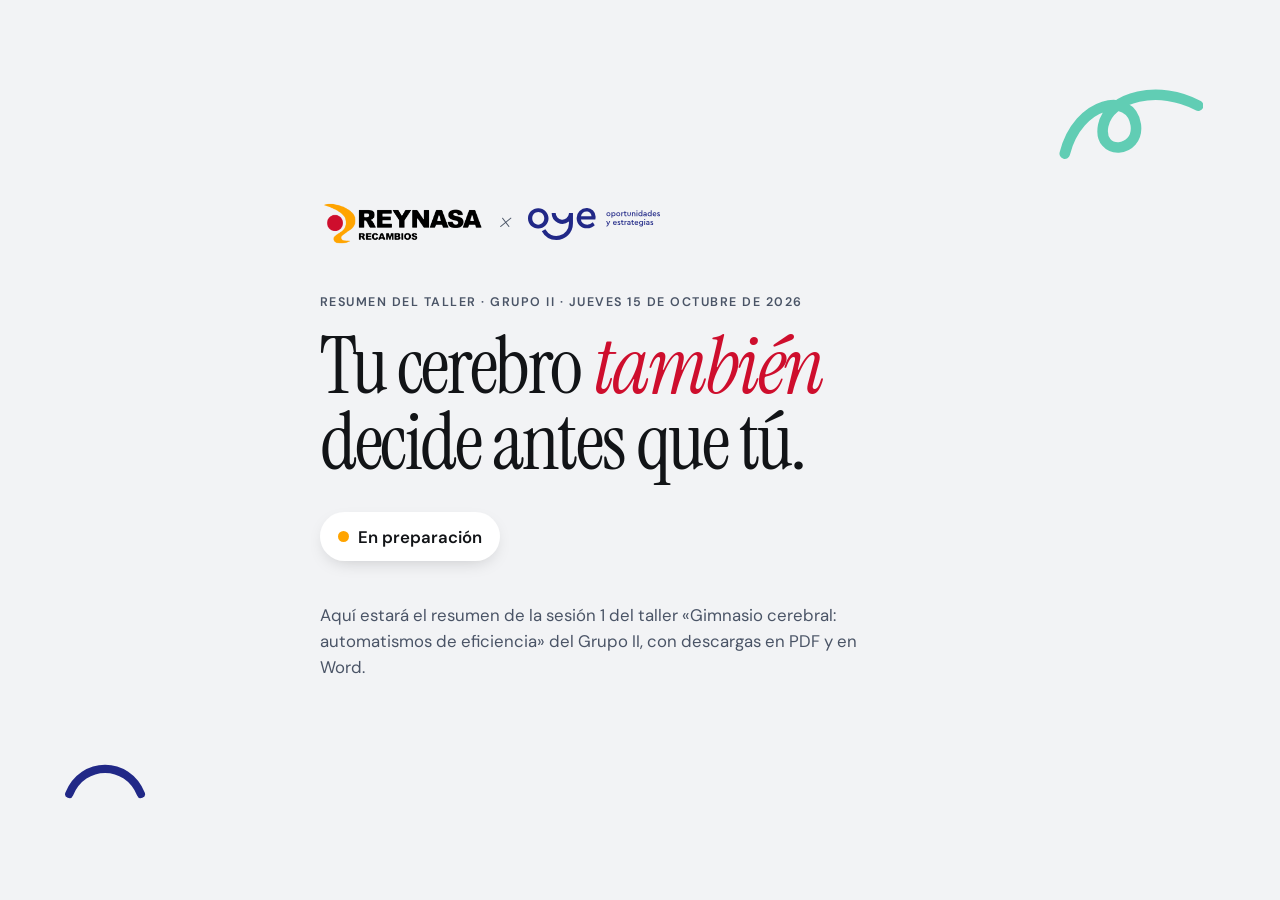
==== index.html @ 8aa65f1f "Página provisional del resumen del Grupo II Co-Authored-By: Claude Opus 5.5 <noreply@anthropic.com>" ====
<!doctype html>
<html lang="es">
<head>
<meta charset="utf-8">
<meta name="viewport" content="width=device-width, initial-scale=1, viewport-fit=cover">
<title>Resumen del taller · Grupo II · Reynasa × Oye</title>
<meta name="robots" content="noindex, nofollow">
<meta name="description" content="Resumen del taller de automatismos de eficiencia del Grupo II. En preparación.">
<link rel="preconnect" href="https://fonts.googleapis.com">
<link rel="preconnect" href="https://fonts.gstatic.com" crossorigin>
<link rel="stylesheet" href="https://fonts.googleapis.com/css2?family=DM+Sans:wght@400;600&family=Instrument+Serif:ital@0;1&display=swap">
<style>
  :root { --papel: #F2F3F5; --tinta: #121417; --suave: #4A5466; --rojo: #CE0E2D; --naranja: #FFA400; --marino: #212887; --menta: #61CDB4; }
  * { box-sizing: border-box; }
  body { margin: 0; min-height: 100svh; background: var(--papel); color: var(--tinta); font: 400 1.05rem/1.55 "DM Sans", system-ui, sans-serif; display: grid; place-items: center; padding: 2rem 1.25rem; }
  main { max-width: 40rem; width: 100%; }
  .marcas { display: flex; align-items: center; gap: 1rem; margin-bottom: 3rem; }
  .marcas img { height: 2.6rem; width: auto; }
  .marcas .oye { height: 2rem; }
  .marcas span { font: italic 400 1.6rem/1 "Instrument Serif", serif; color: var(--suave); }
  p.k { font-weight: 600; font-size: .78rem; letter-spacing: .12em; text-transform: uppercase; color: var(--suave); margin: 0 0 1rem; }
  h1 { font: 400 clamp(2.8rem, 9vw, 5rem)/.95 "Instrument Serif", serif; letter-spacing: -.03em; margin: 0; }
  h1 em { color: var(--rojo); }
  .estado { display: inline-flex; align-items: center; gap: .6rem; margin-top: 2rem; padding: .7rem 1.1rem; border-radius: 999px; background: #fff; box-shadow: 0 6px 18px -8px rgba(18,20,23,.25); font-weight: 600; }
  .estado i { width: .7rem; height: .7rem; border-radius: 50%; background: var(--naranja); animation: latido 1.6s ease-in-out infinite; }
  @keyframes latido { 50% { opacity: .35; } }
  @media (prefers-reduced-motion: reduce) { .estado i { animation: none; } }
  p.nota { color: var(--suave); margin-top: 1.5rem; max-width: 34rem; }
  svg { position: fixed; pointer-events: none; }
</style>
</head>
<body>
<svg style="right:6vw;top:8vh;width:min(22vw,9rem)" viewBox="0 0 300 200" aria-hidden="true"><path d="M12 170 C 40 60, 150 40, 160 110 C 168 170, 80 175, 92 112 C 104 50, 210 26, 290 70" fill="none" stroke="#61CDB4" stroke-width="22" stroke-linecap="round"/></svg>
<svg style="left:5vw;bottom:8vh;width:min(18vw,7rem)" viewBox="0 0 300 200" aria-hidden="true"><path d="M14 110 C 50 20, 170 20, 206 110" fill="none" stroke="#212887" stroke-width="22" stroke-linecap="round"/></svg>
<main>
  <div class="marcas"><img src="assets/logo-reynasa-color.png" alt="Reynasa Recambios"><span aria-hidden="true">×</span><img class="oye" src="assets/logo-oye.svg" alt="Oye, oportunidades y estrategias"></div>
  <p class="k">Resumen del taller · Grupo II · Jueves 15 de octubre de 2026</p>
  <h1>Tu cerebro <em>también</em> decide antes que tú.</h1>
  <p class="estado"><i aria-hidden="true"></i>En preparación</p>
  <p class="nota">Aquí estará el resumen de la sesión 1 del taller «Gimnasio cerebral: automatismos de eficiencia» del Grupo II, con descargas en PDF y en Word.</p>
</main>
</body>
</html>
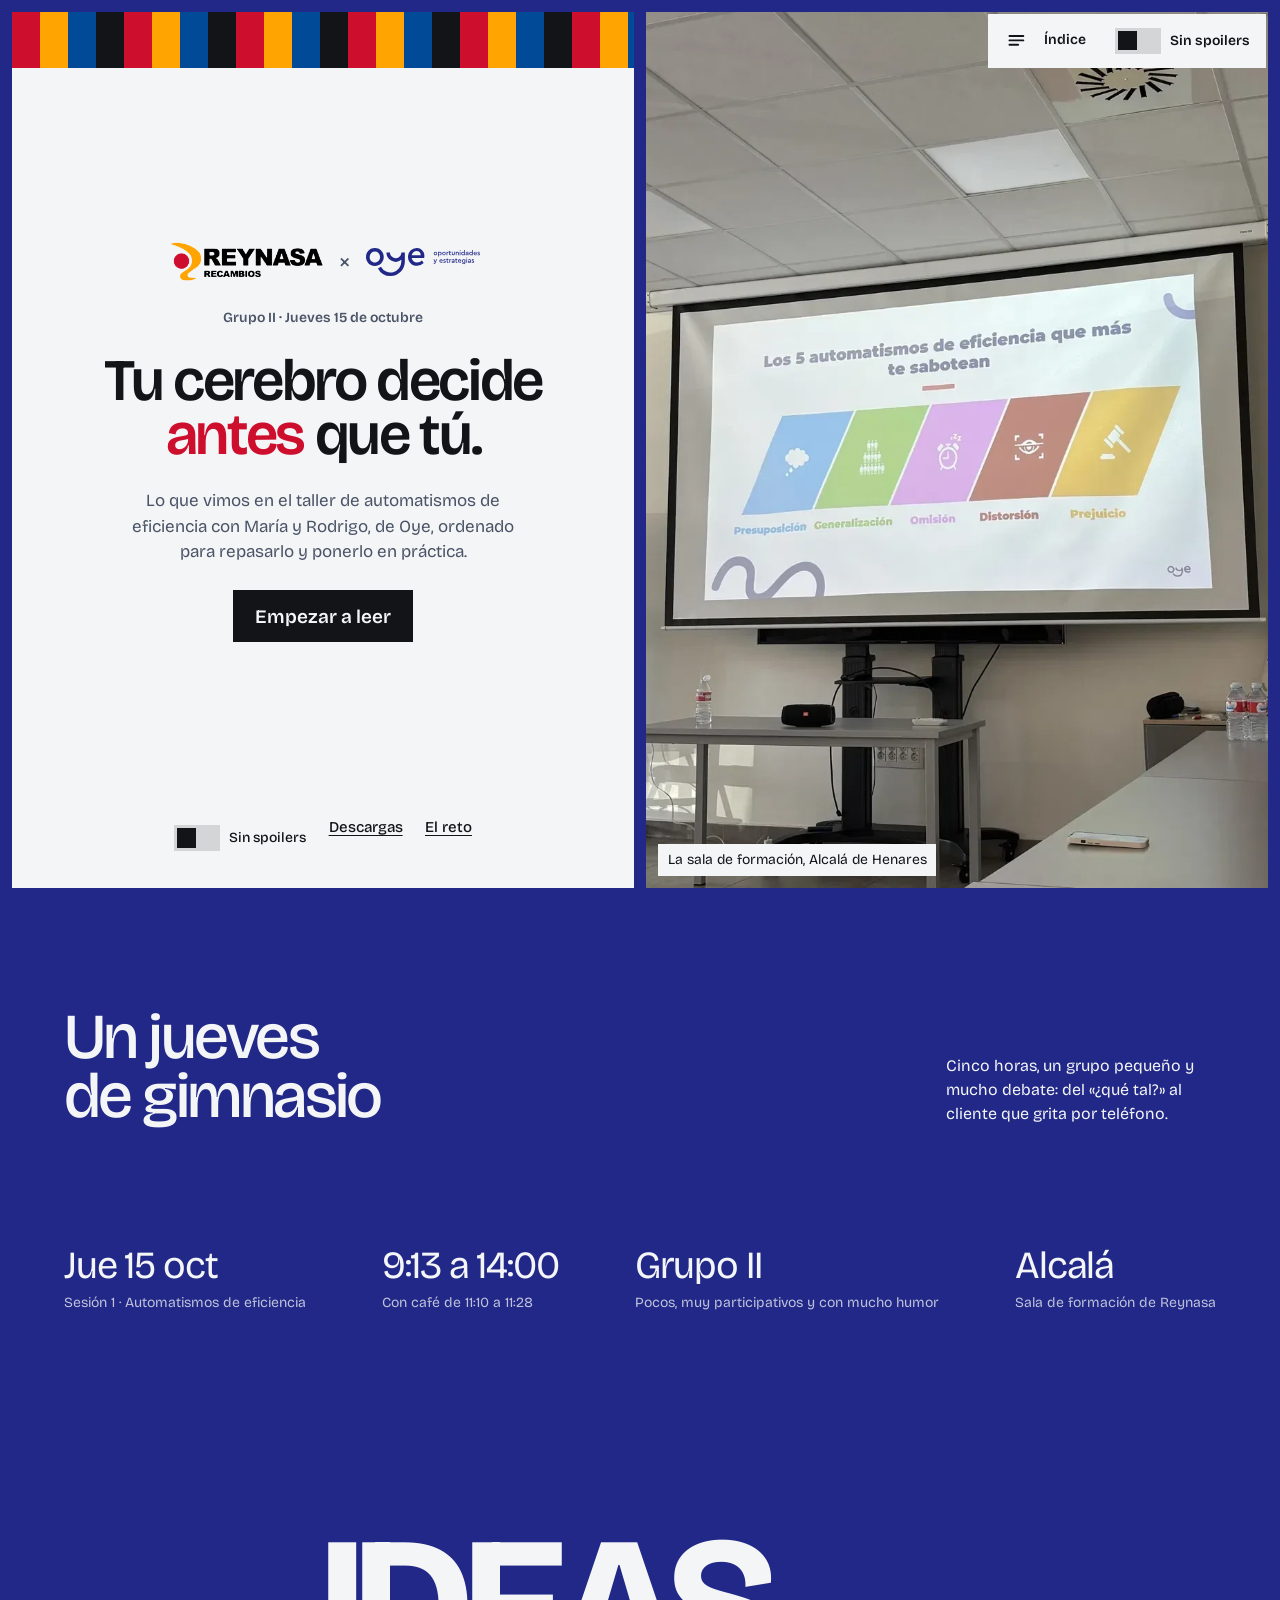
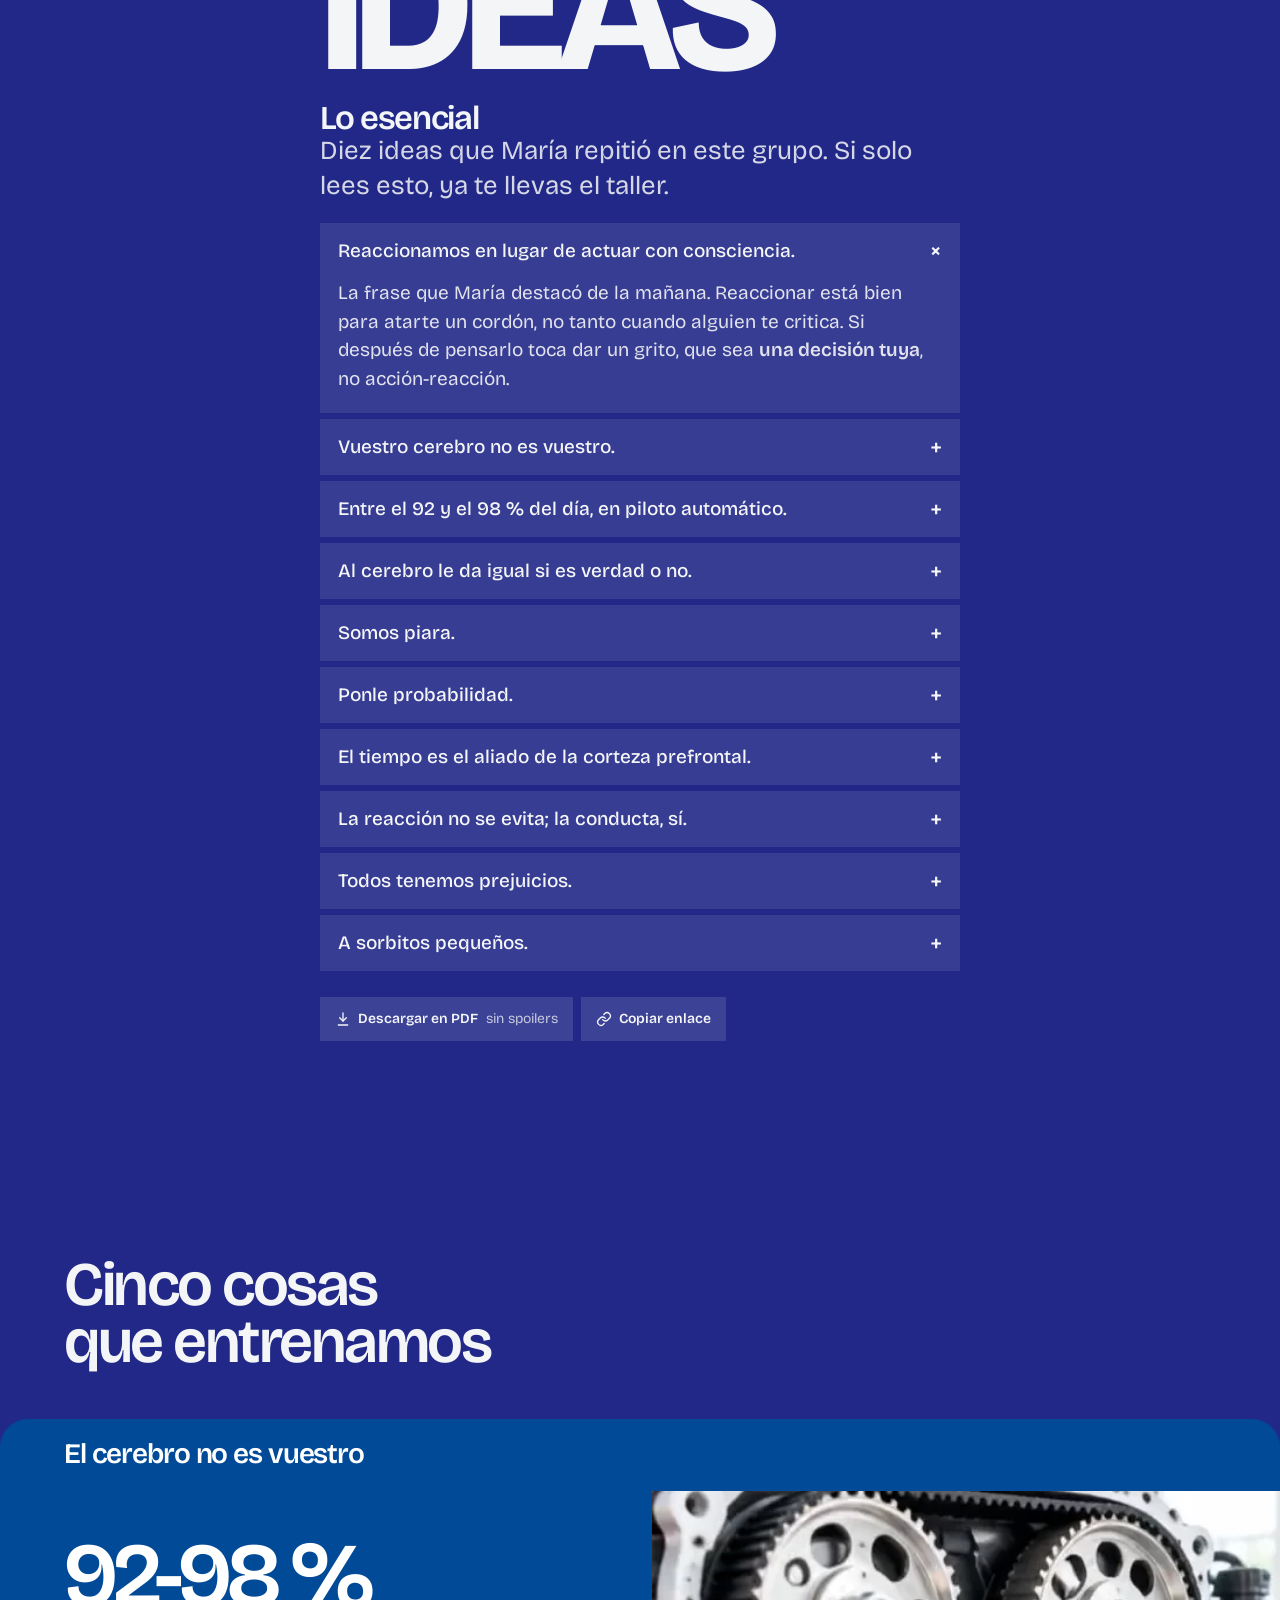
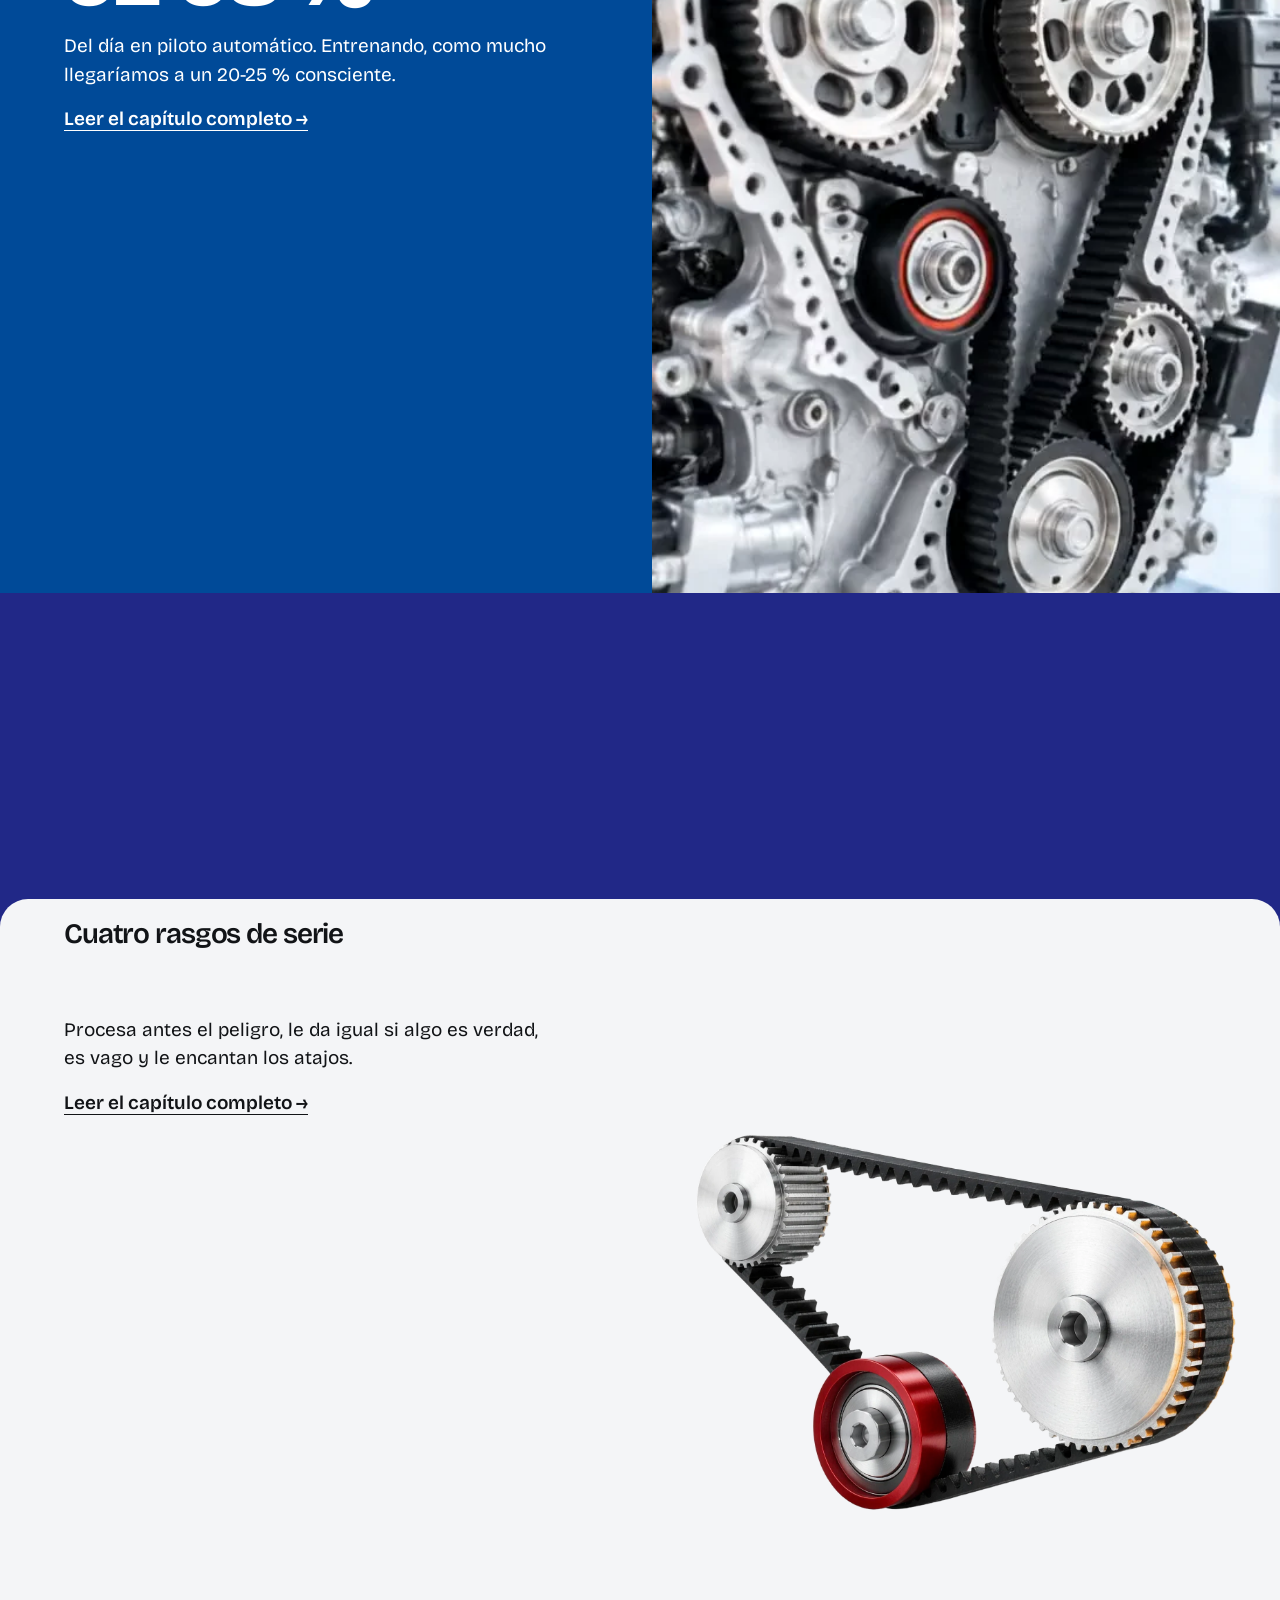
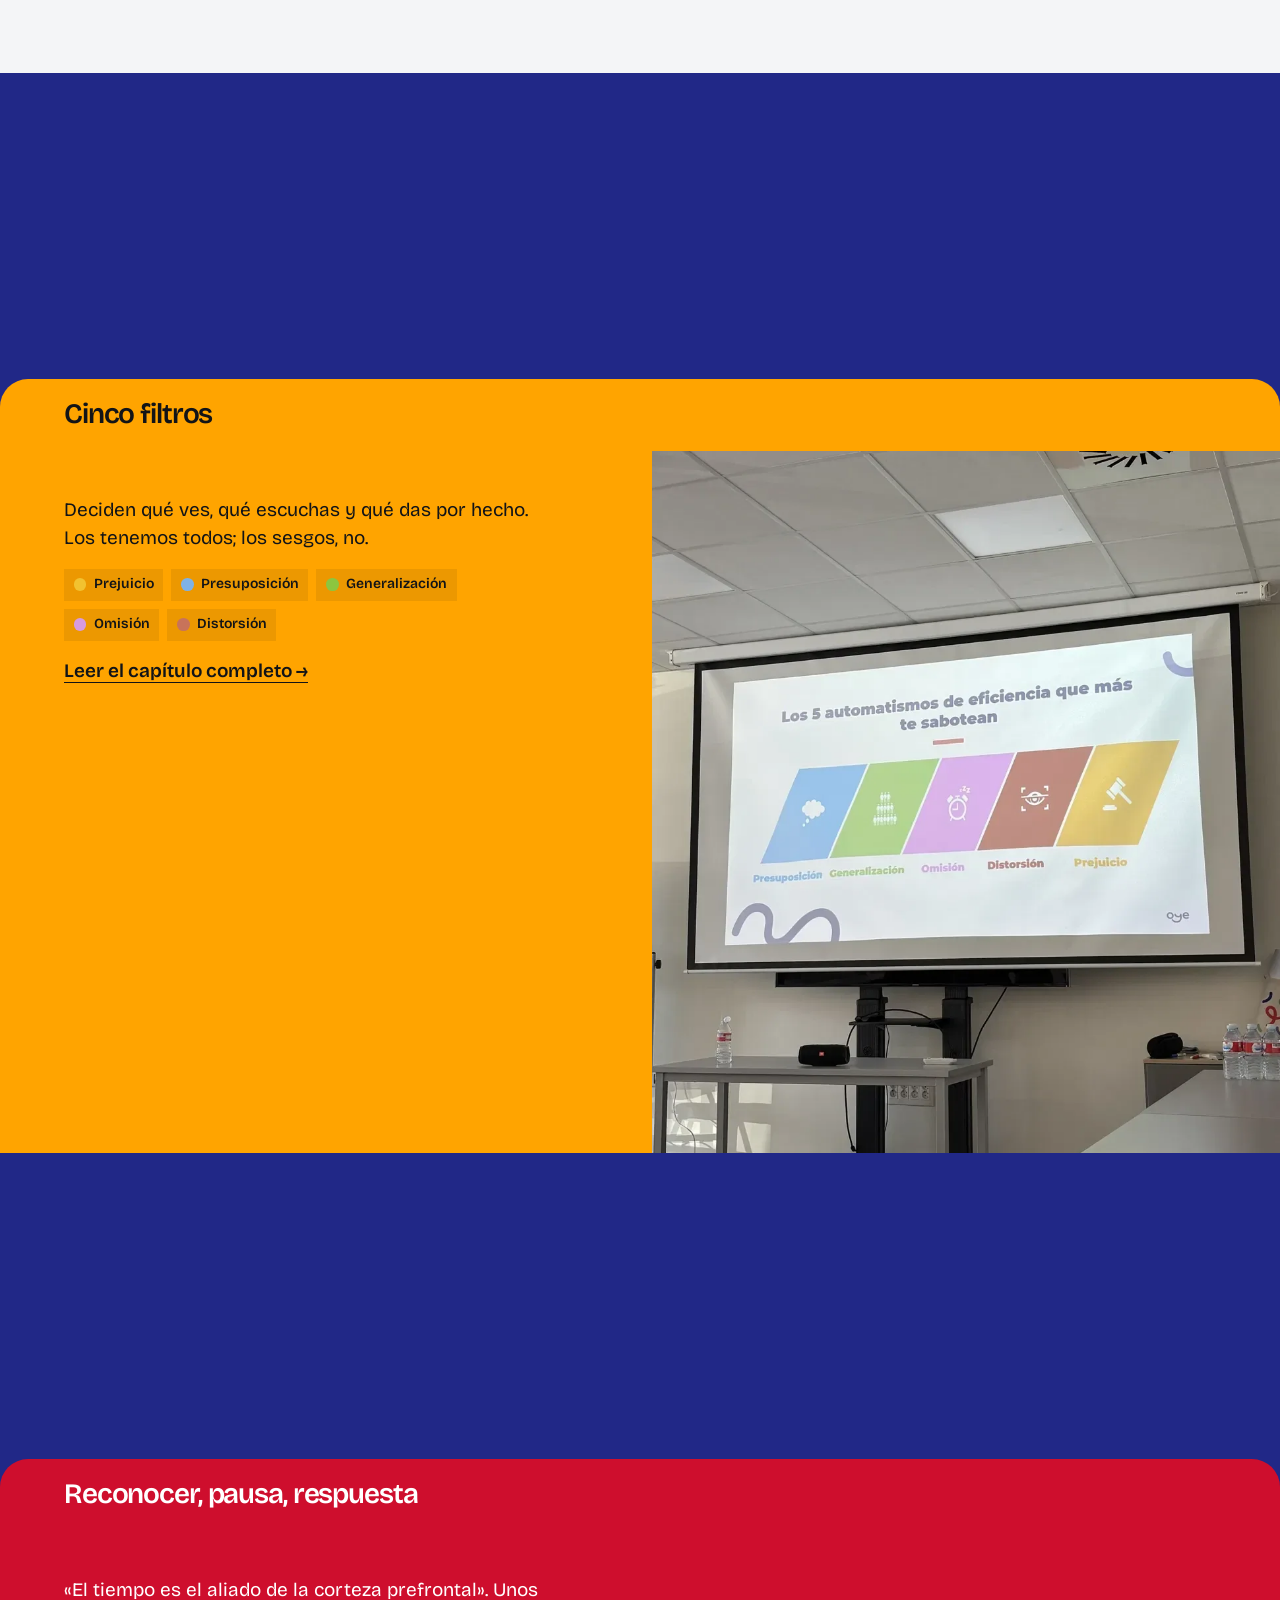
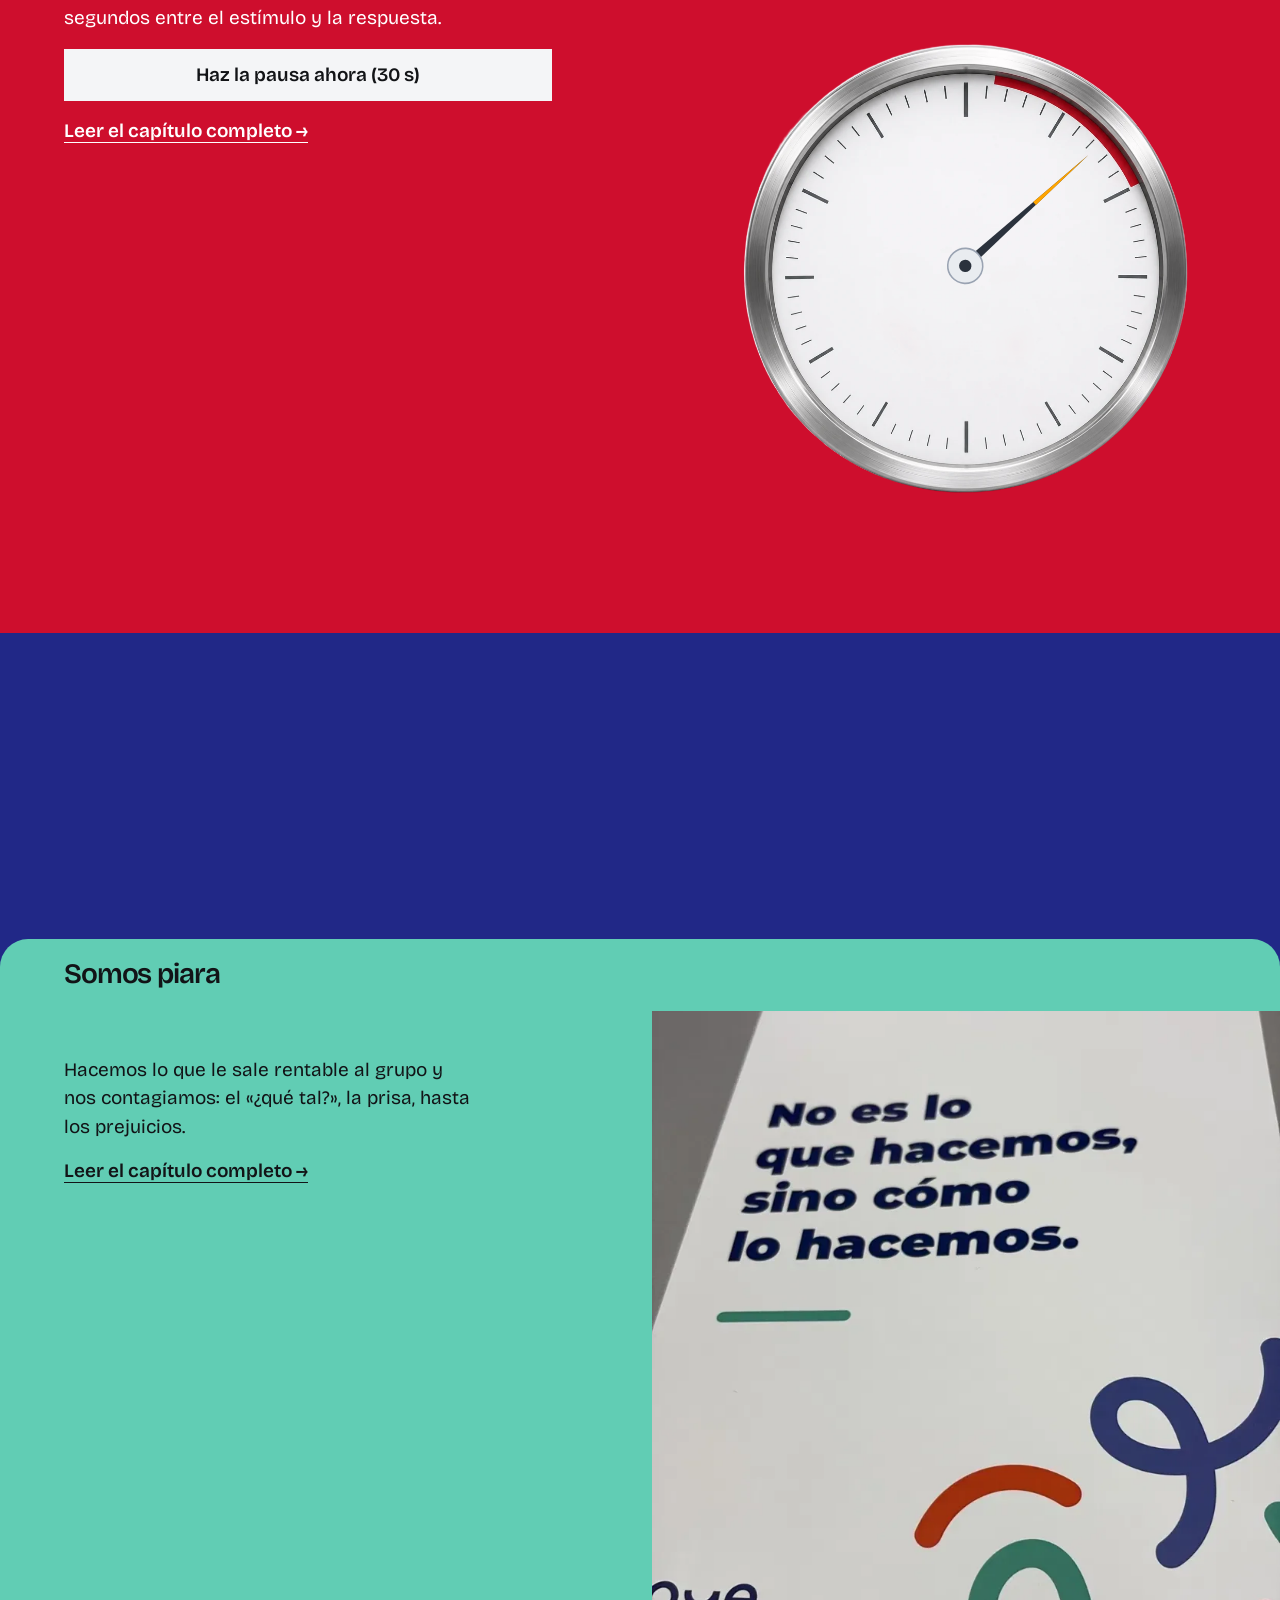
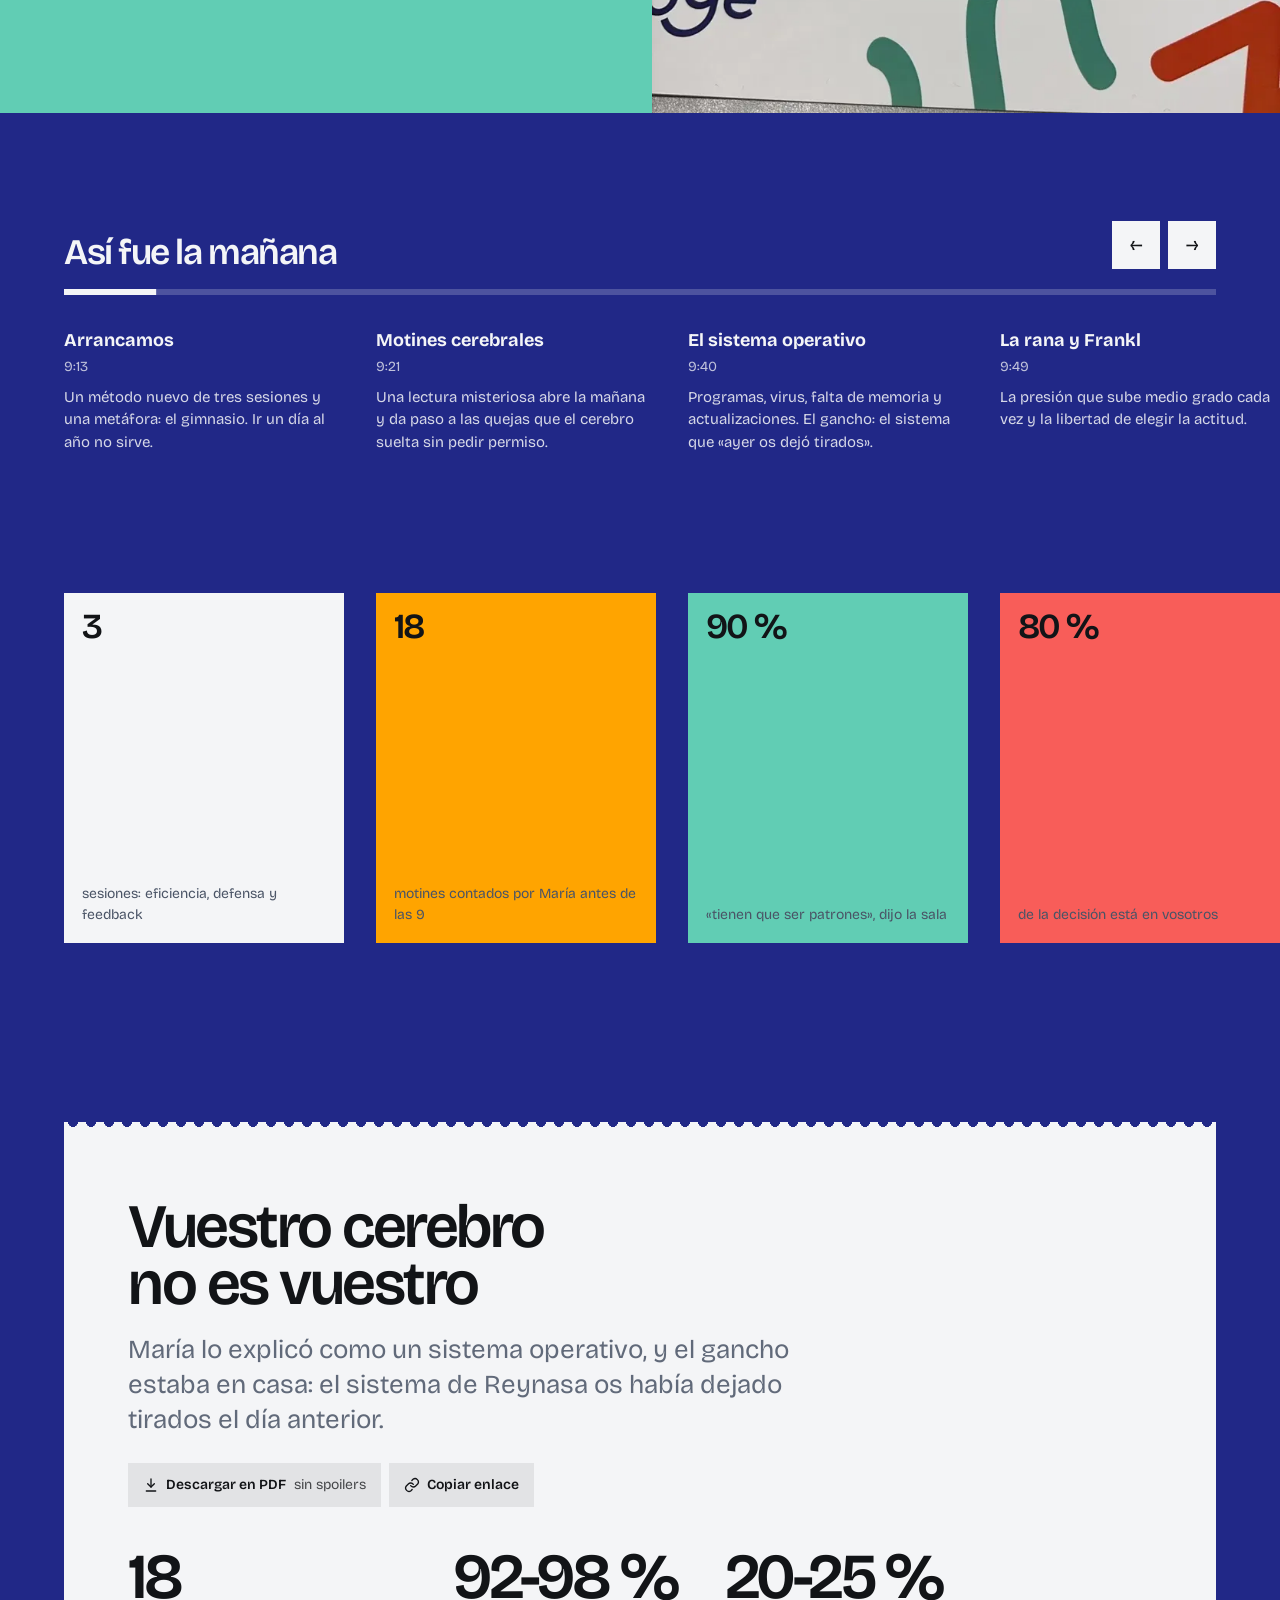
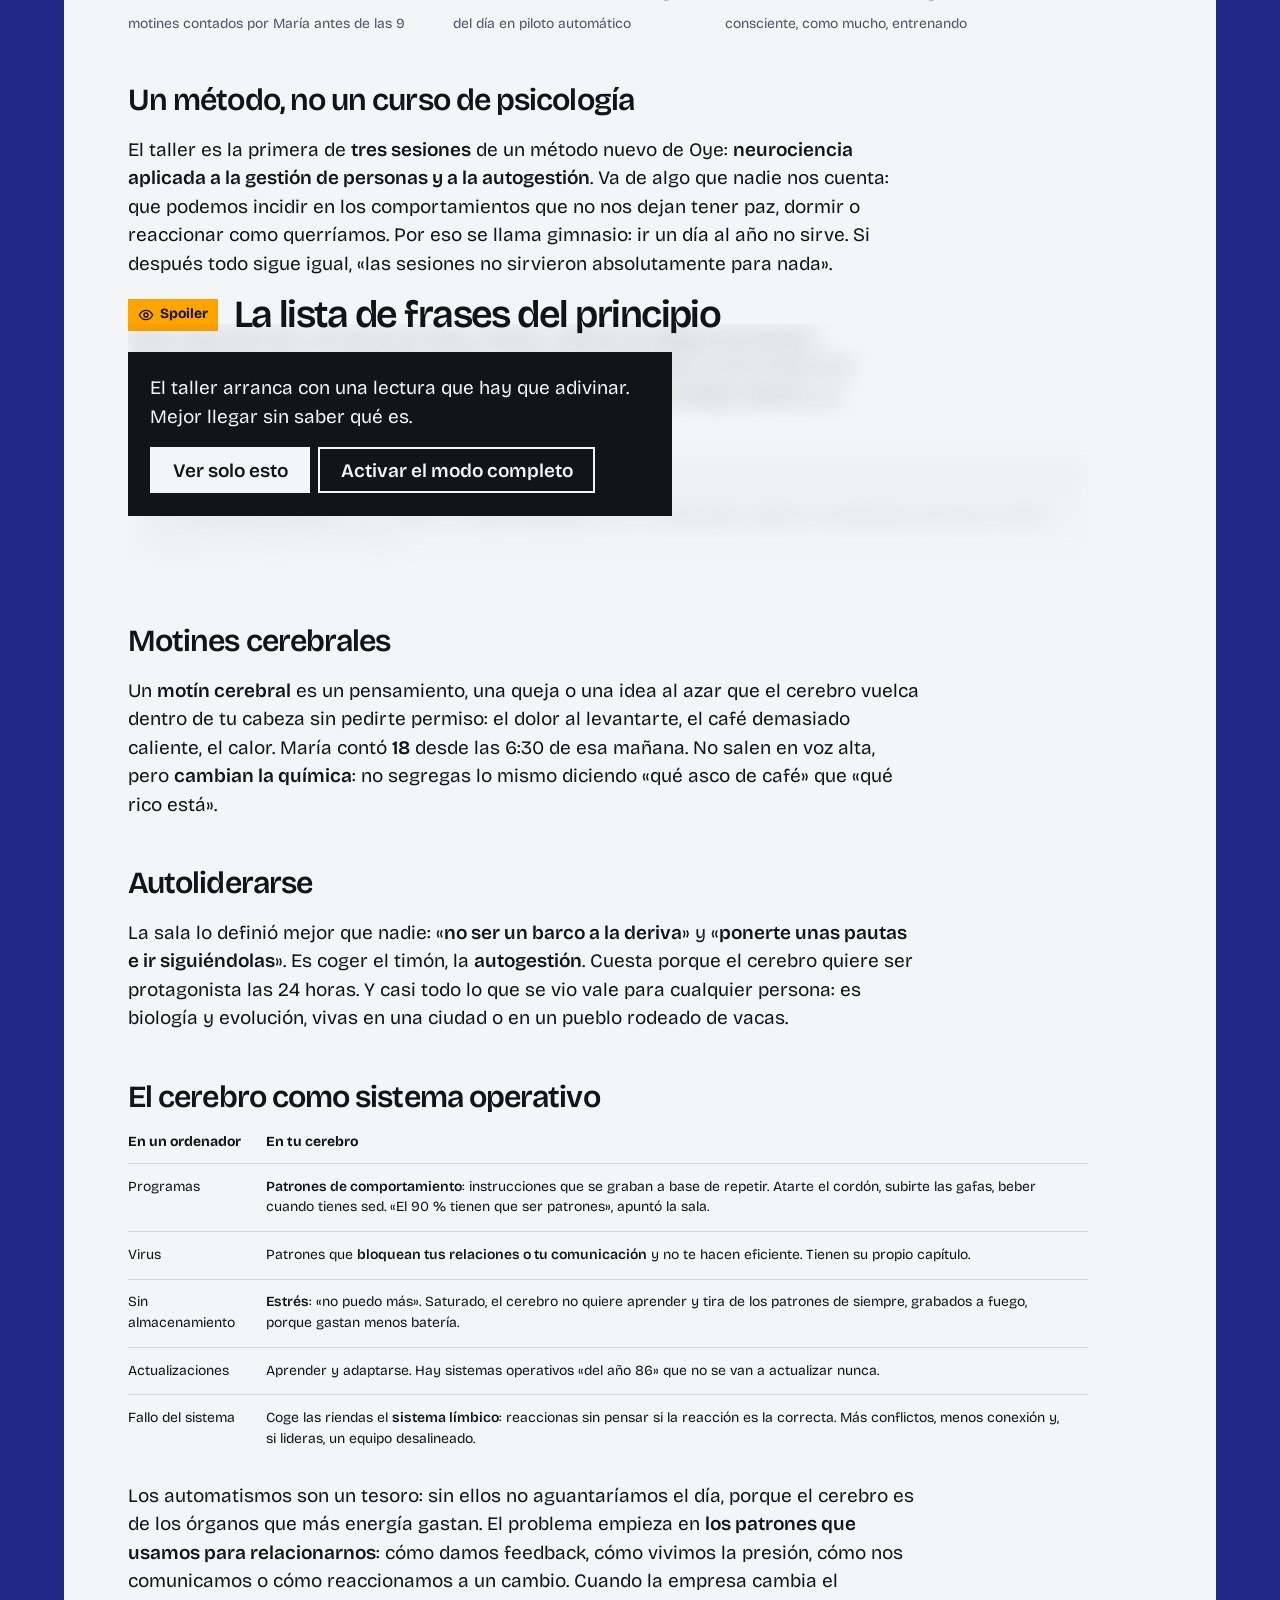
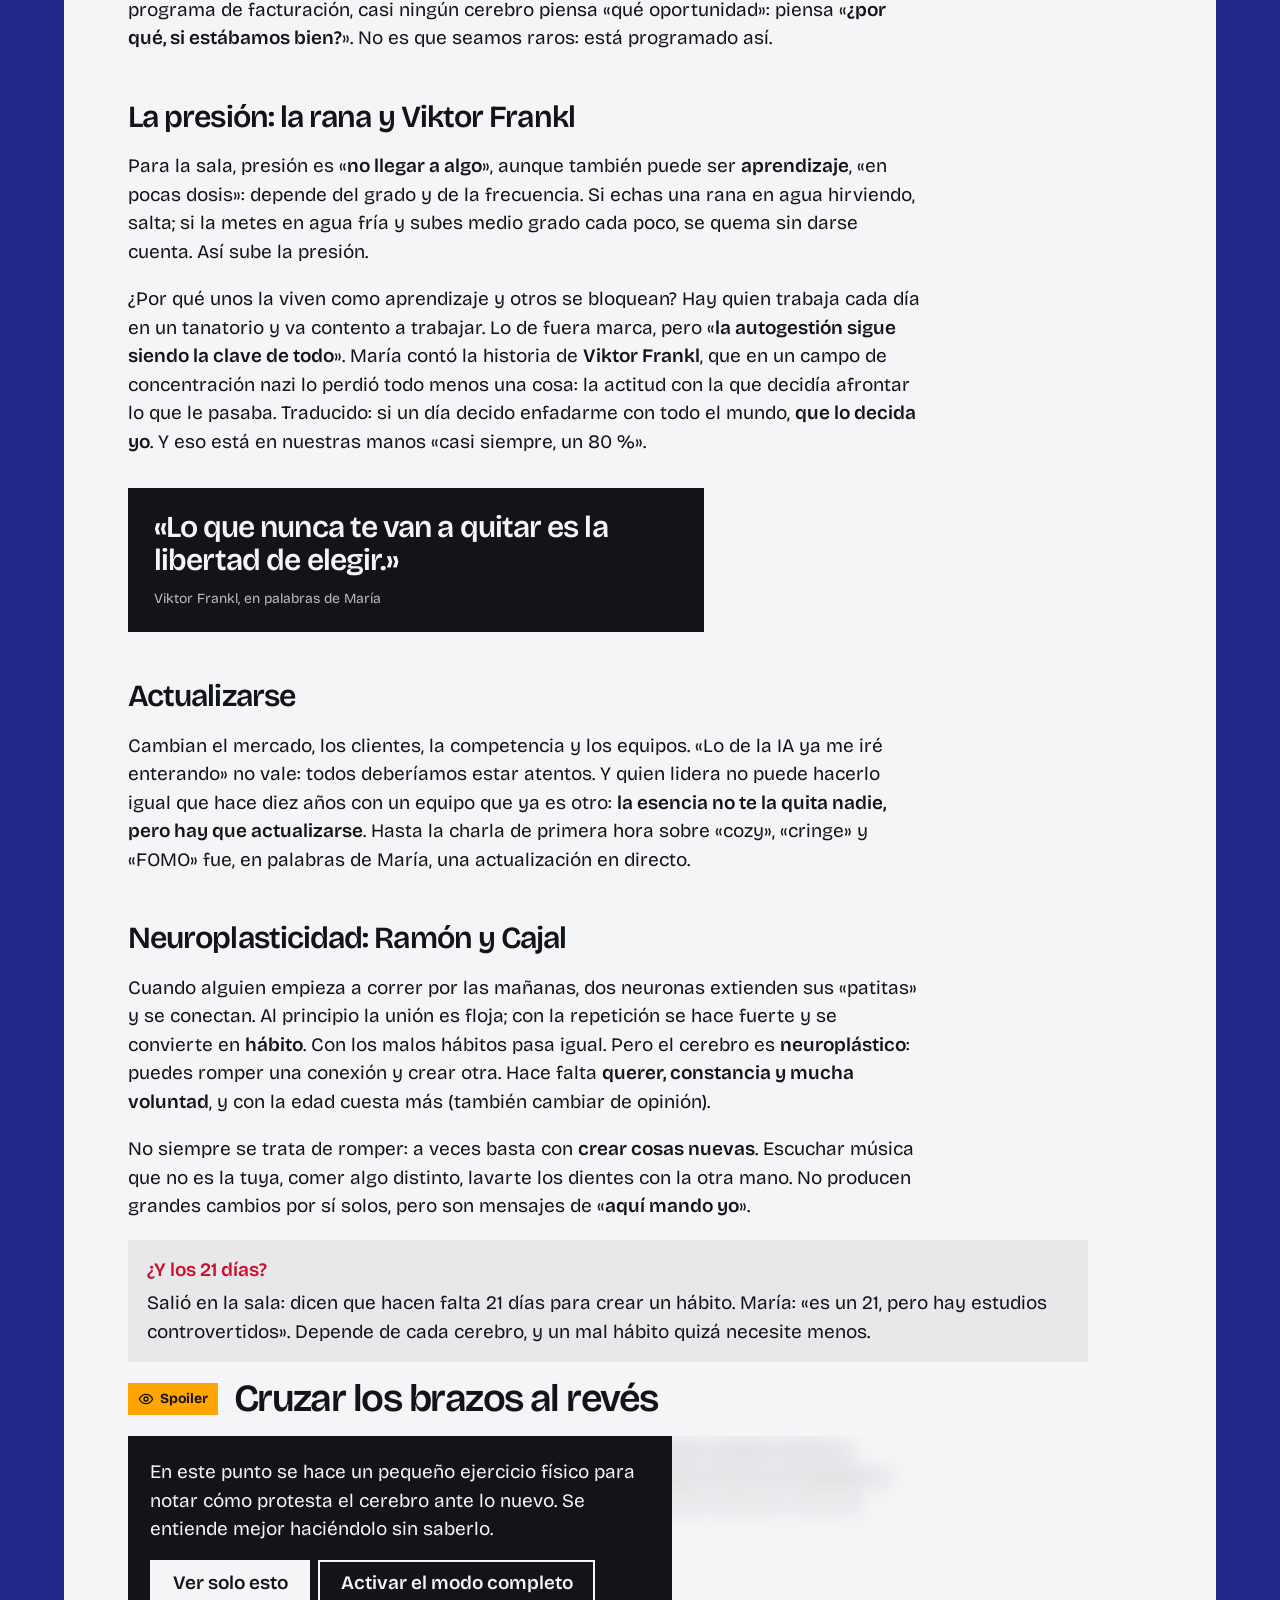
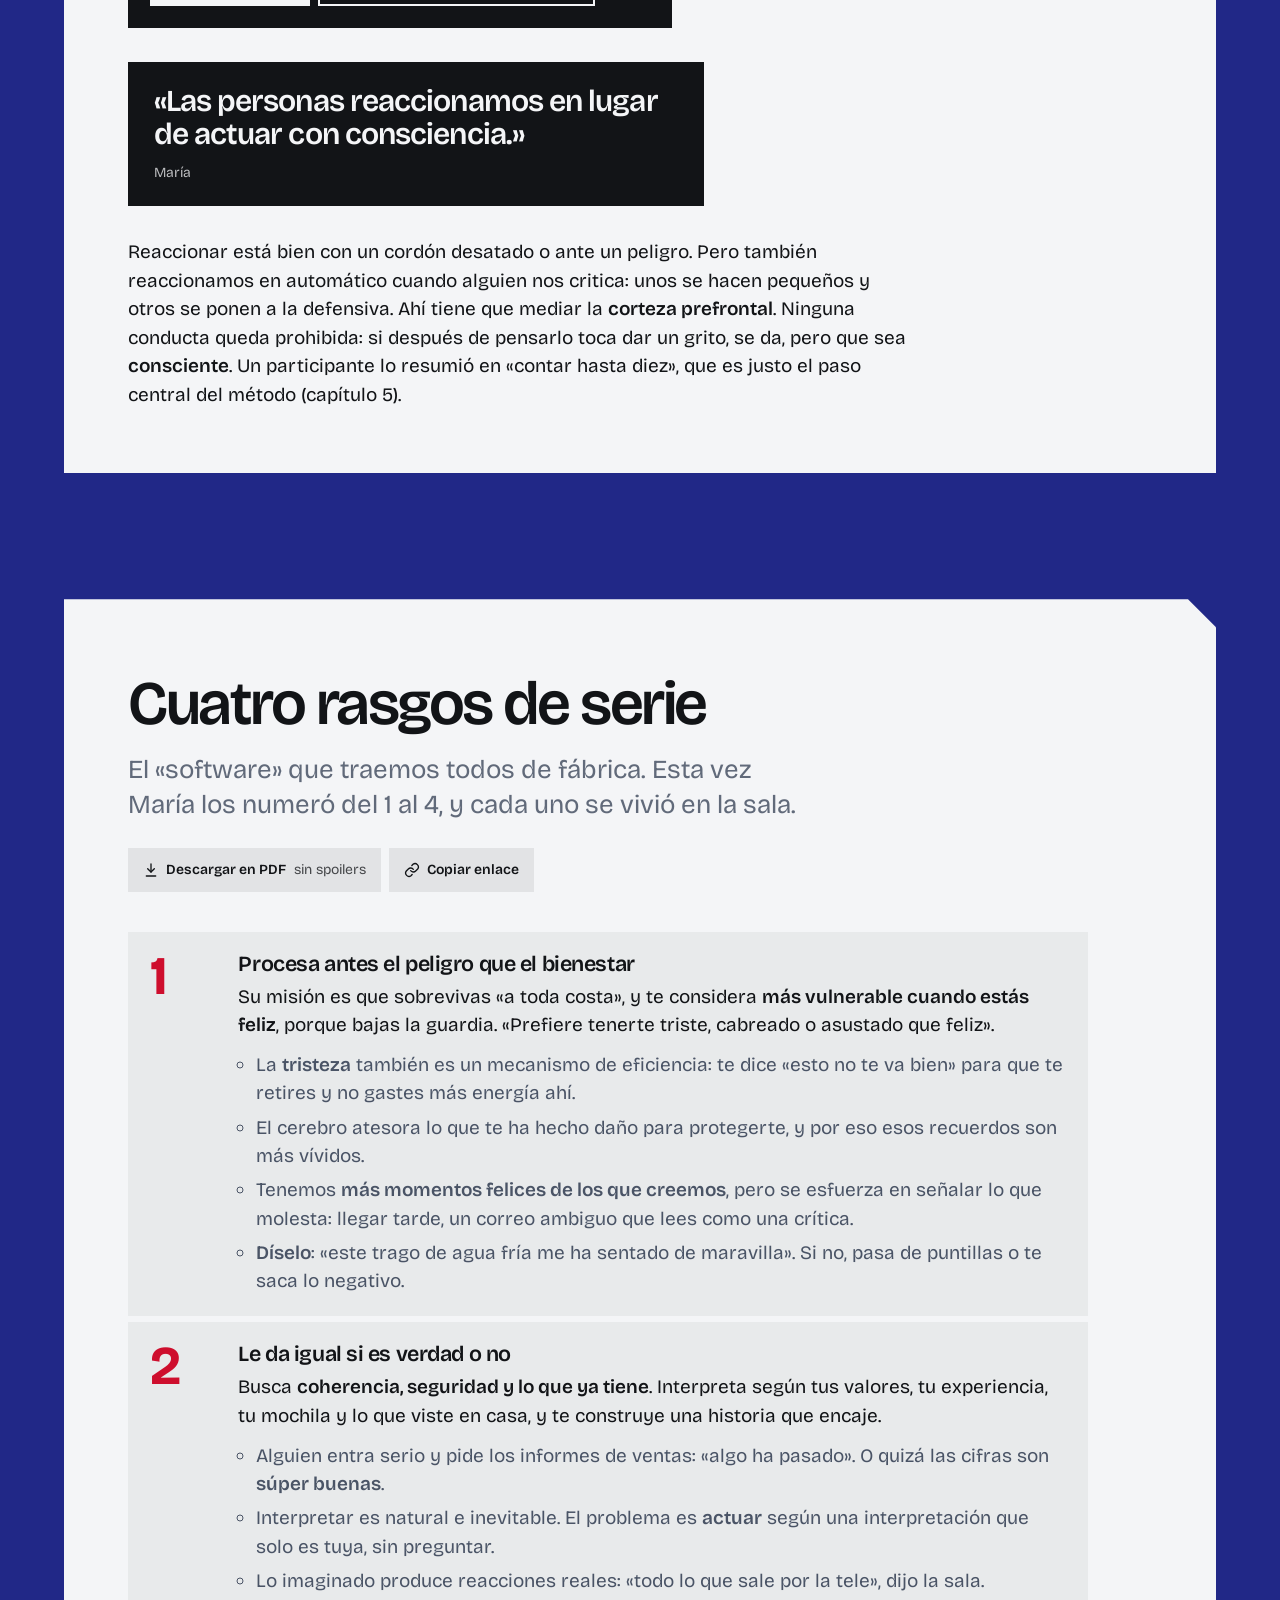
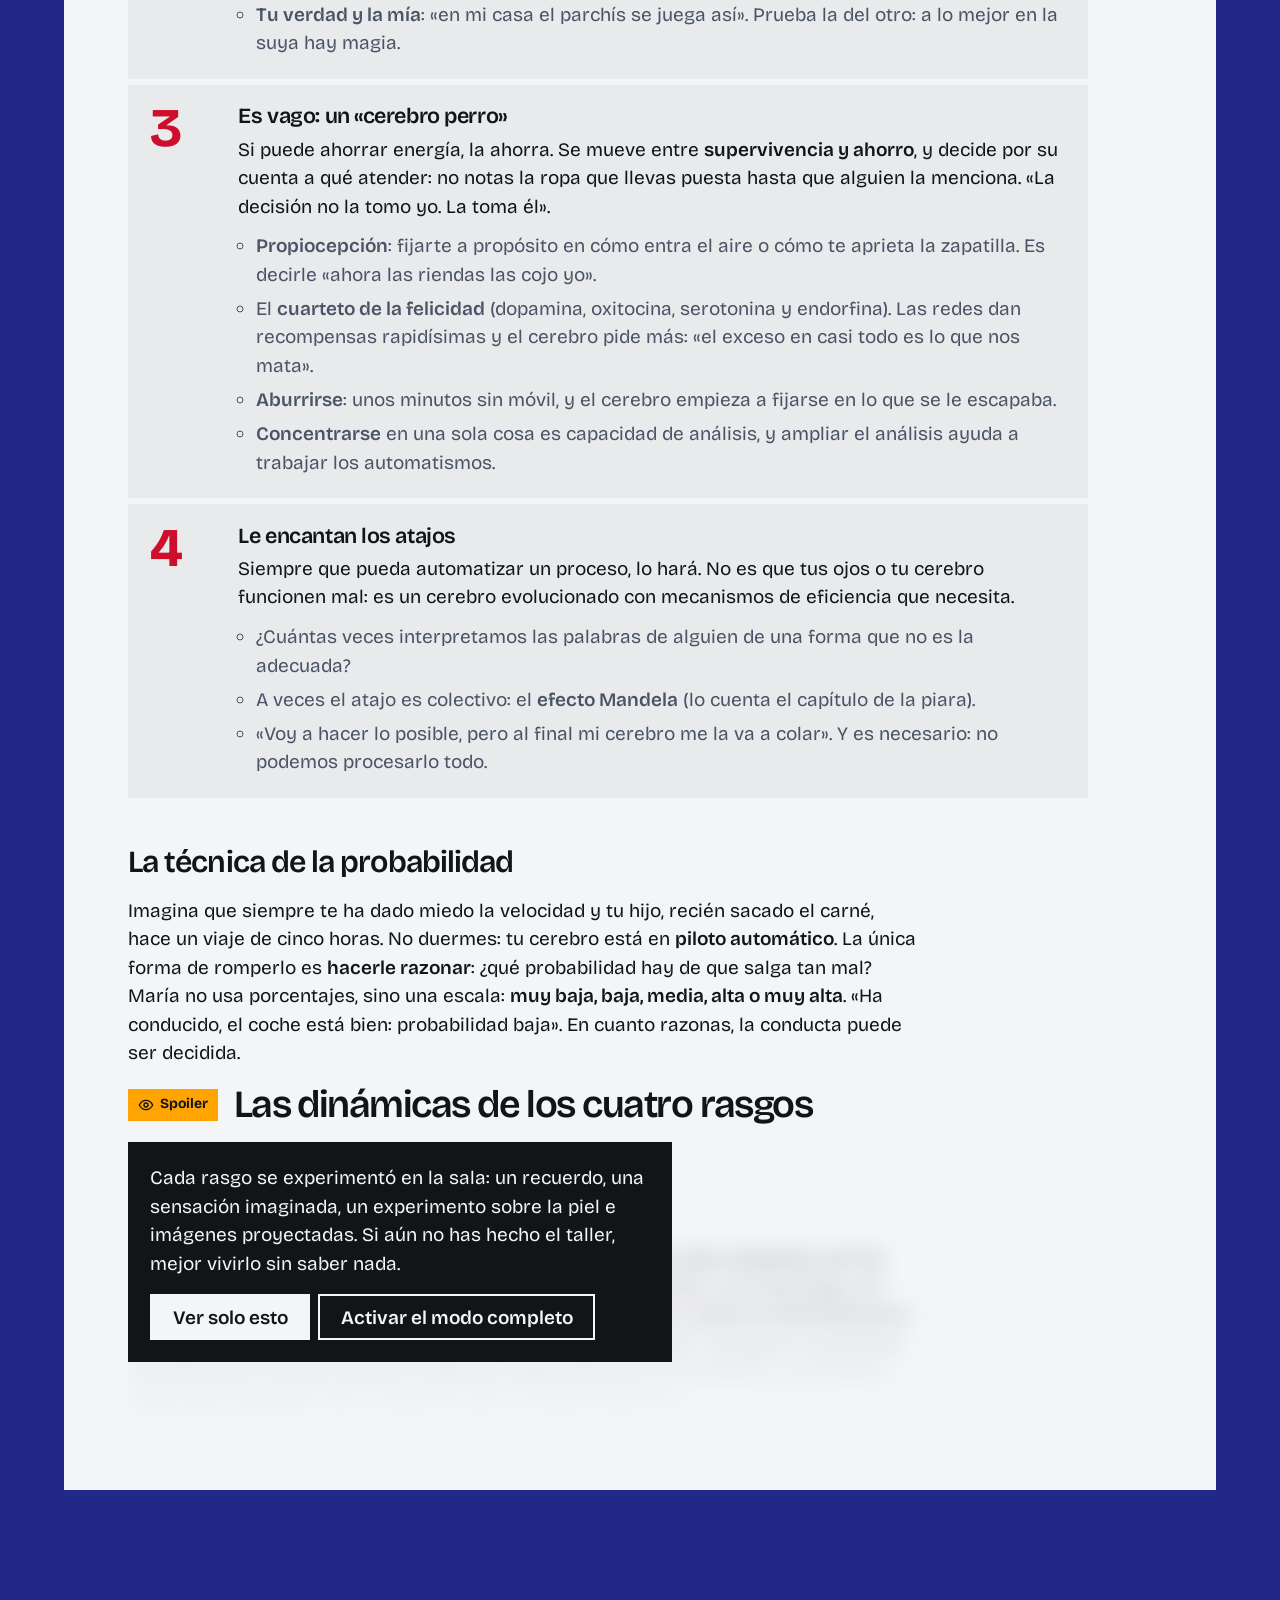
==== commit 09e93f1f: "Resumen del taller de automatismos · Grupo II (15/10/2026) Contenido real de la sesión del Grupo II " ====
--- a/index.html
+++ b/index.html
@@ -1,43 +1,327 @@
 <!doctype html>
-<html lang="es">
+<html lang="es" data-modo="seguro" data-base="https://rubeniarey.github.io/reynasa-taller-grupo-2/">
 <head>
 <meta charset="utf-8">
 <meta name="viewport" content="width=device-width, initial-scale=1, viewport-fit=cover">
-<title>Resumen del taller · Grupo II · Reynasa × Oye</title>
+<title>Tu cerebro decide antes que tú · Taller Reynasa × Oye · Grupo II</title>
+<meta name="description" content="Resumen del taller de automatismos de eficiencia de Oye en Reynasa · Grupo II, 15 de octubre de 2026.">
 <meta name="robots" content="noindex, nofollow">
-<meta name="description" content="Resumen del taller de automatismos de eficiencia del Grupo II. En preparación.">
+<meta name="theme-color" content="#212887">
+<meta property="og:title" content="Tu cerebro decide antes que tú · Grupo II">
+<meta property="og:description" content="Resumen del taller de automatismos de eficiencia. Reynasa × Oye · Grupo II, 15 de octubre de 2026.">
+<meta property="og:image" content="https://rubeniarey.github.io/reynasa-taller-grupo-2/assets/og.jpg">
+<meta name="twitter:card" content="summary_large_image">
+<link rel="icon" href="data:image/svg+xml,%3Csvg xmlns='http://www.w3.org/2000/svg' viewBox='0 0 32 32'%3E%3Crect width='32' height='32' fill='%23212887'/%3E%3Crect x='4' y='4' width='6' height='24' fill='%23CE0E2D'/%3E%3Crect x='13' y='4' width='6' height='24' fill='%23FFA400'/%3E%3Crect x='22' y='4' width='6' height='24' fill='%23F4F5F7'/%3E%3C/svg%3E">
 <link rel="preconnect" href="https://fonts.googleapis.com">
 <link rel="preconnect" href="https://fonts.gstatic.com" crossorigin>
-<link rel="stylesheet" href="https://fonts.googleapis.com/css2?family=DM+Sans:wght@400;600&family=Instrument+Serif:ital@0;1&display=swap">
-<style>
-  :root { --papel: #F2F3F5; --tinta: #121417; --suave: #4A5466; --rojo: #CE0E2D; --naranja: #FFA400; --marino: #212887; --menta: #61CDB4; }
-  * { box-sizing: border-box; }
-  body { margin: 0; min-height: 100svh; background: var(--papel); color: var(--tinta); font: 400 1.05rem/1.55 "DM Sans", system-ui, sans-serif; display: grid; place-items: center; padding: 2rem 1.25rem; }
-  main { max-width: 40rem; width: 100%; }
-  .marcas { display: flex; align-items: center; gap: 1rem; margin-bottom: 3rem; }
-  .marcas img { height: 2.6rem; width: auto; }
-  .marcas .oye { height: 2rem; }
-  .marcas span { font: italic 400 1.6rem/1 "Instrument Serif", serif; color: var(--suave); }
-  p.k { font-weight: 600; font-size: .78rem; letter-spacing: .12em; text-transform: uppercase; color: var(--suave); margin: 0 0 1rem; }
-  h1 { font: 400 clamp(2.8rem, 9vw, 5rem)/.95 "Instrument Serif", serif; letter-spacing: -.03em; margin: 0; }
-  h1 em { color: var(--rojo); }
-  .estado { display: inline-flex; align-items: center; gap: .6rem; margin-top: 2rem; padding: .7rem 1.1rem; border-radius: 999px; background: #fff; box-shadow: 0 6px 18px -8px rgba(18,20,23,.25); font-weight: 600; }
-  .estado i { width: .7rem; height: .7rem; border-radius: 50%; background: var(--naranja); animation: latido 1.6s ease-in-out infinite; }
-  @keyframes latido { 50% { opacity: .35; } }
-  @media (prefers-reduced-motion: reduce) { .estado i { animation: none; } }
-  p.nota { color: var(--suave); margin-top: 1.5rem; max-width: 34rem; }
-  svg { position: fixed; pointer-events: none; }
-</style>
+<link rel="stylesheet" href="https://fonts.googleapis.com/css2?family=Bricolage+Grotesque:opsz,wght@12..96,400..700&display=swap">
+<link rel="stylesheet" href="estilos.css">
 </head>
 <body>
-<svg style="right:6vw;top:8vh;width:min(22vw,9rem)" viewBox="0 0 300 200" aria-hidden="true"><path d="M12 170 C 40 60, 150 40, 160 110 C 168 170, 80 175, 92 112 C 104 50, 210 26, 290 70" fill="none" stroke="#61CDB4" stroke-width="22" stroke-linecap="round"/></svg>
-<svg style="left:5vw;bottom:8vh;width:min(18vw,7rem)" viewBox="0 0 300 200" aria-hidden="true"><path d="M14 110 C 50 20, 170 20, 206 110" fill="none" stroke="#212887" stroke-width="22" stroke-linecap="round"/></svg>
+<a class="saltar" href="#dia">Saltar al contenido</a>
+<div class="enfoque" aria-hidden="true"></div>
+<nav class="folio" aria-label="Navegación del resumen">
+  <button type="button" class="folio__indice" data-abre-indice aria-label="Abrir el índice"><svg class="folio__menu" viewBox="0 0 24 24" aria-hidden="true"><path d="M4 7h16M4 12h16M4 17h10" stroke="currentColor" stroke-width="2.2" stroke-linecap="round" fill="none"/></svg><span class="folio__num"></span><span class="folio__tit">Índice</span></button>
+  <span class="folio__barra" aria-hidden="true"><i></i></span>
+  <button type="button" class="modo" role="switch" aria-checked="false" data-off="Sin spoilers" data-on="Completo"><span class="modo__pista"><span class="modo__bola"></span></span><span class="modo__txt">Sin spoilers</span></button>
+</nav>
+<div class="indice" inert>
+  <div class="indice__panel" role="dialog" aria-modal="true" aria-label="Índice">
+    <div class="franja franja--fina" aria-hidden="true"><i></i><i></i><i></i><i></i><i></i><i></i><i></i><i></i><i></i><i></i><i></i><i></i><i></i><i></i><i></i><i></i><i></i><i></i><i></i><i></i><i></i><i></i><i></i><i></i></div>
+    <div class="indice__cab"><img src="assets/logo-reynasa-color.png" width="2238" height="576" alt="Reynasa Recambios"><button type="button" class="indice__cerrar">Cerrar</button></div>
+    <ol><li><span>01</span><a href="#ideas">Lo esencial</a></li><li><span>02</span><a href="#cerebro">Cómo funciona</a></li><li><span>03</span><a href="#caracteristicas">Cuatro rasgos</a></li><li><span>04</span><a href="#filtros">Los 5 filtros</a></li><li><span>05</span><a href="#presion">Bajo presión</a></li><li><span>06</span><a href="#sesgos">La piara</a></li><li><span>07</span><a href="#habitos">Virus</a></li><li><span>08</span><a href="#comunicacion">Comunicación</a></li><li><span>09</span><a href="#reynasa">En Reynasa</a></li><li><span>10</span><a href="#reto">El reto</a></li><li><span>11</span><a href="#oye">Para Oye</a></li><li><span></span><a href="#descargas">Descargas</a></li></ol>
+    <div class="indice__pie"><button type="button" class="modo" role="switch" aria-checked="false" data-off="Sin spoilers" data-on="Completo"><span class="modo__pista"><span class="modo__bola"></span></span><span class="modo__txt">Sin spoilers</span></button><p>María pidió no contar las dinámicas a quien aún no haya hecho el taller (el Grupo III lo hace el 23 de octubre). Por eso este resumen tiene dos modos: sin spoilers y completo.</p></div>
+  </div>
+</div>
 <main>
-  <div class="marcas"><img src="assets/logo-reynasa-color.png" alt="Reynasa Recambios"><span aria-hidden="true">×</span><img class="oye" src="assets/logo-oye.svg" alt="Oye, oportunidades y estrategias"></div>
-  <p class="k">Resumen del taller · Grupo II · Jueves 15 de octubre de 2026</p>
-  <h1>Tu cerebro <em>también</em> decide antes que tú.</h1>
-  <p class="estado"><i aria-hidden="true"></i>En preparación</p>
-  <p class="nota">Aquí estará el resumen de la sesión 1 del taller «Gimnasio cerebral: automatismos de eficiencia» del Grupo II, con descargas en PDF y en Word.</p>
+<header class="portada" id="portada">
+  <div class="portada__tarjeta papel">
+    <div class="franja " aria-hidden="true"><i></i><i></i><i></i><i></i><i></i><i></i><i></i><i></i><i></i><i></i><i></i><i></i><i></i><i></i><i></i><i></i><i></i><i></i><i></i><i></i><i></i><i></i><i></i><i></i><i></i><i></i><i></i><i></i><i></i><i></i><i></i><i></i><i></i><i></i><i></i><i></i><i></i><i></i><i></i><i></i></div>
+    <div class="portada__cuerpo">
+      <div class="portada__marcas"><img src="assets/logo-reynasa-color.png" alt="Reynasa Recambios" width="2238" height="576"><span aria-hidden="true">×</span><img class="oye" src="assets/logo-oye.svg" alt="Oye, oportunidades y estrategias" width="250" height="60"></div>
+      <p class="portada__datos">Grupo II · Jueves 15 de octubre</p>
+      <h1>Tu cerebro decide <em>antes</em> que tú.</h1>
+      <p class="portada__sub">Lo que vimos en el taller de automatismos de eficiencia con María y Rodrigo, de Oye, ordenado para repasarlo y ponerlo en práctica.</p>
+      <a class="btn" href="#dia">Empezar a leer</a>
+    </div>
+    <nav class="portada__enlaces" aria-label="Accesos rápidos"><button type="button" class="modo" role="switch" aria-checked="false" data-off="Sin spoilers" data-on="Completo"><span class="modo__pista"><span class="modo__bola"></span></span><span class="modo__txt">Sin spoilers</span></button><a href="#descargas">Descargas</a><a href="#reto">El reto</a></nav>
+  </div>
+  <div class="portada__foto" data-fundido><img src="assets/fotos/diapositiva-5-automatismos.webp" width="952" height="1269" alt="" fetchpriority="high" class="ve"><img src="assets/fotos/tarjeta-oye.webp" width="819" height="1456" alt="" loading="lazy" class=""><span class="portada__pie-foto">La sala de formación, Alcalá de Henares</span></div>
+</header>
+<section class="sec" id="dia" aria-label="El día">
+  <div class="intro">
+    <h2 class="intro__cab entra">Un jueves de gimnasio</h2>
+    <p class="intro__nota entra">Cinco horas, un grupo pequeño y mucho debate: del «¿qué tal?» al cliente que grita por teléfono.</p>
+    <div class="intro__datos entra"><div class="dato"><b>Jue 15 oct</b><span>Sesión 1 · Automatismos de eficiencia</span></div><div class="dato"><b>9:13 a 14:00</b><span>Con café de 11:10 a 11:28</span></div><div class="dato"><b>Grupo II</b><span>Pocos, muy participativos y con mucho humor</span></div><div class="dato"><b>Alcalá</b><span>Sala de formación de Reynasa</span></div></div>
+  </div>
+</section>
+<section class="sec" id="ideas" data-cap data-num="01" data-titulo="Lo esencial">
+  <div class="lista-g">
+    <p class="lista-g__palabra entra" aria-hidden="true">Ideas</p>
+    <h2 class="sec__cab" style="font-size:clamp(1.6rem,2.6vw,2.2rem)">Lo esencial</h2>
+    <p class="lista-g__sub sec__entra">Diez ideas que María repitió en este grupo. Si solo lees esto, ya te llevas el taller.</p>
+    <details class="barra-d" open><summary>Reaccionamos en lugar de actuar con consciencia.</summary><div class="barra-d__p"><p>La frase que María destacó de la mañana. Reaccionar está bien para atarte un cordón, no tanto cuando alguien te critica. Si después de pensarlo toca dar un grito, que sea <b>una decisión tuya</b>, no acción-reacción.</p></div></details>
+<details class="barra-d"><summary>Vuestro cerebro no es vuestro.</summary><div class="barra-d__p"><p>Funciona de forma independiente, con dos misiones: <b>ahorrar energía</b> y <b>defenderte</b>. Lo bonito es que <b>tiene solución</b>, aunque cueste trabajo y constancia.</p></div></details>
+<details class="barra-d"><summary>Entre el 92 y el 98 % del día, en piloto automático.</summary><div class="barra-d__p"><p>Y está bien: necesitamos automatismos. Entrenando, como mucho llegaríamos a un <b>20-25 % consciente</b>, «para que la pila del cerebro no estalle».</p></div></details>
+<details class="barra-d"><summary>Al cerebro le da igual si es verdad o no.</summary><div class="barra-d__p"><p>Rellena los huecos con tu mochila: valores, experiencias, lo que viste en casa. Interpretar es inevitable; el problema es <b>actuar</b> según una interpretación que solo es tuya. A veces la respuesta honesta es <b>«no lo sé»</b>.</p></div></details>
+<details class="barra-d"><summary>Somos piara.</summary><div class="barra-d__p"><p>Adoptamos lo que le sale rentable al grupo y nos contagiamos: el «¿qué tal?» con su «bien», la prisa al bajar del tren, hasta los prejuicios.</p></div></details>
+<details class="barra-d"><summary>Ponle probabilidad.</summary><div class="barra-d__p"><p>¿Qué probabilidad hay de que salga tan mal como temes? Muy baja, baja, media, alta o muy alta. En cuanto razonas, el cerebro sale del automático y la conducta <b>la decides tú</b>.</p></div></details>
+<details class="barra-d"><summary>El tiempo es el aliado de la corteza prefrontal.</summary><div class="barra-d__p"><p>Reconocer, hacer una pausa entre el estímulo y la respuesta, y responder. Bastan unos segundos: respirar, mirar por la ventana, «dame unos segunditos».</p></div></details>
+<details class="barra-d"><summary>La reacción no se evita; la conducta, sí.</summary><div class="barra-d__p"><p>Hervir por dentro en un semáforo es tu cerebro funcionando. Lo que haces después sí está en tu mano. Y vivir en alerta <b>pasa factura</b>.</p></div></details>
+<details class="barra-d"><summary>Todos tenemos prejuicios.</summary><div class="barra-d__p"><p>«Absolutamente todo el mundo, sin excepción». Se forman en 3 a 7 segundos. La cuestión es no <b>decidir</b> en función de ellos.</p></div></details>
+<details class="barra-d"><summary>A sorbitos pequeños.</summary><div class="barra-d__p"><p>Es un gimnasio: una cosa cada vez, con voluntad y constancia. Quien se pone a tope con todo lo deja. Y cada uno tiene que hacerlo <b>suyo</b>: lo que a uno le sirve, a otro no.</p></div></details>
+    <div class="herr"><a class="chip chip--pdf" data-pdf="01-ideas" href="descargas/secciones/01-ideas-sin-spoilers.pdf" download><svg viewBox="0 0 24 24" fill="none" stroke="currentColor" stroke-width="2" stroke-linecap="round" stroke-linejoin="round" aria-hidden="true"><path d="M12 3v12"/><path d="m7 10 5 5 5-5"/><path d="M5 21h14"/></svg>Descargar en PDF <span class="pdf-version">sin spoilers</span></a><button type="button" class="chip" data-copiar="ideas"><svg viewBox="0 0 24 24" fill="none" stroke="currentColor" stroke-width="2" stroke-linecap="round" stroke-linejoin="round" aria-hidden="true"><path d="M10 13a5 5 0 0 0 7.5.5l3-3a5 5 0 0 0-7-7l-1.7 1.7"/><path d="M14 11a5 5 0 0 0-7.5-.5l-3 3a5 5 0 0 0 7 7l1.7-1.7"/></svg>Copiar enlace</button></div>
+  </div>
+</section>
+<section class="hojas" aria-labelledby="hojas-t">
+  <div class="hojas__cab"><h2 class="sec__cab entra" id="hojas-t">Cinco cosas que entrenamos</h2></div>
+  <div class="hojas__pila"><article class="hoja hoja--azul">
+    <h3 class="hoja__nombre">El cerebro no es vuestro</h3>
+    <div class="hoja__texto"><p class="grande">92-98 %</p><p>Del día en piloto automático. Entrenando, como mucho llegaríamos a un 20-25 % consciente.</p><a class="hoja__ir" href="#cerebro">Leer el capítulo completo →</a></div>
+    <div class="hoja__media"><video src="assets/motor-m.mp4" poster="assets/motor-poster-m.webp" muted loop playsinline autoplay preload="none" aria-hidden="true"></video></div>
+  </article>
+<article class="hoja hoja--papel">
+    <h3 class="hoja__nombre">Cuatro rasgos de serie</h3>
+    <div class="hoja__texto"><p>Procesa antes el peligro, le da igual si algo es verdad, es vago y le encantan los atajos.</p><a class="hoja__ir" href="#caracteristicas">Leer el capítulo completo →</a></div>
+    <div class="hoja__media hoja__media--contenida"><img src="assets/correa.webp" width="1600" height="1122" alt="" loading="lazy"></div>
+  </article>
+<article class="hoja hoja--naranja">
+    <h3 class="hoja__nombre">Cinco filtros</h3>
+    <div class="hoja__texto"><p>Deciden qué ves, qué escuchas y qué das por hecho. Los tenemos todos; los sesgos, no.</p><div class="puntos"><span><i style="background:#F2C230"></i>Prejuicio</span><span><i style="background:#7FB2E5"></i>Presuposición</span><span><i style="background:#8CC63F"></i>Generalización</span><span><i style="background:#D79BE0"></i>Omisión</span><span><i style="background:#C8735A"></i>Distorsión</span></div><a class="hoja__ir" href="#filtros">Leer el capítulo completo →</a></div>
+    <div class="hoja__media"><img src="assets/fotos/diapositiva-5-automatismos.webp" width="952" height="1269" alt="" loading="lazy"></div>
+  </article>
+<article class="hoja hoja--rojo">
+    <h3 class="hoja__nombre">Reconocer, pausa, respuesta</h3>
+    <div class="hoja__texto"><p>«El tiempo es el aliado de la corteza prefrontal». Unos segundos entre el estímulo y la respuesta.</p><button type="button" class="btn btn--papel" data-pausa>Haz la pausa ahora (30 s)</button><a class="hoja__ir" href="#presion">Leer el capítulo completo →</a></div>
+    <div class="hoja__media hoja__media--contenida"><div class="reloj-h" data-reloj><img src="assets/esfera.webp" width="1024" height="1024" alt="" loading="lazy"><svg viewBox="0 0 1024 1024" aria-hidden="true"><g class="aguja"><path d="M502.5 481 L 511 160 L 519.5 481 Z" fill="#2B323D"/><path d="M507 300 L 511 160 L 515 300 Z" fill="#FFA400"/><circle cx="511" cy="481" r="34" fill="#E9ECF0" stroke="#9AA3B2" stroke-width="3"/><circle cx="511" cy="481" r="12" fill="#2B323D"/></g></svg></div></div>
+  </article>
+<article class="hoja hoja--menta">
+    <h3 class="hoja__nombre">Somos piara</h3>
+    <div class="hoja__texto"><p>Hacemos lo que le sale rentable al grupo y nos contagiamos: el «¿qué tal?», la prisa, hasta los prejuicios.</p><a class="hoja__ir" href="#sesgos">Leer el capítulo completo →</a></div>
+    <div class="hoja__media"><img src="assets/fotos/tarjeta-oye.webp" width="819" height="1456" alt="" loading="lazy"></div>
+  </article></div>
+</section>
+<section class="sec momentos" id="manana" aria-labelledby="mom-t" style="padding-inline:0">
+  <div class="momentos__cab"><h2 id="mom-t" class="entra">Así fue la mañana</h2><div class="momentos__btns"><button type="button" data-mom="-1" aria-label="Anterior">←</button><button type="button" data-mom="1" aria-label="Siguiente">→</button></div></div>
+  <div class="momentos__progreso" aria-hidden="true"><i></i></div>
+  <div class="momentos__fila" tabindex="0" aria-label="Momentos de la sesión, deslizar en horizontal"><article class="momento"><b>Arrancamos</b><span class="hora">9:13</span><p>Un método nuevo de tres sesiones y una metáfora: el gimnasio. Ir un día al año no sirve.</p><div class="momento__hueco" style="height:96px"></div><div class="momento__pieza"><span class="t-disp">3</span><small>sesiones: eficiencia, defensa y feedback</small></div></article><article class="momento"><b>Motines cerebrales</b><span class="hora">9:21</span><p>Una lectura misteriosa abre la mañana y da paso a las quejas que el cerebro suelta sin pedir permiso.</p><div class="momento__hueco" style="height:140px"></div><div class="momento__pieza"><span class="t-disp">18</span><small>motines contados por María antes de las 9</small></div></article><article class="momento"><b>El sistema operativo</b><span class="hora">9:40</span><p>Programas, virus, falta de memoria y actualizaciones. El gancho: el sistema que «ayer os dejó tirados».</p><div class="momento__hueco" style="height:80px"></div><div class="momento__pieza"><span class="t-disp">90 %</span><small>«tienen que ser patrones», dijo la sala</small></div></article><article class="momento"><b>La rana y Frankl</b><span class="hora">9:49</span><p>La presión que sube medio grado cada vez y la libertad de elegir la actitud.</p><div class="momento__hueco" style="height:120px"></div><div class="momento__pieza"><span class="t-disp">80 %</span><small>de la decisión está en vosotros</small></div></article><article class="momento"><b>Ocho virus</b><span class="hora">10:03</span><p>Del defensivo al «quita, que ya voy yo», recién inventado. Con debate sobre los cacharros.</p><div class="momento__hueco" style="height:104px"></div><div class="momento__pieza"><span class="t-disp">8</span><small>virus repasados</small></div></article><article class="momento"><b>Neuroplasticidad</b><span class="hora">10:27</span><p>Ramón y Cajal, las «patitas» de las neuronas y los pequeños gestos de «aquí mando yo».</p><div class="momento__hueco" style="height:132px"></div><div class="momento__pieza"><span class="t-disp">21</span><small>días para un hábito… o no</small></div></article><article class="momento"><b>Reaccionar o actuar</b><span class="hora">10:43</span><p>La frase de la mañana y un debate muy sincero sobre Neuronita, la mascota de Oye en redes.</p><div class="momento__hueco" style="height:88px"></div><div class="momento__pieza"><span class="t-disp">10</span><small>«contar hasta diez», propuso la sala</small></div></article><article class="momento"><b>Peligro antes que bienestar</b><span class="hora">10:57</span><p>La tristeza como mecanismo de eficiencia y una pregunta: ¿qué es la felicidad para vosotros?</p><div class="momento__hueco" style="height:116px"></div><div class="momento__pieza"><span class="t-disp">1</span><small>de los cuatro rasgos de serie</small></div></article><article class="momento"><b>Café</b><span class="hora">11:10</span><p>Dieciocho minutos de pausa. A la vuelta, tres cosas pendientes en la cabeza.</p><div class="momento__hueco" style="height:100px"></div><div class="momento__pieza"><span class="t-disp">11:28</span><small>vuelta a la sala</small></div></article><article class="momento"><b>La piara</b><span class="hora">11:33</span><p>El «¿qué tal?», tres equipos separados «como un peine» y una historia muy corta.</p><div class="momento__hueco" style="height:96px"></div><div class="momento__pieza"><span class="t-disp">30 s</span><small>por pregunta, en voz baja</small></div></article><article class="momento"><b>Cerebros perros</b><span class="hora">12:12</span><p>Vagos por naturaleza: propiocepción, dopamina, el móvil y el arte de aburrirse.</p><div class="momento__hueco" style="height:140px"></div><div class="momento__pieza"><span class="t-disp">4</span><small>hormonas en el cuarteto de la felicidad</small></div></article><article class="momento"><b>Los atajos</b><span class="hora">12:32</span><p>Imágenes proyectadas con la luz apagada y una conversación sobre falsos recuerdos colectivos.</p><div class="momento__hueco" style="height:80px"></div><div class="momento__pieza"><span class="t-disp">4</span><small>imágenes que engañan</small></div></article><article class="momento"><b>El semáforo</b><span class="hora">12:51</span><p>Presión cotidiana, el cortisol que pasa factura y los cuatro niveles de activación.</p><div class="momento__hueco" style="height:120px"></div><div class="momento__pieza"><span class="t-disp">Ninguna</span><small>probabilidad de que el de delante quiera fastidiarte</small></div></article><article class="momento"><b>Reconocer, pausa, respuesta</b><span class="hora">13:09</span><p>Un control a 200 metros, un cliente que grita y lo que sabe quien ha estado de cara al público.</p><div class="momento__hueco" style="height:104px"></div><div class="momento__pieza"><span class="t-disp">200 m</span><small>para meter la corteza prefrontal</small></div></article><article class="momento"><b>Cuatro fotos</b><span class="hora">13:29</span><p>Tiras de papel, un rotulador y silencio absoluto.</p><div class="momento__hueco" style="height:132px"></div><div class="momento__pieza"><span class="t-disp">3 s</span><small>por foto</small></div></article><article class="momento"><b>El filtro y las gafas</b><span class="hora">13:50</span><p>Un test en el móvil, unas gafas de colores y el anuncio del reto guiado por correo.</p><div class="momento__hueco" style="height:88px"></div><div class="momento__pieza"><span class="t-disp">4 nov</span><small>nos vemos en la sesión 2</small></div></article></div>
+</section>
+<section class="sec sec--pliego" id="cerebro" data-cap data-num="02" data-titulo="Cómo funciona">
+  <div class="pliego papel perforado-arriba">
+    <header class="pliego__cab entra"><h2 class="sec__cab">Vuestro cerebro no es vuestro</h2><p class="sec__entra suave">María lo explicó como un sistema operativo, y el gancho estaba en casa: el sistema de Reynasa os había dejado tirados el día anterior.</p><div class="herr"><a class="chip chip--pdf" data-pdf="02-cerebro" href="descargas/secciones/02-cerebro-sin-spoilers.pdf" download><svg viewBox="0 0 24 24" fill="none" stroke="currentColor" stroke-width="2" stroke-linecap="round" stroke-linejoin="round" aria-hidden="true"><path d="M12 3v12"/><path d="m7 10 5 5 5-5"/><path d="M5 21h14"/></svg>Descargar en PDF <span class="pdf-version">sin spoilers</span></a><button type="button" class="chip" data-copiar="cerebro"><svg viewBox="0 0 24 24" fill="none" stroke="currentColor" stroke-width="2" stroke-linecap="round" stroke-linejoin="round" aria-hidden="true"><path d="M10 13a5 5 0 0 0 7.5.5l3-3a5 5 0 0 0-7-7l-1.7 1.7"/><path d="M14 11a5 5 0 0 0-7.5-.5l-3 3a5 5 0 0 0 7 7l1.7-1.7"/></svg>Copiar enlace</button></div></header>
+    <div class="pliego__cuerpo"><div class="pl-cifras"><div><b>18</b><span>motines contados por María antes de las 9</span></div><div><b>92-98 %</b><span>del día en piloto automático</span></div><div><b>20-25 %</b><span>consciente, como mucho, entrenando</span></div></div>
+<h3 class="pl-h">Un método, no un curso de psicología</h3>
+<p class="pl-p">El taller es la primera de <b>tres sesiones</b> de un método nuevo de Oye: <b>neurociencia aplicada a la gestión de personas y a la autogestión</b>. Va de algo que nadie nos cuenta: que podemos incidir en los comportamientos que no nos dejan tener paz, dormir o reaccionar como querríamos. Por eso se llama gimnasio: ir un día al año no sirve. Si después todo sigue igual, «las sesiones no sirvieron absolutamente para nada».</p>
+<section class="sp" aria-labelledby="sp-1">
+  <div class="sp__cab"><span class="sp__etq"><svg viewBox="0 0 24 24" fill="none" stroke="currentColor" stroke-width="2" stroke-linecap="round" stroke-linejoin="round" aria-hidden="true"><path d="M2 12s3.5-7 10-7 10 7 10 7-3.5 7-10 7S2 12 2 12z"/><circle cx="12" cy="12" r="3"/></svg>Spoiler</span><h3 class="sp__tit" id="sp-1">La lista de frases del principio</h3></div>
+  <div class="sp__velo"><p>El taller arranca con una lectura que hay que adivinar. Mejor llegar sin saber qué es.</p><div class="herr"><button type="button" class="btn btn--papel sp__abrir">Ver solo esto</button><button type="button" class="btn btn--hueco" data-modo-completo><span>Activar el modo completo</span></button></div></div>
+  <div class="sp__cuerpo" tabindex="-1"><p class="pl-p">María leyó del tirón una lista de frases sueltas: «¿dónde he dejado las llaves?», «demasiada azúcar», «qué hambre tengo», «me estoy agobiando, no sé si esto va a salir bien»… y preguntó qué era. La sala apuntó a «conversar contigo mismo» y a la «sobreestimulación».</p>
+<aside class="p-nota"><b>La solución</b>Era <b>su propia cabeza</b>, una noche, en <b>dos minutos</b>: con el ordenador abierto revisando correos, la tele puesta y el móvil en la mano.</aside></div>
+</section>
+<h3 class="pl-h">Motines cerebrales</h3>
+<p class="pl-p">Un <b>motín cerebral</b> es un pensamiento, una queja o una idea al azar que el cerebro vuelca dentro de tu cabeza sin pedirte permiso: el dolor al levantarte, el café demasiado caliente, el calor. María contó <b>18</b> desde las 6:30 de esa mañana. No salen en voz alta, pero <b>cambian la química</b>: no segregas lo mismo diciendo «qué asco de café» que «qué rico está».</p>
+<h3 class="pl-h">Autoliderarse</h3>
+<p class="pl-p">La sala lo definió mejor que nadie: «<b>no ser un barco a la deriva</b>» y «<b>ponerte unas pautas e ir siguiéndolas</b>». Es coger el timón, la <b>autogestión</b>. Cuesta porque el cerebro quiere ser protagonista las 24 horas. Y casi todo lo que se vio vale para cualquier persona: es biología y evolución, vivas en una ciudad o en un pueblo rodeado de vacas.</p>
+<h3 class="pl-h">El cerebro como sistema operativo</h3>
+<div class="pl-tabla-env"><table class="p-tabla"><thead><tr><th scope="col">En un ordenador</th><th scope="col">En tu cerebro</th></tr></thead><tbody><tr><td data-l="En un ordenador">Programas</td><td data-l="En tu cerebro"><b>Patrones de comportamiento</b>: instrucciones que se graban a base de repetir. Atarte el cordón, subirte las gafas, beber cuando tienes sed. «El 90 % tienen que ser patrones», apuntó la sala.</td></tr><tr><td data-l="En un ordenador">Virus</td><td data-l="En tu cerebro">Patrones que <b>bloquean tus relaciones o tu comunicación</b> y no te hacen eficiente. Tienen su propio capítulo.</td></tr><tr><td data-l="En un ordenador">Sin almacenamiento</td><td data-l="En tu cerebro"><b>Estrés</b>: «no puedo más». Saturado, el cerebro no quiere aprender y tira de los patrones de siempre, grabados a fuego, porque gastan menos batería.</td></tr><tr><td data-l="En un ordenador">Actualizaciones</td><td data-l="En tu cerebro">Aprender y adaptarse. Hay sistemas operativos «del año 86» que no se van a actualizar nunca.</td></tr><tr><td data-l="En un ordenador">Fallo del sistema</td><td data-l="En tu cerebro">Coge las riendas el <b>sistema límbico</b>: reaccionas sin pensar si la reacción es la correcta. Más conflictos, menos conexión y, si lideras, un equipo desalineado.</td></tr></tbody></table></div>
+<p class="pl-p">Los automatismos son un tesoro: sin ellos no aguantaríamos el día, porque el cerebro es de los órganos que más energía gastan. El problema empieza en <b>los patrones que usamos para relacionarnos</b>: cómo damos feedback, cómo vivimos la presión, cómo nos comunicamos o cómo reaccionamos a un cambio. Cuando la empresa cambia el programa de facturación, casi ningún cerebro piensa «qué oportunidad»: piensa «<b>¿por qué, si estábamos bien?</b>». No es que seamos raros: está programado así.</p>
+<h3 class="pl-h">La presión: la rana y Viktor Frankl</h3>
+<p class="pl-p">Para la sala, presión es «<b>no llegar a algo</b>», aunque también puede ser <b>aprendizaje</b>, «en pocas dosis»: depende del grado y de la frecuencia. Si echas una rana en agua hirviendo, salta; si la metes en agua fría y subes medio grado cada poco, se quema sin darse cuenta. Así sube la presión.</p>
+<p class="pl-p">¿Por qué unos la viven como aprendizaje y otros se bloquean? Hay quien trabaja cada día en un tanatorio y va contento a trabajar. Lo de fuera marca, pero «<b>la autogestión sigue siendo la clave de todo</b>». María contó la historia de <b>Viktor Frankl</b>, que en un campo de concentración nazi lo perdió todo menos una cosa: la actitud con la que decidía afrontar lo que le pasaba. Traducido: si un día decido enfadarme con todo el mundo, <b>que lo decida yo</b>. Y eso está en nuestras manos «casi siempre, un 80 %».</p>
+<blockquote class="pl-cita"><p>«Lo que nunca te van a quitar es la libertad de elegir.»</p><cite>Viktor Frankl, en palabras de María</cite></blockquote>
+<h3 class="pl-h">Actualizarse</h3>
+<p class="pl-p">Cambian el mercado, los clientes, la competencia y los equipos. «Lo de la IA ya me iré enterando» no vale: todos deberíamos estar atentos. Y quien lidera no puede hacerlo igual que hace diez años con un equipo que ya es otro: <b>la esencia no te la quita nadie, pero hay que actualizarse</b>. Hasta la charla de primera hora sobre «cozy», «cringe» y «FOMO» fue, en palabras de María, una actualización en directo.</p>
+<h3 class="pl-h">Neuroplasticidad: Ramón y Cajal</h3>
+<p class="pl-p">Cuando alguien empieza a correr por las mañanas, dos neuronas extienden sus «patitas» y se conectan. Al principio la unión es floja; con la repetición se hace fuerte y se convierte en <b>hábito</b>. Con los malos hábitos pasa igual. Pero el cerebro es <b>neuroplástico</b>: puedes romper una conexión y crear otra. Hace falta <b>querer, constancia y mucha voluntad</b>, y con la edad cuesta más (también cambiar de opinión).</p>
+<p class="pl-p">No siempre se trata de romper: a veces basta con <b>crear cosas nuevas</b>. Escuchar música que no es la tuya, comer algo distinto, lavarte los dientes con la otra mano. No producen grandes cambios por sí solos, pero son mensajes de «<b>aquí mando yo</b>».</p>
+<aside class="p-nota"><b>¿Y los 21 días?</b>Salió en la sala: dicen que hacen falta 21 días para crear un hábito. María: «es un 21, pero hay estudios controvertidos». Depende de cada cerebro, y un mal hábito quizá necesite menos.</aside>
+<section class="sp" aria-labelledby="sp-2">
+  <div class="sp__cab"><span class="sp__etq"><svg viewBox="0 0 24 24" fill="none" stroke="currentColor" stroke-width="2" stroke-linecap="round" stroke-linejoin="round" aria-hidden="true"><path d="M2 12s3.5-7 10-7 10 7 10 7-3.5 7-10 7S2 12 2 12z"/><circle cx="12" cy="12" r="3"/></svg>Spoiler</span><h3 class="sp__tit" id="sp-2">Cruzar los brazos al revés</h3></div>
+  <div class="sp__velo"><p>En este punto se hace un pequeño ejercicio físico para notar cómo protesta el cerebro ante lo nuevo. Se entiende mejor haciéndolo sin saberlo.</p><div class="herr"><button type="button" class="btn btn--papel sp__abrir">Ver solo esto</button><button type="button" class="btn btn--hueco" data-modo-completo><span>Activar el modo completo</span></button></div></div>
+  <div class="sp__cuerpo" tabindex="-1"><p class="pl-p">A la de tres, cruzar los brazos como siempre, fijarse en qué mano queda encima y cruzarlos <b>justo al revés</b>. Risas y algún «no soy capaz». Al principio hay incomodidad: el cerebro se queda «alucinado». Si aguantas un minuto con la nueva postura, deja de molestar: has forzado una nueva conexión.</p></div>
+</section>
+<h3 class="pl-h">La frase de la mañana</h3>
+<blockquote class="pl-cita"><p>«Las personas reaccionamos en lugar de actuar con consciencia.»</p><cite>María</cite></blockquote>
+<p class="pl-p">Reaccionar está bien con un cordón desatado o ante un peligro. Pero también reaccionamos en automático cuando alguien nos critica: unos se hacen pequeños y otros se ponen a la defensiva. Ahí tiene que mediar la <b>corteza prefrontal</b>. Ninguna conducta queda prohibida: si después de pensarlo toca dar un grito, se da, pero que sea <b>consciente</b>. Un participante lo resumió en «contar hasta diez», que es justo el paso central del método (capítulo 5).</p></div>
+  </div>
+</section>
+<section class="sec sec--pliego" id="caracteristicas" data-cap data-num="03" data-titulo="Cuatro rasgos">
+  <div class="pliego papel muesca">
+    <header class="pliego__cab entra"><h2 class="sec__cab">Cuatro rasgos de serie</h2><p class="sec__entra suave">El «software» que traemos todos de fábrica. Esta vez María los numeró del 1 al 4, y cada uno se vivió en la sala.</p><div class="herr"><a class="chip chip--pdf" data-pdf="03-caracteristicas" href="descargas/secciones/03-caracteristicas-sin-spoilers.pdf" download><svg viewBox="0 0 24 24" fill="none" stroke="currentColor" stroke-width="2" stroke-linecap="round" stroke-linejoin="round" aria-hidden="true"><path d="M12 3v12"/><path d="m7 10 5 5 5-5"/><path d="M5 21h14"/></svg>Descargar en PDF <span class="pdf-version">sin spoilers</span></a><button type="button" class="chip" data-copiar="caracteristicas"><svg viewBox="0 0 24 24" fill="none" stroke="currentColor" stroke-width="2" stroke-linecap="round" stroke-linejoin="round" aria-hidden="true"><path d="M10 13a5 5 0 0 0 7.5.5l3-3a5 5 0 0 0-7-7l-1.7 1.7"/><path d="M14 11a5 5 0 0 0-7.5-.5l-3 3a5 5 0 0 0 7 7l1.7-1.7"/></svg>Copiar enlace</button></div></header>
+    <div class="pliego__cuerpo"><ol class="pl-pasos pl-pasos--rasgos"><li><span class="pl-pasos__k">1</span><div><h3>Procesa antes el peligro que el bienestar</h3><p>Su misión es que sobrevivas «a toda costa», y te considera <b>más vulnerable cuando estás feliz</b>, porque bajas la guardia. «Prefiere tenerte triste, cabreado o asustado que feliz».</p><ul><li>La <b>tristeza</b> también es un mecanismo de eficiencia: te dice «esto no te va bien» para que te retires y no gastes más energía ahí.</li><li>El cerebro atesora lo que te ha hecho daño para protegerte, y por eso esos recuerdos son más vívidos.</li><li>Tenemos <b>más momentos felices de los que creemos</b>, pero se esfuerza en señalar lo que molesta: llegar tarde, un correo ambiguo que lees como una crítica.</li><li><b>Díselo</b>: «este trago de agua fría me ha sentado de maravilla». Si no, pasa de puntillas o te saca lo negativo.</li></ul></div></li><li><span class="pl-pasos__k">2</span><div><h3>Le da igual si es verdad o no</h3><p>Busca <b>coherencia, seguridad y lo que ya tiene</b>. Interpreta según tus valores, tu experiencia, tu mochila y lo que viste en casa, y te construye una historia que encaje.</p><ul><li>Alguien entra serio y pide los informes de ventas: «algo ha pasado». O quizá las cifras son <b>súper buenas</b>.</li><li>Interpretar es natural e inevitable. El problema es <b>actuar</b> según una interpretación que solo es tuya, sin preguntar.</li><li>Lo imaginado produce reacciones reales: «todo lo que sale por la tele», dijo la sala.</li><li><b>Tu verdad y la mía</b>: «en mi casa el parchís se juega así». Prueba la del otro: a lo mejor en la suya hay magia.</li></ul></div></li><li><span class="pl-pasos__k">3</span><div><h3>Es vago: un «cerebro perro»</h3><p>Si puede ahorrar energía, la ahorra. Se mueve entre <b>supervivencia y ahorro</b>, y decide por su cuenta a qué atender: no notas la ropa que llevas puesta hasta que alguien la menciona. «La decisión no la tomo yo. La toma él».</p><ul><li><b>Propiocepción</b>: fijarte a propósito en cómo entra el aire o cómo te aprieta la zapatilla. Es decirle «ahora las riendas las cojo yo».</li><li>El <b>cuarteto de la felicidad</b> (dopamina, oxitocina, serotonina y endorfina). Las redes dan recompensas rapidísimas y el cerebro pide más: «el exceso en casi todo es lo que nos mata».</li><li><b>Aburrirse</b>: unos minutos sin móvil, y el cerebro empieza a fijarse en lo que se le escapaba.</li><li><b>Concentrarse</b> en una sola cosa es capacidad de análisis, y ampliar el análisis ayuda a trabajar los automatismos.</li></ul></div></li><li><span class="pl-pasos__k">4</span><div><h3>Le encantan los atajos</h3><p>Siempre que pueda automatizar un proceso, lo hará. No es que tus ojos o tu cerebro funcionen mal: es un cerebro evolucionado con mecanismos de eficiencia que necesita.</p><ul><li>¿Cuántas veces interpretamos las palabras de alguien de una forma que no es la adecuada?</li><li>A veces el atajo es colectivo: el <b>efecto Mandela</b> (lo cuenta el capítulo de la piara).</li><li>«Voy a hacer lo posible, pero al final mi cerebro me la va a colar». Y es necesario: no podemos procesarlo todo.</li></ul></div></li></ol>
+<h3 class="pl-h">La técnica de la probabilidad</h3>
+<p class="pl-p">Imagina que siempre te ha dado miedo la velocidad y tu hijo, recién sacado el carné, hace un viaje de cinco horas. No duermes: tu cerebro está en <b>piloto automático</b>. La única forma de romperlo es <b>hacerle razonar</b>: ¿qué probabilidad hay de que salga tan mal? María no usa porcentajes, sino una escala: <b>muy baja, baja, media, alta o muy alta</b>. «Ha conducido, el coche está bien: probabilidad baja». En cuanto razonas, la conducta puede ser decidida.</p>
+<section class="sp" aria-labelledby="sp-3">
+  <div class="sp__cab"><span class="sp__etq"><svg viewBox="0 0 24 24" fill="none" stroke="currentColor" stroke-width="2" stroke-linecap="round" stroke-linejoin="round" aria-hidden="true"><path d="M2 12s3.5-7 10-7 10 7 10 7-3.5 7-10 7S2 12 2 12z"/><circle cx="12" cy="12" r="3"/></svg>Spoiler</span><h3 class="sp__tit" id="sp-3">Las dinámicas de los cuatro rasgos</h3></div>
+  <div class="sp__velo"><p>Cada rasgo se experimentó en la sala: un recuerdo, una sensación imaginada, un experimento sobre la piel e imágenes proyectadas. Si aún no has hecho el taller, mejor vivirlo sin saber nada.</p><div class="herr"><button type="button" class="btn btn--papel sp__abrir">Ver solo esto</button><button type="button" class="btn btn--hueco" data-modo-completo><span>Activar el modo completo</span></button></div></div>
+  <div class="sp__cuerpo" tabindex="-1"><h3 class="pl-h">El momento más triste y el más feliz</h3>
+<p class="pl-p">Pensar «con toda la intención» en el momento más duro de tu vida y después, con los ojos cerrados, en el más feliz. A casi todos les cuesta más el feliz, y el triste llega con <b>sensación física</b> (el nudo, las lágrimas). Después, una pregunta: <b>¿qué es la felicidad para vosotros?</b> «No estar en preocupación», «estar tranquila», «bailar», «compartir momentos con personas a las que aprecio», «disfrutar plenamente de un momento». La de María: «<b>todo está colocado</b>», que no significa que no haya problemas.</p>
+<h3 class="pl-h">Las uñas en la pizarra</h3>
+<p class="pl-p">Manos en forma de garra y a imaginar que arañas una pizarra antigua. Grima en la sala. No es verdad, pero <b>al cerebro le da igual</b>: lo tiene registrado y reproduce el escalofrío.</p>
+<h3 class="pl-h">La hoja de laurel</h3>
+<p class="pl-p">Una hojita de laurel cae desde 2 o 3 cm sobre el antebrazo. «Una cosquillita», «un toquecito». Con la hoja aún encima: «¿ahora notáis algo?». «<b>Nada</b>». Es la <b>deshabituación sensorial</b>: el cerebro llama a los neurotransmisores «por walkie-talkie», comprueban que no quema, no corta y no aplasta, y vuelven «a las cocheras».</p>
+<h3 class="pl-h">Las cuatro imágenes</h3>
+<ul class="pl-lista"><li><b>La mancha de colores difuminados:</b> mirando el centro, la imagen <b>se vuelve blanca</b>. No a todos ni al mismo ritmo («lo que más tarda es la mancha azul de abajo»), y no tiene que ver con las capacidades.</li><li><b>El tablero con el cilindro verde:</b> las casillas A y B <b>son del mismo color</b>. Es la ilusión de Adelson: el cerebro mantiene el patrón del tablero aunque la sombra lo rompa, porque gasta menos.</li><li><b>El punto negro y la barra:</b> al terminar, la foto en blanco y negro se ve <b>en color</b> unos segundos (granate, vainilla, verdes). Los conos del ojo se saturan y el cerebro «abre una escotilla».</li><li><b>La lata de refresco:</b> todos la ven roja y blanca, pero <b>es blanca y negra</b>, con solo unas letras azules. «Yo sigo viendo los rojos», insistió alguien.</li></ul></div>
+</section></div>
+  </div>
+</section>
+<section class="sec sec--pliego" id="filtros" data-cap data-num="04" data-titulo="Los 5 filtros">
+  <div class="pliego papel pliego--menta perforado-arriba">
+    <header class="pliego__cab entra"><h2 class="sec__cab">Los cinco filtros</h2><p class="sec__entra suave">Además de funcionar en automático, tenemos filtros perceptivos: deciden qué vemos, qué escuchamos, qué interpretamos y qué damos por hecho. Y muchas veces, cómo actuamos.</p><div class="herr"><a class="chip chip--pdf" data-pdf="04-filtros" href="descargas/secciones/04-filtros-sin-spoilers.pdf" download><svg viewBox="0 0 24 24" fill="none" stroke="currentColor" stroke-width="2" stroke-linecap="round" stroke-linejoin="round" aria-hidden="true"><path d="M12 3v12"/><path d="m7 10 5 5 5-5"/><path d="M5 21h14"/></svg>Descargar en PDF <span class="pdf-version">sin spoilers</span></a><button type="button" class="chip" data-copiar="filtros"><svg viewBox="0 0 24 24" fill="none" stroke="currentColor" stroke-width="2" stroke-linecap="round" stroke-linejoin="round" aria-hidden="true"><path d="M10 13a5 5 0 0 0 7.5.5l3-3a5 5 0 0 0-7-7l-1.7 1.7"/><path d="M14 11a5 5 0 0 0-7.5-.5l-3 3a5 5 0 0 0 7 7l1.7-1.7"/></svg>Copiar enlace</button></div></header>
+    <div class="pliego__cuerpo"><dl class="pl-def pl-def--filtros"><div style="--c:#F2C230"><dt><i aria-hidden="true"></i>Prejuicio <small>Sobre personas</small></dt><dd>Un juicio de valor antes de tener la información. Se forja en <b>3 a 7 segundos</b>, con todo lo que llevas viendo y oyendo desde pequeño.</dd></div><div style="--c:#7FB2E5"><dt><i aria-hidden="true"></i>Presuposición <small>Sobre situaciones</small></dt><dd>Das por hecho cómo es o cómo va a acabar algo. Leen tu mensaje y no contestan: «habrán quedado sin mí».</dd></div><div style="--c:#8CC63F"><dt><i aria-hidden="true"></i>Generalización <small>Todo, nada, siempre, nunca</small></dt><dd>No para un hecho («me he bebido toda el agua»), sino para catalogar: «todos los de almacén son un desastre», «nunca recibo ayuda».</dd></div><div style="--c:#D79BE0"><dt><i aria-hidden="true"></i>Omisión <small>Lo que dejas fuera</small></dt><dd>Te quedas con la información que te interesa o te defiende. A veces damos más peso a lo que nos hace víctimas que a lo que nos hace personas de éxito.</dd></div><div style="--c:#C8735A"><dt><i aria-hidden="true"></i>Distorsión <small>Montarse el cine</small></dt><dd>Rellenar huecos e interpretar hasta construir una película, como en la historia de Gonzalo.</dd></div></dl>
+<div class="p-figs p-figs--uno"><figure><button type="button" data-visor="assets/fotos/diapositiva-5-automatismos.webp" data-pie="La diapositiva del taller. Cada filtro tiene su color." aria-label="Ampliar: Diapositiva proyectada: Los 5 automatismos de eficiencia que más te sabotean, con cinco bandas de color"><img src="assets/fotos/diapositiva-5-automatismos.webp" width="952" height="1269" alt="Diapositiva proyectada: Los 5 automatismos de eficiencia que más te sabotean, con cinco bandas de color" loading="lazy" decoding="async"></button><figcaption>La diapositiva del taller. Cada filtro tiene su color.</figcaption></figure></div>
+<p class="pl-p">«Estos cinco los vais a poner en marcha, si no todos los días, muchísimas veces en vuestra vida». <b>Tenerlos no es el problema</b>, porque se pueden regular. El problema es <b>actuar y decidir en función del filtro</b>.</p>
+<h3 class="pl-h">El prejuicio, en una entrevista</h3>
+<p class="pl-p">Si toda la vida has oído en casa que los de cierto equipo de fútbol son unos imbéciles, llegarás a mayor con ese prejuicio. El problema aparece si trabajas en selección y el candidato entra con el escudo de ese equipo. Además, <b>los prejuicios no son solo personales, son de piara</b>: la sociedad nos acostumbra a construirlos.</p>
+<h3 class="pl-h">La pregunta de vuelta a los absolutos</h3>
+<p class="pl-p">En la vida es muy difícil que algo pase «siempre». Y si de verdad pasa siempre: <b>¿qué has hecho tú, en todos esos «siempre», para evitarlo?</b> ¿Qué estaba en tu mano? Es una cuestión de análisis.</p>
+<h3 class="pl-h">El síndrome del impostor</h3>
+<p class="pl-p">Una forma de omisión: lo haces bien, todo el mundo te lo dice y nunca te lo crees («suerte», «me lo dicen porque me quieren»). No es necesariamente autoestima, sino <b>análisis</b>: ¿cuánto tiempo llevo haciéndolo? ¿Qué resultados tengo? ¿Cuánta gente me dice que soy bueno en esto? Si los datos son objetivos, ¿por qué no te lo crees? La otra cara: la gente feliz y positiva suele omitir lo que no le interesa.</p>
+<aside class="p-nota"><b>Filtros frente a sesgos</b>Los <b>filtros</b> los tenemos todos. Los <b>sesgos</b>, no: dependen de experiencias y vivencias, cambian con el tiempo y puedes tener unos en el trabajo y otros en casa.</aside>
+<h3 class="pl-h">Anclajes</h3>
+<p class="pl-p">Un anclaje es un objeto que te recuerda algo. Si sueles entrar en alerta máxima, puedes llevar algo simbólico en el bolsillo: al tocarlo, el cerebro se da cuenta de lo que está pasando, y con el hábito basta con tocarlo. Para los filtros, sirve cualquier símbolo a la vista que te diga «cuidado, ya estás diciendo siempre».</p>
+<section class="sp" aria-labelledby="sp-4">
+  <div class="sp__cab"><span class="sp__etq"><svg viewBox="0 0 24 24" fill="none" stroke="currentColor" stroke-width="2" stroke-linecap="round" stroke-linejoin="round" aria-hidden="true"><path d="M2 12s3.5-7 10-7 10 7 10 7-3.5 7-10 7S2 12 2 12z"/><circle cx="12" cy="12" r="3"/></svg>Spoiler</span><h3 class="sp__tit" id="sp-4">La dinámica de las cuatro fotos</h3></div>
+  <div class="sp__velo"><p>En el taller se proyectan cuatro fotos durante 3 segundos y se contesta lo primero que viene a la cabeza. Lo que pasa después es mejor descubrirlo en la sala.</p><div class="herr"><button type="button" class="btn btn--papel sp__abrir">Ver solo esto</button><button type="button" class="btn btn--hueco" data-modo-completo><span>Activar el modo completo</span></button></div></div>
+  <div class="sp__cuerpo" tabindex="-1"><p class="pl-p">Cuatro tiras de papel, un rotulador y <b>silencio absoluto</b> para que los cerebros no se contagien. Cada foto, <b>3 segundos</b>; luego una pregunta sencilla y lo primero que venga. Rodrigo iba pegando las tiras en los paneles.</p>
+<div class="pl-tabla-env"><table class="p-tabla"><thead><tr><th scope="col">Foto</th><th scope="col">Lo que contestó el grupo</th><th scope="col">La realidad</th></tr></thead><tbody><tr><td data-l="Foto">Mujer en bikini rojo en el mar. Edad y estado civil.</td><td data-l="Lo que contestó el grupo">Entre 25 y 50 años. Casadas y solteras.</td><td data-l="La realidad">Tenía <b>78 años</b>. En España no asociamos esa edad con un bikini, y menos rojo.</td></tr><tr><td data-l="Foto">Joven sonriente con ropa en blanco y negro. Profesión.</td><td data-l="Lo que contestó el grupo">Camarera (tres veces), maître, estudiante, periodista.</td><td data-l="La realidad">Actriz de cine para adultos. La ropa en blanco y negro empuja a la hostelería.</td></tr><tr><td data-l="Foto">Anciana con gafas. Esta vez, «no contestéis rápido»: una emoción.</td><td data-l="Lo que contestó el grupo"><b>Ternura</b> (la mayoría), la infancia.</td><td data-l="La realidad">Una <b>asesina en serie</b> condenada en Estados Unidos. «<b>Os he manipulado</b>»: el tono y la consigna llevaron al cerebro al cajón de las abuelas.</td></tr><tr><td data-l="Foto">Mujer madura con gafas y americana. Profesión.</td><td data-l="Lo que contestó el grupo">Jueza, abogada, escritora, administradora.</td><td data-l="La realidad">Donna Strickland, <b>Premio Nobel de Física</b>. Su aspecto se asocia a profesiones de mucho estudio.</td></tr></tbody></table></div>
+<aside class="p-nota"><b>La lección</b>«<b>Todo el mundo, absolutamente todo el mundo, sin excepción, tenemos prejuicios</b>» (lo dijo una participante antes que María). Se forman solos en segundos. La cuestión es no actuar ni decidir en función de ellos.</aside>
+<h3 class="pl-h">El test del filtro y las gafas</h3>
+<p class="pl-p">Al final, un test de <b>10 preguntas</b> en el móvil (con QR) da el filtro que más aparece en tu conducta diaria. Si ninguna opción convence, se elige la que más se aproxime. En este grupo salieron sobre todo <b>omisión</b> y alguna <b>generalización</b>. Cada filtro tiene su color, y cada uno se llevó unas <b>gafas de su color</b> para escribir el nombre del filtro y dejarlas a la vista: un <b>anclaje</b> que dice «cuidado».</p></div>
+</section></div>
+  </div>
+</section>
+<section class="sec sec--pliego" id="presion" data-cap data-num="05" data-titulo="Bajo presión">
+  <div class="pliego papel pliego--blanco muesca">
+    <header class="pliego__cab entra"><h2 class="sec__cab">Reconocer. Pausa. Respuesta.</h2><p class="sec__entra suave">Estar bajo presión no es tener un día en el que todo falla: basta con un semáforo. El método para que no decida el sistema límbico por ti.</p><div class="herr"><a class="chip chip--pdf" data-pdf="05-presion" href="descargas/secciones/05-presion-sin-spoilers.pdf" download><svg viewBox="0 0 24 24" fill="none" stroke="currentColor" stroke-width="2" stroke-linecap="round" stroke-linejoin="round" aria-hidden="true"><path d="M12 3v12"/><path d="m7 10 5 5 5-5"/><path d="M5 21h14"/></svg>Descargar en PDF <span class="pdf-version">sin spoilers</span></a><button type="button" class="chip" data-copiar="presion"><svg viewBox="0 0 24 24" fill="none" stroke="currentColor" stroke-width="2" stroke-linecap="round" stroke-linejoin="round" aria-hidden="true"><path d="M10 13a5 5 0 0 0 7.5.5l3-3a5 5 0 0 0-7-7l-1.7 1.7"/><path d="M14 11a5 5 0 0 0-7.5-.5l-3 3a5 5 0 0 0 7 7l1.7-1.7"/></svg>Copiar enlace</button></div></header>
+    <div class="pliego__cuerpo"><p class="pl-p">El semáforo se pone verde y el coche de delante no arranca: uno, dos, tres segundos. La reacción habitual va <b>en escalada</b>: el pitido, el insulto, pitar a lo bestia, sacar la cabeza por la ventanilla… Empezar a hervir por dentro <b>no se puede evitar</b>: es tu cerebro funcionando. Lo que sí puedes es meter la corteza prefrontal antes de la conducta con dos preguntas. ¿Me merece la pena todo el cortisol que voy a segregar? ¿Qué probabilidad hay de que el de delante quiera fastidiarme hoy? La sala lo tuvo claro: «<b>ninguna</b>». Puede ser un despiste, que lleve niños o que acabe de recibir una mala noticia.</p>
+<h3 class="pl-h">Qué pasa dentro</h3>
+<p class="pl-p">La <b>amígdala</b> detecta una amenaza, real o percibida, y activa el eje hipotálamo-hipófisis-suprarrenal. En segundos se liberan <b>cortisol y adrenalina</b> (hasta cierran los capilares para que, si te hieren, sangres menos), la corteza prefrontal pasa a segundo plano y el cerebro <b>prioriza la velocidad</b> frente a la precisión. El cuerpo se acostumbra a vivir así, pero si dura años, <b>pasa factura</b>: la tensión, el sueño, el pelo… no se sabe cuál. Y muchas noches de insomnio vienen de haber pasado el día en alerta.</p>
+<p class="pl-p">Bajo presión <b>escuchamos peor</b>, <b>interpretamos más rápido</b> y <b>reaccionamos a la defensiva</b>, con una de tres respuestas: <b>huida, bloqueo o ataque</b>, que serán el centro de la sesión del 4 de noviembre. No son debilidades: es un cerebro normal que quiere gastar menos pila.</p>
+<ol class="pl-metodo"><li><b>Reconocer.</b><span>Ponle nombre</span><p>Lo que no puedes evitar ya ha pasado: la amenaza, el sudor, el corazón acelerado. Ahora toca darte cuenta: «ya estoy otra vez con el miedo absurdo».</p></li><li><b>Pausa.</b><span>Entre el estímulo y la respuesta</span><p>Treinta segundos, veinte, quince. Ten <b>varios recursos</b>, porque no siempre vale el mismo:</p><ul><li>Respirar hondo.</li><li>Mirar a otro sitio o por la ventana.</li><li>Cambiar de postura o dar un paseo.</li><li>Pensar en una canción que te encanta (y cantarla, si se puede).</li><li>Al teléfono: «dame unos segunditos, que te estoy escuchando y estoy pensando qué te puedo solucionar».</li></ul></li><li><b>Respuesta.</b><span>Pautada, pensada y razonada</span><p>Con datos y probabilidad: ¿qué está pasando de verdad? Y si un día decides decirle algo al de delante, que sea porque <b>lo has decidido tú</b>, no porque el sistema límbico lo haya hecho por ti.</p></li></ol>
+<blockquote class="pl-cita"><p>«El tiempo es el aliado de la corteza prefrontal.»</p><cite>María</cite></blockquote>
+<p class="pl-p">Un ejemplo: imagina que te dan pánico los controles de la Guardia Civil, sin motivo alguno, y ves uno <b>a 200 metros</b>. Sudor, pulso acelerado: hasta ahí, nada que hacer. Reconoces el miedo, haces la pausa (respirar, una canción) y respondes con datos. ¿Llevo algo ilegal en el coche? No. ¿He bebido? Tampoco. No es una amenaza real.</p>
+<h3 class="pl-h">De cara al cliente</h3>
+<p class="pl-p">Con un cliente que grita por teléfono: lo reconozco, respiro, pido unos segundos y elijo la respuesta. Y si un día no se puede, no pasa nada. La sala, con experiencia de mostrador y de call center, añadió matices que valen oro:</p>
+<ul class="pl-lista"><li><b>El periodo de latencia:</b> después de una llamada dura hace falta un rato para volver a regularse. Si encadenas una tras otra, es muy difícil aplicar los pasos tantas veces seguidas.</li><li><b>Con los compañeros cuesta más:</b> hay quien mantiene la calma con un cliente que le dice de todo y salta a la defensiva cuando quien le habla mal es un compañero.</li><li><b>En el mostrador es peor que al teléfono</b>, porque se ven las caras.</li><li><b>La condescendencia:</b> «lo peor no son los gritos, es la gente que intenta hacerte de menos hablándote bien». El tono es correcto; el mensaje, «eres un estúpido».</li><li><b>No normalizar, pero gestionar:</b> no vamos a cambiar a todos los que gritan, pero cómo nos afecta <b>sí está en nuestra mano</b>.</li></ul>
+<h3 class="pl-h">Los cuatro niveles de activación</h3>
+<div class="pl-tabla-env"><table class="p-tabla"><thead><tr><th scope="col">Nivel</th><th scope="col">Qué es</th></tr></thead><tbody><tr><td data-l="Nivel">Calma</td><td data-l="Qué es">Los momentos de «todo está colocado». Hay gente a la que todo le resbala, pero son las menos.</td></tr><tr><td data-l="Nivel">Activación normal</td><td data-l="Qué es">Las tareas rutinarias, la compra, el trabajo que dominas.</td></tr><tr><td data-l="Nivel">Alta tensión</td><td data-l="Qué es">El cerebro se prepara para la acción, la haya o no. «Voy apresurada a todo, aunque no tenga prisa, hasta para ducharme», contó una participante.</td></tr><tr><td data-l="Nivel">Alerta máxima</td><td data-l="Qué es">El momento de la acción. Imprescindible si un niño va a cruzar delante de un autobús.</td></tr></tbody></table></div>
+<p class="pl-p">Un corredor de 100 metros busca la <b>calma antes</b>, en el túnel de vestuarios (por eso tantos deportistas se ponen cascos o repiten rituales de calentamiento); activación normal camino de la pista; alta tensión en los tacos; alerta máxima con el disparo. Lo bueno es <b>manejar los cuatro</b> cuando toca. ¿De cuál no se debe abusar? «<b>De la alerta máxima</b>», respondió la sala. Y al cerebro hay que darle datos: «no vayas tan deprisa» no sirve; «aún me quedan diez minutos», sí.</p></div>
+  </div>
+</section>
+<section class="tiras" aria-labelledby="tiras-t">
+  <img class="tiras__foto" src="assets/fotos/diapositiva-5-automatismos.webp" width="952" height="1269" alt="" loading="lazy">
+  <div class="tiras__texto entra"><h2 id="tiras-t">Frases que nos llevamos.</h2><p>Las que más se repitieron en la sala, para tenerlas a mano.</p></div>
+  <div class="tiras__fila"><div class="tira"><b>«Las personas reaccionamos en lugar de actuar con consciencia.»</b><span class="sep" aria-hidden="true">· · · · · · · ·</span>La frase de la mañana.</div><div class="tira"><b>«Lo que nunca te van a quitar es la libertad de elegir.»</b><span class="sep" aria-hidden="true">· · · · · · · ·</span>Viktor Frankl, contado por María.</div><div class="tira"><b>«Cuando no lo sabemos, no lo inventamos.»</b><span class="sep" aria-hidden="true">· · · · · · · ·</span>Sobre los huecos que rellena el cerebro.</div><div class="tira"><b>«Tenéis cerebros perros.»</b><span class="sep" aria-hidden="true">· · · · · · · ·</span>Vagos por naturaleza: si pueden ahorrar energía, la ahorran.</div><div class="tira"><b>«El tiempo es el aliado de la corteza prefrontal.»</b><span class="sep" aria-hidden="true">· · · · · · · ·</span>Por qué funciona la pausa.</div><div class="tira"><b>«Cuando hay cosas que no funcionan, se cambian.»</b><span class="sep" aria-hidden="true">· · · · · · · ·</span>También los patrones de comunicación.</div></div>
+</section>
+<section class="sec sec--pliego" id="sesgos" data-cap data-num="06" data-titulo="La piara">
+  <div class="pliego papel pliego--blanco perforado-arriba">
+    <header class="pliego__cab entra"><h2 class="sec__cab">Somos piara</h2><p class="sec__entra suave">La metáfora estrella de este grupo. Formamos parte de un rebaño… o mejor, de una piara: hacemos lo que le sale rentable al grupo y nos contagiamos.</p><div class="herr"><a class="chip chip--pdf" data-pdf="06-sesgos" href="descargas/secciones/06-sesgos-sin-spoilers.pdf" download><svg viewBox="0 0 24 24" fill="none" stroke="currentColor" stroke-width="2" stroke-linecap="round" stroke-linejoin="round" aria-hidden="true"><path d="M12 3v12"/><path d="m7 10 5 5 5-5"/><path d="M5 21h14"/></svg>Descargar en PDF <span class="pdf-version">sin spoilers</span></a><button type="button" class="chip" data-copiar="sesgos"><svg viewBox="0 0 24 24" fill="none" stroke="currentColor" stroke-width="2" stroke-linecap="round" stroke-linejoin="round" aria-hidden="true"><path d="M10 13a5 5 0 0 0 7.5.5l3-3a5 5 0 0 0-7-7l-1.7 1.7"/><path d="M14 11a5 5 0 0 0-7.5-.5l-3 3a5 5 0 0 0 7 7l1.7-1.7"/></svg>Copiar enlace</button></div></header>
+    <div class="pliego__cuerpo"><p class="pl-lead">Adoptamos conductas que son <b>rentables de cara al grupo</b> y nos dejan vivir más tranquilos. Muchas veces no actuamos como queremos, sino <b>como miembros de la piara</b>, para evitarnos problemas.</p>
+<h3 class="pl-h">El «¿qué tal?»</h3>
+<p class="pl-p">Te encuentras a alguien a quien hace tiempo que no ves: «¿qué tal?». La sala lo bordó: «bien», «ahí, tirando», «luchando», «para la que está cayendo, no estamos mal», «ni tan mal», «sin noticias, buenas noticias». Nadie en España contesta «estoy en el mejor momento de mi vida», aunque lo esté: despertaría envidia o le tacharían de prepotente.</p>
+<p class="pl-p">Es una <b>pregunta de cortesía</b>: no saca información ni conecta cerebros, porque la respuesta ya está escrita. Si de verdad quieres saber, mejor «<b>¿qué es lo mejor que te ha pasado hoy?</b>». Del grupo salieron otras salidas: el compañero que siempre contesta algo distinto («¡espectacular!», y su química cambia con la palabra) o el «¿quieres el bien típico o te cuento?».</p>
+<h3 class="pl-h">Contagiarse</h3>
+<p class="pl-p">Por eso en las dinámicas se separan los equipos: «somos cerdos, nos vamos a contagiar». Pasa al bajar del tren en Madrid, cuando todo el mundo corre y tú también, sin tener prisa. Y pasa con los prejuicios: <b>no son solo personales, son de piara</b>. La sociedad nos acostumbra a construirlos y los asumimos como verdades casi totales.</p>
+<aside class="p-nota"><b>De paso, la PNL</b>La programación neurolingüística estudia cómo influye en tus actos lo que piensas y dices. María la definió como «por desgracia, una pseudociencia, pero debería ser ciencia».</aside>
+<h3 class="pl-h">Falsos recuerdos colectivos</h3>
+<p class="pl-p">Un participante sacó el <b>efecto Mandela</b>: mucha gente «recordaba» que Nelson Mandela había muerto en la cárcel, cuando salió y llegó a presidente; otros juran que el muñeco del Monopoly lleva monóculo. Son recuerdos falsos que comparte mucha gente a la vez. María lo encajó como un <b>sesgo cognitivo</b>: a diferencia de los filtros, los sesgos no los tenemos todos, y cambian con lo que vivimos.</p>
+<section class="sp" aria-labelledby="sp-5">
+  <div class="sp__cab"><span class="sp__etq"><svg viewBox="0 0 24 24" fill="none" stroke="currentColor" stroke-width="2" stroke-linecap="round" stroke-linejoin="round" aria-hidden="true"><path d="M2 12s3.5-7 10-7 10 7 10 7-3.5 7-10 7S2 12 2 12z"/><circle cx="12" cy="12" r="3"/></svg>Spoiler</span><h3 class="sp__tit" id="sp-5">La historia de Gonzalo</h3></div>
+  <div class="sp__velo"><p>En el taller, por equipos, se lee una historia muy corta y se responden cinco preguntas con el reloj en marcha. Lo que pasa ahí es mejor vivirlo sin saber nada.</p><div class="herr"><button type="button" class="btn btn--papel sp__abrir">Ver solo esto</button><button type="button" class="btn btn--hueco" data-modo-completo><span>Activar el modo completo</span></button></div></div>
+  <div class="sp__cuerpo" tabindex="-1"><p class="pl-p">Tres equipos, separados «como un peine», y una historia leída <b>una sola vez</b>: «Ayer por la tarde, Gonzalo salió de la oficina <b>después de discutir con un cliente</b>. <b>Caminó muy rápido</b> hacia el parque. Allí vio a <b>un amigo hablando con su ex</b>. Se acercó, <b>dijo algo en voz alta</b> y cinco minutos después <b>alguien salió corriendo</b>». <b>30 segundos</b> por pregunta, en voz baja.</p>
+<p class="pl-p">Antes de terminar las instrucciones, el grupo ya competía: «¿quién es el primero?», «30 segundos, competición». María lo paró en seco: «<b>Yo no he nombrado la palabra competición en ningún momento. Es tu interpretación</b>».</p>
+<div class="pl-tabla-env"><table class="p-tabla"><thead><tr><th scope="col">Pregunta</th><th scope="col">Lo que respondieron los equipos</th></tr></thead><tbody><tr><td data-l="Pregunta">¿Gonzalo estaba enfadado?</td><td data-l="Lo que respondieron los equipos">Sí («discutió con un cliente»), no («discutir no es estar enfadado») y tal vez.</td></tr><tr><td data-l="Pregunta">¿La discusión fue intensa?</td><td data-l="Lo que respondieron los equipos">No, y «no podemos determinarlo».</td></tr><tr><td data-l="Pregunta">¿El amigo le traicionaba?</td><td data-l="Lo que respondieron los equipos">«No, solo estaba hablando», «no tiene motivos» y «no lo sabemos».</td></tr><tr><td data-l="Pregunta">¿Gonzalo gritó?</td><td data-l="Lo que respondieron los equipos">«No sabemos» y «no».</td></tr><tr><td data-l="Pregunta">¿Quién salió corriendo?</td><td data-l="Lo que respondieron los equipos">«Alguien, no sabemos quién» y «no tenemos ni idea».</td></tr></tbody></table></div>
+<aside class="p-nota"><b>La solución</b>La historia no dice nada de eso. <b>Las únicas respuestas válidas son «no lo sé, no lo puedo saber»</b>. Este grupo sacó bastantes más «no lo sabemos» que el anterior. Aun así apareció la telenovela: un equipo entendió que la ex era <b>del amigo</b> y no de Gonzalo, todos dieron por hecho que era una mujer, y hubo debate sobre si un amigo puede hablar con tu ex.</aside>
+<p class="pl-p">Un participante objetó: «lo hemos interpretado porque <b>nos lo has pedido</b>; otra respuesta sería &quot;no me importa&quot;». María: «<b>Yo no os he pedido que interpretéis. Yo he hecho una pregunta</b>». «No lo sé» era igual de válido, y el 99 % de la gente interpreta. <b>Cuando no lo sabemos, no lo inventamos.</b></p></div>
+</section></div>
+  </div>
+</section>
+<section class="sec sec--pliego" id="habitos" data-cap data-num="07" data-titulo="Virus">
+  <div class="pliego papel perforado-arriba">
+    <header class="pliego__cab entra"><h2 class="sec__cab">Virus y antídotos</h2><p class="sec__entra suave">Un virus es lo que bloquea tus relaciones o tu comunicación y no te hace eficiente. Este grupo repasó ocho, uno de ellos recién inventado en la sala.</p><div class="herr"><a class="chip chip--pdf" data-pdf="07-habitos" href="descargas/secciones/07-habitos-sin-spoilers.pdf" download><svg viewBox="0 0 24 24" fill="none" stroke="currentColor" stroke-width="2" stroke-linecap="round" stroke-linejoin="round" aria-hidden="true"><path d="M12 3v12"/><path d="m7 10 5 5 5-5"/><path d="M5 21h14"/></svg>Descargar en PDF <span class="pdf-version">sin spoilers</span></a><button type="button" class="chip" data-copiar="habitos"><svg viewBox="0 0 24 24" fill="none" stroke="currentColor" stroke-width="2" stroke-linecap="round" stroke-linejoin="round" aria-hidden="true"><path d="M10 13a5 5 0 0 0 7.5.5l3-3a5 5 0 0 0-7-7l-1.7 1.7"/><path d="M14 11a5 5 0 0 0-7.5-.5l-3 3a5 5 0 0 0 7 7l1.7-1.7"/></svg>Copiar enlace</button></div></header>
+    <div class="pliego__cuerpo"><dl class="pl-def"><div><dt>Defensivo</dt><dd>«Eso no lo he hecho yo», «no es responsabilidad mía», «es que tu departamento…». Tiene doscientos mil nombres.</dd></div><div><dt>Escaqueo</dt><dd>«Yo no lo llevo». Va de la mano del siguiente.</dd></div><div><dt>«Quita, quita»</dt><dd>Alguien se ofrece voluntario para aprender y lo hace bien. A la tercera, el marrón es para él: «puede con todo». El cerebro aprende a mantener un <b>perfil bajo</b>: no me escaqueo, pero no levanto el dedo.</dd></div><div><dt>Control total</dt><dd>Personas muy pautadas que se ponen malas si algo se tuerce. El control total es imposible: depende de clientes, compañeros… y del viento. Es el <b>burro con la zanahoria</b>: corres y corres y nunca la alcanzas.</dd></div><div><dt>Presuposición</dt><dd>«Esto ya ha pasado mil veces, va a acabar mal». Suponemos cómo irá antes de que pase, y casi nunca en positivo.</dd></div><div><dt>Renuncia silenciosa</dt><dd>Hacer tu trabajo perfectamente y nada extraordinario: ni mover cajas un sábado en el almacén. Está en su derecho. La sala añadió que cuesta encontrar gente de 25 a 35 años que quiera ascender. Y también la hacemos en lo personal, cuando dejamos de evolucionar.</dd></div><div><dt>Todo es urgente</dt><dd>«Ninguno de los que estamos aquí opera a corazón abierto». Las alertas constantes le vienen estupendas al cerebro. Como quien sale corriendo al súper: «¿y no te queda un culín de aceite para la cena?».</dd></div><div><dt>«Quita, que ya voy yo»</dt><dd>Recién inventado en la sala. Quien corrige y rehace lo de los demás porque «lo hago mejor», cuando otras formas son igual de válidas. ¿Fregar justo después de comer o después de la siesta? Las dos tienen ventajas.</dd></div></dl>
+<blockquote class="pl-cita"><p>«Cuando hay cosas que no funcionan, se cambian.»</p><cite>María</cite></blockquote>
+<p class="pl-p">El ejemplo de siempre: el hijo adolescente con la ropa tirada. «Niño, recoge la ropa», y al día siguiente igual, y al otro «ya te lo he dicho veinte mil veces». ¿Funciona ese patrón de comunicación? No. Pues hay que <b>cambiarlo</b> y probar alternativas, sin broncas. La conclusión del debate de los cacharros la puso la sala: lo malo es ver que algo está mal, que te genere un pensamiento negativo o un problema, <b>y no poner los medios para solucionarlo</b>.</p>
+<h3 class="pl-h">Antídotos para el día a día</h3>
+<dl class="pl-def"><div><dt>Una sola cosa</dt><dd>Nadie debería trabajar más de <b>una cosita al principio</b>. Quien lo hizo poco a poco lo consiguió; quien se puso a tope con todo, no. «A sorbitos pequeños».</dd></div><div><dt>Alguien de confianza</dt><dd>Para encontrar tus patrones antiguos, pregunta a alguien que te quiera: «¿qué hago mal cuando te hablo?». Si te lo dicen en círculos distintos, es verdad.</dd></div><div><dt>Probabilidades</dt><dd>Muy baja, baja, media, alta o muy alta. Solo con preguntarlo, el cerebro sale del automático.</dd></div><div><dt>Díselo al cerebro</dt><dd>El sofá en invierno, el trago de agua fría: si no lo nombras, pasa de puntillas. También es neuroplasticidad.</dd></div><div><dt>Aburrirse</dt><dd>Unos minutos sin móvil ni tele. Tras el «mono», el cerebro empieza a fijarse en lo que se le escapaba.</dd></div><div><dt>Concentrarse</dt><dd>Atención a una sola cosa, no a los cascos, el correo y WhatsApp a la vez. La concentración es capacidad de análisis.</dd></div><div><dt>Prueba el parchís del otro</dt><dd>«En mi casa se juega así». Pues voy a probar la tuya, a lo mejor tiene magia. Quien se cierra no se actualiza.</dd></div><div><dt>Pequeños gestos</dt><dd>Otra música, otra comida, la otra mano. No te van a convertir en nada, pero le dices al cerebro quién manda.</dd></div></dl>
+<section class="sp" aria-labelledby="sp-6">
+  <div class="sp__cab"><span class="sp__etq"><svg viewBox="0 0 24 24" fill="none" stroke="currentColor" stroke-width="2" stroke-linecap="round" stroke-linejoin="round" aria-hidden="true"><path d="M2 12s3.5-7 10-7 10 7 10 7-3.5 7-10 7S2 12 2 12z"/><circle cx="12" cy="12" r="3"/></svg>Spoiler</span><h3 class="sp__tit" id="sp-6">Ejercicios de gimnasio cerebral</h3></div>
+  <div class="sp__velo"><p>En el taller se practican ejercicios sencillos de coordinación para sacar al cerebro de su zona cómoda. Se descubren en la sala.</p><div class="herr"><button type="button" class="btn btn--papel sp__abrir">Ver solo esto</button><button type="button" class="btn btn--hueco" data-modo-completo><span>Activar el modo completo</span></button></div></div>
+  <div class="sp__cuerpo" tabindex="-1"><ul class="pl-lista"><li><b>3 y OK con las dos manos:</b> una mano hace un «3» (pulgar y meñique) y la otra un «OK» (pulgar e índice); se cambian a la vez, rápido y sin mirar. «No podéis, no pasa nada»: no hay truco, es práctica. Retomarlo <b>cada 2 o 3 días</b> hasta que salga hablando a la vez.</li><li><b>La mano no dominante</b> para lavarte los dientes o servirte el agua.</li></ul></div>
+</section></div>
+  </div>
+</section>
+<section class="sec sec--pliego" id="comunicacion" data-cap data-num="08" data-titulo="Comunicación">
+  <div class="pliego papel muesca">
+    <header class="pliego__cab entra"><h2 class="sec__cab">Comunicar a tu favor</h2><p class="sec__entra suave">«Uno de los patrones más peligrosos que tiene el cerebro es la comunicación». Se aprende con los años y casi nunca lo revisamos.</p><div class="herr"><a class="chip chip--pdf" data-pdf="08-comunicacion" href="descargas/secciones/08-comunicacion-sin-spoilers.pdf" download><svg viewBox="0 0 24 24" fill="none" stroke="currentColor" stroke-width="2" stroke-linecap="round" stroke-linejoin="round" aria-hidden="true"><path d="M12 3v12"/><path d="m7 10 5 5 5-5"/><path d="M5 21h14"/></svg>Descargar en PDF <span class="pdf-version">sin spoilers</span></a><button type="button" class="chip" data-copiar="comunicacion"><svg viewBox="0 0 24 24" fill="none" stroke="currentColor" stroke-width="2" stroke-linecap="round" stroke-linejoin="round" aria-hidden="true"><path d="M10 13a5 5 0 0 0 7.5.5l3-3a5 5 0 0 0-7-7l-1.7 1.7"/><path d="M14 11a5 5 0 0 0-7.5-.5l-3 3a5 5 0 0 0 7 7l1.7-1.7"/></svg>Copiar enlace</button></div></header>
+    <div class="pliego__cuerpo"><p class="pl-lead">Nos enseñaron ortografía, gramática y reglas en negativo: no grites, no digas palabrotas. Nadie nos enseñó a hacer una llamada eficiente o a ganarnos la atención de quien escucha. El primer paso es analizar: <b>¿cómo me he comunicado y qué efecto he causado?</b></p>
+<h3 class="pl-h">Cinco claves que salieron</h3>
+<ol class="pl-pasos pl-pasos--claves"><li><span class="pl-pasos__k">Feedback asertivo</span><div><h3>Decir cualquier cosa sin dañar</h3><p>«He visto esto, le faltan algunas cosas, creo que podemos mejorarlo, le damos una vuelta». Frente al <b>intimidatorio</b>: quien cree que su misión es hacer ver a los demás lo inútiles que son y «decirles la verdad a la cara».</p></div></li><li><span class="pl-pasos__k">No verbal</span><div><h3>La más traicionera</h3><p>Es la que más patrones tiene y es automática: cruzar los brazos, estirar los pies. Decir «no, no pasa nada» mientras todo tu cuerpo dice lo contrario. Es lo más difícil de cambiar, y se estudia con la <b>sinergología</b>.</p></div></li><li><span class="pl-pasos__k">Ante el conflicto</span><div><h3>¿Te achicas o te creces?</h3><p>Bloquearte, pasarlo fatal, combatir o mediar suelen ser patrones aprendidos durante años, a menudo en casa. Cada uno lleva su mochila.</p></div></li><li><span class="pl-pasos__k">Frases vacías</span><div><h3>«No llores»</h3><p>«No estés triste, con lo guapo que eres». No sirven para nada. Sirve más «¿por qué lloras? Cuéntame», un silencio, alguien al lado o un abrazo. Y los demás no siempre necesitan tu consejo.</p></div></li><li><span class="pl-pasos__k">Interpretar no es saber</span><div><h3>El doble check azul</h3><p>Mandas un mensaje para ir al cine, lo leen y no contestan: «habrán quedado sin mí». El problema llega una semana después, cuando se te nota la molestia. Si dudas, <b>pregunta</b>.</p></div></li></ol>
+<p class="pl-p">Comunicar para influir es «súper egoísta», reconoció María, aunque los demás también viven mejor. Ella lleva veinte años estudiando comunicación (verbal, no verbal, prosodia) y dice que no va a terminar nunca.</p></div>
+  </div>
+</section>
+<section class="sec sec--pliego" id="reynasa" data-cap data-num="09" data-titulo="En Reynasa">
+  <div class="carta papel festón" style="--r:40px">
+    <header class="carta__cab entra"><h2>Esto, en Reynasa</h2><p>Situaciones de nuestro día a día que salieron en la sala, con el concepto que las explica y qué hacer distinto.</p><div class="herr" style="justify-content:center"><a class="chip chip--pdf" data-pdf="09-reynasa" href="descargas/secciones/09-reynasa-sin-spoilers.pdf" download><svg viewBox="0 0 24 24" fill="none" stroke="currentColor" stroke-width="2" stroke-linecap="round" stroke-linejoin="round" aria-hidden="true"><path d="M12 3v12"/><path d="m7 10 5 5 5-5"/><path d="M5 21h14"/></svg>Descargar en PDF <span class="pdf-version">sin spoilers</span></a><button type="button" class="chip" data-copiar="reynasa"><svg viewBox="0 0 24 24" fill="none" stroke="currentColor" stroke-width="2" stroke-linecap="round" stroke-linejoin="round" aria-hidden="true"><path d="M10 13a5 5 0 0 0 7.5.5l3-3a5 5 0 0 0-7-7l-1.7 1.7"/><path d="M14 11a5 5 0 0 0-7.5-.5l-3 3a5 5 0 0 0 7 7l1.7-1.7"/></svg>Copiar enlace</button></div></header>
+    <div class="carta__lista"><div class="plato entra"><h3><b>El sistema informático que os dejó tirados</b> el día anterior.</h3><p>Los sistemas operativos fallan, y el cerebro también.</p><p><b>Qué hacer:</b> Reconocer, pausa y respuesta. Un fallo no es una amenaza vital.</p></div><div class="plato entra"><h3><b>El cambio de programa de facturación.</b></h3><p>Resistencia al cambio: «¿por qué, si estábamos bien?».</p><p><b>Qué hacer:</b> Saber que es el cerebro ahorrando energía ayuda a actualizarse.</p></div><div class="plato entra"><h3><b>«Es que tu departamento…», «eso no es mío».</b></h3><p>Virus defensivo y del escaqueo.</p><p><b>Qué hacer:</b> Detectar el patrón en uno mismo antes que en los demás.</p></div><div class="plato entra"><h3><b>El que siempre se ofrece y acaba con todos los marrones.</b></h3><p>Virus del «quita, quita»: aprender a pasar desapercibido.</p><p><b>Qué hacer:</b> Reconocer el aprendizaje: «si doy hasta aquí, me cogen hasta aquí».</p></div><div class="plato entra"><h3><b>Pedir voluntarios un sábado para mover cajas en el almacén.</b></h3><p>Renuncia silenciosa.</p><p><b>Qué hacer:</b> Es una característica de la época, y la gente está en su derecho.</p></div><div class="plato entra"><h3><b>«Todo es urgente, todo es para ayer».</b></h3><p>Virus de la urgencia: alerta constante.</p><p><b>Qué hacer:</b> Analizar en frío qué es urgente de verdad: «ninguno opera a corazón abierto».</p></div><div class="plato entra"><h3><b>Corregir el trabajo de otro porque «lo hago mejor».</b></h3><p>Virus de «quita, que ya voy yo».</p><p><b>Qué hacer:</b> Otras formas pueden ser igual de válidas. Evitar discusiones estériles.</p></div><div class="plato entra"><h3><b>Dar feedback a un compañero.</b></h3><p>Patrón asertivo frente a intimidatorio.</p><p><b>Qué hacer:</b> Decir lo que hay que decir de forma constructiva.</p></div><div class="plato entra"><h3><b>«Lo de la IA ya me iré enterando».</b></h3><p>Sin actualizaciones.</p><p><b>Qué hacer:</b> Estar al tanto del mercado, del cliente y de la competencia, toque o no.</p></div><div class="plato entra"><h3><b>Un correo ambiguo que lees como una crítica.</b></h3><p>El cerebro prioriza la alerta.</p><p><b>Qué hacer:</b> Saber que tiende a lo negativo y, si hay duda, preguntar.</p></div><div class="plato entra"><h3><b>Alguien entra serio y pide los informes de ventas.</b></h3><p>Rellenar huecos; y el de al lado influye.</p><p><b>Qué hacer:</b> No actuar según tu interpretación: quizá las cifras son buenísimas.</p></div><div class="plato entra"><h3><b>El cliente que grita por teléfono.</b></h3><p>Bajo presión: amígdala, cortisol, defensa.</p><p><b>Qué hacer:</b> Reconocer, respirar, «dame unos segunditos», elegir la respuesta.</p></div><div class="plato entra"><h3><b>Varias llamadas duras seguidas.</b></h3><p>Sin periodo de latencia.</p><p><b>Qué hacer:</b> Darse un rato para regularse entre una y otra.</p></div><div class="plato entra"><h3><b>El compañero que te habla de malas maneras.</b></h3><p>Reacción defensiva.</p><p><b>Qué hacer:</b> Aplicar la pausa también con compañeros, no solo con clientes.</p></div><div class="plato entra"><h3><b>El cliente o compañero condescendiente.</b></h3><p>Condescendencia: tono correcto, mensaje de desprecio.</p><p><b>Qué hacer:</b> Ponerle nombre. No se normaliza, pero cómo te afecta sí se gestiona.</p></div><div class="plato entra"><h3><b>«Todos los de almacén son un desastre», «siempre me toca a mí».</b></h3><p>Generalización.</p><p><b>Qué hacer:</b> Preguntarte qué has hecho tú para evitar ese «siempre».</p></div><div class="plato entra"><h3><b>Una entrevista con un candidato que lleva el escudo de un equipo que no soportas.</b></h3><p>Prejuicio.</p><p><b>Qué hacer:</b> No decidir en función del prejuicio.</p></div><div class="plato entra"><h3><b>Volver del café y ver tres cosas pendientes.</b></h3><p>La presión del tiempo.</p><p><b>Qué hacer:</b> Darle datos al cerebro: ¿cuánto tiempo tengo de verdad?</p></div></div>
+  </div>
+</section>
+<section class="sec" id="preguntas" aria-labelledby="faq-t">
+  <div class="faq"><h2 id="faq-t" class="entra">Lo que preguntamos</h2>
+  <div class="faq__texto"><p><b>¿Hacen falta 21 días para crear un hábito?</b> «Es un 21, pero hay estudios controvertidos». Depende de cada cerebro, y un mal hábito quizá necesite menos.</p><p><b>¿Por qué unos viven la presión como aprendizaje y otros se bloquean?</b> Lo de fuera marca, pero la clave es la autogestión. Como contó Viktor Frankl, lo único que no te pueden quitar es la actitud con la que eliges afrontar lo que te pasa.</p><p><b>¿Con la edad tenemos menos neuroplasticidad?</b> Sí: cuesta más romper hábitos, comportamientos y opiniones. Pero se puede.</p><p><b>¿Cómo identifico mis patrones más antiguos?</b> Pregunta a alguien de mucha confianza qué haces mal al hablar o qué mala impresión causas. Si te lo dicen en círculos distintos, es verdad. El test del final también ayuda.</p><p><b>¿Habrá pautas específicas para Reynasa?</b> Para eso tendrían que observar el día a día. Su misión es dar la pauta, y cada uno tiene que hacerla suya.</p><p><b>¿Vale contar hasta diez?</b> Sí: es una de las formas de hacer la pausa, el paso central del método.</p><p><b>¿Es como la sugestión?</b> Hay mucho estudiado sobre el efecto placebo, y el estrés agrava, por ejemplo, algunas enfermedades de la piel. María lo contó como divulgación general.</p><p><b>¿Hay estudios a largo plazo sobre el móvil y la dopamina?</b> «No lo sé». Una respuesta honesta que vale para todo el taller.</p><p><b>¿El insomnio es por el cortisol?</b> No solo. Pero cuanto más vives en alerta, más educas al cerebro para la alerta, y por la noche suelta todo lo acumulado.</p><p><b>¿Ir con prisa a todo, aunque no la tenga, es alta tensión?</b> Probablemente. Hay que darle datos al cerebro: «aún me quedan diez minutos».</p><p><b>¿Y si las llamadas duras vienen una detrás de otra?</b> Hace falta un periodo de latencia para volver a regularse entre una y otra.</p><p><b>¿Hay que normalizar los gritos?</b> No. Pero no vas a cambiar a todos los que gritan; cómo te afecta sí está en tu mano.</p><p><b>¿Cuánto tiempo vamos en piloto automático?</b> Entre el 92 y el 98 % del día. Entrenando, como mucho un 20-25 % consciente.</p><p><b>¿Hay que hacer el reto guiado?</b> Es voluntario («somos adultos, no podemos obligar»), pero merece la pena buscarle un hueco.</p></div></div>
+</section>
+<section class="sec sec--pliego" id="reto" data-cap data-num="10" data-titulo="El reto">
+  <div class="talon papel perforado-arriba">
+    <div class="talon__cab entra"><div><h2>El reto hasta el 4 de noviembre</h2><p class="sec__entra suave">El gimnasio solo funciona si se vuelve. Esta es la parte que depende de cada uno hasta la próxima sesión.</p><div class="herr"><a class="chip chip--pdf" data-pdf="10-reto" href="descargas/secciones/10-reto-sin-spoilers.pdf" download><svg viewBox="0 0 24 24" fill="none" stroke="currentColor" stroke-width="2" stroke-linecap="round" stroke-linejoin="round" aria-hidden="true"><path d="M12 3v12"/><path d="m7 10 5 5 5-5"/><path d="M5 21h14"/></svg>Descargar en PDF <span class="pdf-version">sin spoilers</span></a><button type="button" class="chip" data-copiar="reto"><svg viewBox="0 0 24 24" fill="none" stroke="currentColor" stroke-width="2" stroke-linecap="round" stroke-linejoin="round" aria-hidden="true"><path d="M10 13a5 5 0 0 0 7.5.5l3-3a5 5 0 0 0-7-7l-1.7 1.7"/><path d="M14 11a5 5 0 0 0-7.5-.5l-3 3a5 5 0 0 0 7 7l1.7-1.7"/></svg>Copiar enlace</button></div></div>
+    <div class="talon__fechas"><div><b>15 oct</b><span>Grupo II · Sesión 1: automatismos de eficiencia</span></div><div><b>23 oct</b><span>Grupo III · Sesión 1 (por eso, ni una palabra)</span></div><div><b>4 nov</b><span>Grupo II · Sesión 2: automatismos de defensa (9:00 a 14:00)</span></div><div><b>12 nov</b><span>Grupo II · Sesión 3: feedback (12:00 a 14:00)</span></div></div></div>
+    <div class="pliego__cuerpo"><p class="pl-p">Al terminar, María anunció que os llegará <b>por correo</b> un <b>reto guiado</b>: un apoyo para empezar a cambiar alguno de estos automatismos. Es voluntario («somos adultos, no podemos obligar»), pero merece la pena buscarle un hueco. Se trabaja hasta la sesión del <b>4 de noviembre</b>, dedicada a los automatismos de defensa (la <b>huida, el bloqueo y el ataque</b>). Allí habrá otro test y otro reto, y el <b>12 de noviembre</b>, en la sesión de feedback, seréis «más protagonistas» que ellos: contaréis cómo os ha ido.</p>
+<h3 class="pl-h">Tu lista para estas semanas</h3>
+<div class="check__prog" data-prog="reto-g2-2026"><b>0 de 14</b><span class="check__barra"><i></i></span><span class="check__nota">Se guarda en este navegador.</span></div><ul class="check" data-id="reto-g2-2026"><li><label><input type="checkbox" name="r0"><span>Elegir <b>un solo</b> patrón para trabajar, a sorbitos pequeños.</span></label></li><li><label><input type="checkbox" name="r1"><span>Preguntar a alguien de confianza qué hago mal cuando hablo.</span></label></li><li><label><input type="checkbox" name="r2"><span>Tener a la vista mi anclaje, o llevar un objeto en el bolsillo.</span></label></li><li><label><input type="checkbox" name="r3"><span>Detectar mi filtro predominante en acción al menos una vez al día.</span></label></li><li><label><input type="checkbox" name="r4"><span>Aplicar reconocer, pausa y respuesta en una situación real.</span></label></li><li><label><input type="checkbox" name="r5"><span>Tener a mano mis recursos para la pausa: respirar, mirar por la ventana, una canción, «dame unos segundos».</span></label></li><li><label><input type="checkbox" name="r6"><span>Ante una preocupación, ponerle probabilidad: muy baja, baja, media, alta o muy alta.</span></label></li><li><label><input type="checkbox" name="r7"><span>Ante un «siempre» o un «nunca», preguntarme qué he hecho yo para evitarlo.</span></label></li><li><label><input type="checkbox" name="r8"><span>Contar mis motines cerebrales durante un día.</span></label></li><li><label><input type="checkbox" name="r9"><span>Decirle al cerebro, cada día, un momento bueno (el café, el sofá, el agua fría).</span></label></li><li><label><input type="checkbox" name="r10"><span>Unos minutos sin móvil: aburrirme a propósito.</span></label></li><li><label><input type="checkbox" name="r11"><span>Un pequeño gesto distinto cada día: otra música, otra comida, la otra mano.</span></label></li><li><label><input type="checkbox" name="r12"><span>Dejar un rato de calma entre dos llamadas o situaciones tensas seguidas.</span></label></li><li><label><input type="checkbox" name="r13"><span>Probar la forma de hacer de un compañero antes de corregirla.</span></label></li></ul>
+<blockquote class="pl-cita"><p>«Si no pasa nada, nos vemos el próximo 4 de noviembre.»</p><cite>María, al cerrar</cite></blockquote></div>
+  </div>
+</section>
+<section class="sec sec--pliego" id="oye" data-cap data-num="11" data-titulo="Para Oye">
+  <div class="pliego papel pliego--menta muesca">
+    <header class="pliego__cab entra"><h2 class="sec__cab">Desde la sala</h2><p class="sec__entra suave">Para María y Rodrigo: lo que aportó este grupo, cómo se vivieron las dinámicas y un par de notas para las próximas sesiones.</p><div class="herr"><a class="chip chip--pdf" data-pdf="11-oye" href="descargas/secciones/11-oye-sin-spoilers.pdf" download><svg viewBox="0 0 24 24" fill="none" stroke="currentColor" stroke-width="2" stroke-linecap="round" stroke-linejoin="round" aria-hidden="true"><path d="M12 3v12"/><path d="m7 10 5 5 5-5"/><path d="M5 21h14"/></svg>Descargar en PDF <span class="pdf-version">sin spoilers</span></a><button type="button" class="chip" data-copiar="oye"><svg viewBox="0 0 24 24" fill="none" stroke="currentColor" stroke-width="2" stroke-linecap="round" stroke-linejoin="round" aria-hidden="true"><path d="M10 13a5 5 0 0 0 7.5.5l3-3a5 5 0 0 0-7-7l-1.7 1.7"/><path d="M14 11a5 5 0 0 0-7.5-.5l-3 3a5 5 0 0 0 7 7l1.7-1.7"/></svg>Copiar enlace</button></div></header>
+    <div class="pliego__cuerpo"><h3 class="pl-h">Lo que aportó el grupo</h3>
+<ul class="pl-lista"><li>Una <b>actualización en directo</b> a primera hora: qué es algo «cozy», qué da «cringe» y qué es el FOMO.</li><li>Las mejores definiciones de <b>autoliderazgo</b>: «no ser un barco a la deriva» y «ponerte unas pautas e ir siguiéndolas».</li><li>El «<b>contar hasta diez</b>» como pausa, antes de que llegara el método.</li><li>Cómo encontrar tus patrones: «si mis diferentes círculos me dicen algo, es que es verdad».</li><li>La conclusión del debate de los cacharros: lo malo es <b>no poner los medios</b> para solucionar lo que te molesta.</li><li>Experiencias reales de <b>mostrador y de call center</b>, y el nombre de lo que más duele: la <b>condescendencia</b>.</li><li>Un feedback sincero sobre <b>Neuronita</b>: a una persona le generan rechazo los perfiles que no son ni de una persona ni de una empresa, y sugirió no mezclar en una misma cuenta las fotos de las formaciones con otros contenidos. María lo recogió para su equipo de marketing.</li></ul>
+<section class="sp" aria-labelledby="sp-7">
+  <div class="sp__cab"><span class="sp__etq"><svg viewBox="0 0 24 24" fill="none" stroke="currentColor" stroke-width="2" stroke-linecap="round" stroke-linejoin="round" aria-hidden="true"><path d="M2 12s3.5-7 10-7 10 7 10 7-3.5 7-10 7S2 12 2 12z"/><circle cx="12" cy="12" r="3"/></svg>Spoiler</span><h3 class="sp__tit" id="sp-7">Cómo se vivieron las dinámicas</h3></div>
+  <div class="sp__velo"><p>Esta parte cuenta cómo reaccionó el grupo a cada dinámica y lo que quedó pendiente. Se abre en el modo completo.</p><div class="herr"><button type="button" class="btn btn--papel sp__abrir">Ver solo esto</button><button type="button" class="btn btn--hueco" data-modo-completo><span>Activar el modo completo</span></button></div></div>
+  <div class="sp__cuerpo" tabindex="-1"><ul class="pl-lista"><li><b>La lista de frases</b> del arranque funcionó como gancho: la sala la reconoció enseguida como una cabeza sobreestimulada.</li><li><b>Gonzalo</b> dio el debate más rico del día: la competición que nadie había anunciado, la duda de quién era la ex y la objeción de que interpretamos «porque nos lo pides».</li><li><b>Las imágenes</b> abrieron la conversación sobre el efecto Mandela, que el grupo trajo por su cuenta.</li><li><b>Las cuatro fotos</b>: respuestas muy dispersas en la primera (de 25 a 50 años) y casi unanimidad en la «ternura» de la tercera.</li><li><b>El test del filtro</b>: salieron sobre todo omisión y alguna generalización. Una participante comentó que la omisión se había explicado «muy bonita», pero que en el resultado del test se veía «muy negativa».</li></ul>
+<h3 class="pl-h">Notas para las próximas sesiones</h3>
+<ul class="pl-lista"><li>No dio tiempo al <b>ejercicio de sesgos</b> que se anunció ni al <b>test de escucha</b>. Podrían encajar el 4 o el 12 de noviembre.</li><li>Hubo problemas con el <b>registro del test</b> final: había que volver a meter los datos.</li></ul></div>
+</section>
+<blockquote class="pl-cita"><p>«Si se sabe algo, el cerebro no va a salir del sofá.»</p><cite>María, al pedir que no se contara nada al Grupo III</cite></blockquote>
+<p class="pl-p">Por eso este resumen se abre en <b>modo sin spoilers</b>: las dinámicas quedan veladas y cada persona decide si las abre.</p></div>
+  </div>
+</section>
+<section class="respuesta" id="descargas" data-cap data-num="12" data-titulo="Descargas">
+  <p class="respuesta__lado">Todo el resumen en PDF y en Word, en las dos versiones. Y cada sección, en su propio PDF.</p>
+  <div class="respuesta__carta">
+    <h2>Llévatelo.</h2>
+    <p>La versión sin spoilers se puede compartir con quien aún no ha hecho el taller. La completa, solo con quien ya lo hizo.</p>
+    <div class="respuesta__dos"><a class="btn" href="descargas/Taller-automatismos-Reynasa-G2-sin-spoilers.pdf" download><svg viewBox="0 0 24 24" fill="none" stroke="currentColor" stroke-width="2" stroke-linecap="round" stroke-linejoin="round" aria-hidden="true"><path d="M12 3v12"/><path d="m7 10 5 5 5-5"/><path d="M5 21h14"/></svg>PDF sin spoilers <small>2,4 MB</small></a><a class="btn" href="descargas/Taller-automatismos-Reynasa-G2-sin-spoilers.docx" download><svg viewBox="0 0 24 24" fill="none" stroke="currentColor" stroke-width="2" stroke-linecap="round" stroke-linejoin="round" aria-hidden="true"><path d="M12 3v12"/><path d="m7 10 5 5 5-5"/><path d="M5 21h14"/></svg>Word sin spoilers <small>1,2 MB</small></a></div>
+    <div class="respuesta__dos"><a class="btn" href="descargas/Taller-automatismos-Reynasa-G2-completo.pdf" download><svg viewBox="0 0 24 24" fill="none" stroke="currentColor" stroke-width="2" stroke-linecap="round" stroke-linejoin="round" aria-hidden="true"><path d="M12 3v12"/><path d="m7 10 5 5 5-5"/><path d="M5 21h14"/></svg>PDF completo <small>2,5 MB</small></a><a class="btn" href="descargas/Taller-automatismos-Reynasa-G2-completo.docx" download><svg viewBox="0 0 24 24" fill="none" stroke="currentColor" stroke-width="2" stroke-linecap="round" stroke-linejoin="round" aria-hidden="true"><path d="M12 3v12"/><path d="m7 10 5 5 5-5"/><path d="M5 21h14"/></svg>Word completo <small>1,2 MB</small></a></div>
+    <p class="nota-pdf">Cada sección tiene además su propio PDF y su enlace, en los botones que hay bajo su título.</p>
+  </div>
+</section>
+<footer class="reverso" id="colofon">
+  <div class="franja franja--fina" aria-hidden="true"><i></i><i></i><i></i><i></i><i></i><i></i><i></i><i></i><i></i><i></i><i></i><i></i><i></i><i></i><i></i><i></i><i></i><i></i><i></i><i></i><i></i><i></i><i></i><i></i><i></i><i></i><i></i><i></i><i></i><i></i><i></i><i></i><i></i><i></i><i></i><i></i><i></i><i></i><i></i><i></i><i></i><i></i><i></i><i></i><i></i><i></i><i></i><i></i><i></i><i></i><i></i><i></i><i></i><i></i><i></i><i></i><i></i><i></i><i></i><i></i></div>
+  <div class="reverso__panel papel festón">
+    <img class="reverso__sello" src="assets/fotos/tarjeta-oye.webp" width="819" height="1456" alt="Tarjeta de Oye" loading="lazy">
+    <div><h2>No es lo que hacemos, sino cómo lo hacemos.</h2><p>Tarjeta de Oye entregada en el taller. Gracias a María y Rodrigo por la mañana, y a todo el grupo por las ganas.</p>
+      <div class="reverso__marcas"><img src="assets/logo-reynasa-color.png" width="2238" height="576" alt="Reynasa Recambios"><img src="assets/logo-oye.svg" width="250" height="60" alt="Oye"></div></div>
+    <div class="reverso__dir"><a href="#portada">Volver a la portada</a><a href="#descargas">Descargas en PDF y Word</a><a href="#reto">La lista del reto</a><button type="button" class="chip chip--tinta" data-copiar="" style="justify-self:start"><svg viewBox="0 0 24 24" fill="none" stroke="currentColor" stroke-width="2" stroke-linecap="round" stroke-linejoin="round" aria-hidden="true"><path d="M10 13a5 5 0 0 0 7.5.5l3-3a5 5 0 0 0-7-7l-1.7 1.7"/><path d="M14 11a5 5 0 0 0-7.5-.5l-3 3a5 5 0 0 0 7 7l1.7-1.7"/></svg>Copiar el enlace de esta web</button></div>
+    <p class="reverso__imprenta">Taller «Gimnasio cerebral: automatismos de eficiencia» · Oye · Oportunidades y Estrategias · Reynasa Recambios · Grupo II · jueves 15 de octubre de 2026, de 9:00 a 14:00. Resumen preparado por Rubén López (Reynasa) a partir de la grabación de la sesión.</p>
+  </div>
+</footer>
 </main>
+<dialog class="visor" aria-label="Imagen ampliada"><button type="button" class="btn">Cerrar</button><img src="" alt=""><p></p></dialog>
+<div class="respira" inert role="dialog" aria-modal="true" aria-label="Pausa guiada"><div><div class="respira__aro" aria-hidden="true"></div><p class="respira__t">Prepárate</p><p class="respira__s" aria-live="polite">Tres respiraciones lentas</p><button type="button">Terminar</button></div></div>
+
+<script src="app.js"></script>
+<script src="extra.js"></script>
 </body>
 </html>
--- a/estilos.css
+++ b/estilos.css
@@ -0,0 +1,547 @@
+/* Taller de automatismos · Grupo II · Reynasa × Oye
+   Dirección (Taste Skill): «La página es el objeto». La web es la papelería del taller:
+   hojas, tiras, tarjetas y talones sobre el azul marino de Oye. Una tinta, un acento,
+   esquinas rectas, sin sombras en reposo, bordes con forma (troquel, perforado, festón). */
+
+:root {
+  --suelo: #212887;          /* azul marino de Oye: el fondo sobre el que va el papel */
+  --papel: #F4F5F7;
+  --tinta: #121417;
+  --suave: #4A5466;
+  --acento: #CE0E2D;         /* rojo Reynasa: un solo acento */
+  --naranja: #FFA400;
+  --azul: #004A98;
+  --menta: #61CDB4;
+  --lavanda: #7779C2;
+  --coral: #F85D59;
+  --linea-suelo: rgba(255,255,255,.18);
+
+  --f: "Bricolage Grotesque", "Segoe UI", system-ui, sans-serif;
+  --s-peq: clamp(0.8125rem, 0.79rem + 0.1vw, 0.875rem);
+  --s-txt: clamp(1.0625rem, 1rem + 0.25vw, 1.1875rem);
+  --s-lead: clamp(1.25rem, 1.1rem + 0.7vw, 1.625rem);
+  --s-cab: clamp(2rem, 1.3rem + 3.2vw, 4rem);
+  --margen: clamp(12px, 1.6vw, 24px);
+  --col: clamp(1.25rem, 5vw, 5.5rem);
+  --ease: cubic-bezier(0.23, 1, 0.32, 1);
+}
+
+*, *::before, *::after { box-sizing: border-box; }
+html { -webkit-text-size-adjust: 100%; scroll-behavior: smooth; scroll-padding-top: 1rem; }
+@media (prefers-reduced-motion: reduce) { html { scroll-behavior: auto; } }
+body {
+  margin: 0; background: var(--suelo); color: var(--papel);
+  font: 400 var(--s-txt)/1.5 var(--f); font-optical-sizing: auto;
+  -webkit-font-smoothing: antialiased; overflow-x: clip;
+}
+img, video, svg { display: block; max-width: 100%; }
+img { height: auto; }
+a { color: inherit; text-underline-offset: .2em; text-decoration-thickness: 1px; }
+::selection { background: var(--naranja); color: var(--tinta); }
+:focus-visible { outline: 3px solid var(--naranja); outline-offset: 3px; }
+button { font: inherit; color: inherit; }
+h1, h2, h3, .t-disp { font-family: var(--f); font-weight: 600; letter-spacing: -0.04em; line-height: 0.92; margin: 0; text-wrap: balance; }
+p { margin: 0; text-wrap: pretty; }
+b, strong { font-weight: 600; }
+.saltar { position: absolute; left: -999px; top: 1rem; z-index: 100; background: var(--papel); color: var(--tinta); padding: .7rem 1rem; }
+.saltar:focus { left: 1rem; }
+
+/* papel: la pieza básica de toda la página */
+.papel { background: var(--papel); color: var(--tinta); }
+.papel .suave, .suave-p { color: var(--suave); }
+.btn {
+  appearance: none; border: 0; cursor: pointer; display: inline-flex; align-items: center; justify-content: center; gap: .55rem;
+  min-height: 52px; padding: 0 1.4rem; background: var(--tinta); color: var(--papel); font: 600 var(--s-txt)/1 var(--f);
+  text-decoration: none; transition: background 160ms var(--ease), transform 120ms var(--ease);
+}
+.btn:active { transform: translateY(1px); }
+@media (hover: hover) and (pointer: fine) { .btn:hover { background: var(--acento); } }
+.btn--papel { background: var(--papel); color: var(--tinta); }
+@media (hover: hover) and (pointer: fine) { .btn--papel:hover { background: var(--naranja); } }
+.btn--hueco { background: transparent; color: inherit; box-shadow: inset 0 0 0 2px currentColor; }
+@media (hover: hover) and (pointer: fine) { .btn--hueco:hover { background: currentColor; } .btn--hueco:hover > * { color: var(--papel); } }
+.btn svg { width: 1.1rem; height: 1.1rem; flex: none; }
+.btn small { font-weight: 400; opacity: .75; font-size: var(--s-peq); }
+
+/* la franja de Reynasa: barras de 28 px en sus cuatro colores */
+.franja { display: flex; height: 56px; overflow: hidden; }
+.franja i { flex: 0 0 28px; height: 100%; }
+.franja i:nth-child(4n+1) { background: var(--acento); }
+.franja i:nth-child(4n+2) { background: var(--naranja); }
+.franja i:nth-child(4n+3) { background: var(--azul); }
+.franja i:nth-child(4n+4) { background: var(--tinta); }
+.franja--fina { height: 8px; }
+
+/* bordes con forma */
+.perforado-arriba { -webkit-mask: radial-gradient(circle 5px at 9px 0, transparent 98%, #000) 0 0 / 18px 100% repeat-x; mask: radial-gradient(circle 5px at 9px 0, transparent 98%, #000) 0 0 / 18px 100% repeat-x; }
+.festón { --r: 50px; -webkit-mask: radial-gradient(circle var(--r) at 50% 0, transparent 98%, #000) 0 calc(var(--r) * -0.55) / calc(var(--r) * 2) 100% repeat-x; mask: radial-gradient(circle var(--r) at 50% 0, transparent 98%, #000) 0 calc(var(--r) * -0.55) / calc(var(--r) * 2) 100% repeat-x; }
+.muesca { clip-path: polygon(0 0, calc(100% - 28px) 0, 100% 28px, 100% 100%, 0 100%); }
+
+/* ------------------------------------------------------------ barra -- */
+.folio {
+  position: fixed; z-index: 70; top: 14px; right: 14px; display: flex; align-items: center; gap: .3rem;
+  background: var(--papel); color: var(--tinta); padding: .3rem; transition: transform 260ms var(--ease);
+}
+.folio__marca { display: none; }
+.folio__indice { appearance: none; border: 0; background: none; cursor: pointer; display: flex; align-items: center; gap: .55rem; padding: .55rem .8rem; min-height: 44px; }
+.folio__menu { width: 1.3rem; height: 1.3rem; flex: none; }
+.folio__num { font-weight: 600; font-size: var(--s-peq); color: var(--suave); font-variant-numeric: tabular-nums; }
+.folio__tit { font-weight: 600; font-size: var(--s-peq); white-space: nowrap; max-width: 14rem; overflow: hidden; text-overflow: ellipsis; }
+.folio__barra { display: none; }
+@media (hover: hover) and (pointer: fine) { .folio__indice:hover { background: rgba(18,20,23,.06); } }
+
+.modo { appearance: none; border: 0; background: none; cursor: pointer; display: inline-flex; align-items: center; gap: .55rem; padding: .45rem .7rem; min-height: 44px; font: 600 var(--s-peq)/1 var(--f); color: inherit; }
+.modo__pista { position: relative; width: 2.9rem; height: 1.6rem; flex: none; background: rgba(18,20,23,.14); transition: background 200ms var(--ease); }
+.modo__bola { position: absolute; top: .2rem; left: .2rem; width: 1.2rem; height: 1.2rem; background: var(--tinta); transition: transform 200ms var(--ease), background 200ms var(--ease); }
+.modo[aria-checked="true"] .modo__pista { background: var(--acento); }
+.modo[aria-checked="true"] .modo__bola { transform: translateX(1.3rem); background: var(--papel); }
+.modo__txt { white-space: nowrap; }
+
+/* ----------------------------------------------------------- índice -- */
+.indice { position: fixed; inset: 0; z-index: 90; display: grid; justify-items: end; background: rgba(33,40,135,.55); opacity: 0; pointer-events: none; transition: opacity 220ms var(--ease); }
+.indice[data-abierto] { opacity: 1; pointer-events: auto; }
+.indice__panel { width: min(30rem, 100%); height: 100%; overflow-y: auto; background: var(--papel); color: var(--tinta); padding: 0 0 2rem; display: flex; flex-direction: column; transform: translateX(2rem); transition: transform 300ms var(--ease); }
+.indice[data-abierto] .indice__panel { transform: none; }
+.indice__cab { display: flex; align-items: center; justify-content: space-between; gap: 1rem; padding: 1.2rem 1.5rem; }
+.indice__cab img { width: 8.5rem; }
+.indice__cerrar { appearance: none; border: 0; cursor: pointer; background: var(--tinta); color: var(--papel); min-height: 44px; padding: 0 1rem; font-weight: 600; }
+.indice ol { list-style: none; margin: 0; padding: 0 1.5rem; }
+.indice li { display: flex; align-items: baseline; gap: .9rem; }
+.indice li + li { margin-top: 4px; }
+.indice li > span { display: none; }
+.indice li a { flex: 1; display: block; padding: .8rem 1rem; text-decoration: none; background: rgba(18,20,23,.05); font: 600 1.15rem/1.15 var(--f); letter-spacing: -0.02em; }
+@media (hover: hover) and (pointer: fine) { .indice li a:hover { background: var(--naranja); } }
+.indice li .copiar { display: none; }
+.indice__pie { margin-top: auto; padding: 1.5rem; display: grid; gap: .8rem; color: var(--suave); font-size: var(--s-peq); }
+
+/* ------------------------------------------------------------ portada -- */
+.portada { display: grid; grid-template-columns: 1fr 1fr; gap: 12px; padding: 12px; min-height: 100svh; }
+.portada__tarjeta { display: flex; flex-direction: column; min-height: calc(100svh - 24px); text-align: center; }
+.portada__cuerpo { flex: 1; display: flex; flex-direction: column; align-items: center; justify-content: center; gap: 1.6rem; padding: clamp(2rem, 6vh, 4rem) clamp(1.5rem, 4vw, 4rem); }
+.portada__marcas { display: flex; align-items: center; justify-content: center; gap: 1rem; width: min(300px, 80%); }
+.portada__marcas img { width: 52%; height: auto; }
+.portada__marcas img.oye { width: 38%; }
+.portada__marcas span { font-weight: 400; font-size: 1.4rem; color: var(--suave); }
+.portada__datos { font-weight: 600; font-size: var(--s-peq); color: var(--suave); }
+.portada h1 { font-size: clamp(2.6rem, 4.6vw, 4.6rem); max-width: 12ch; }
+.portada h1 em { font-style: normal; color: var(--acento); }
+.portada__sub { font-size: 17px; max-width: 36ch; color: var(--suave); }
+.portada__enlaces { display: flex; flex-wrap: wrap; justify-content: center; gap: .3rem 1.4rem; padding: 0 1.5rem 28px; font-size: 15px; }
+.portada__enlaces a, .portada__enlaces button { color: var(--tinta); font-weight: 500; }
+.portada__enlaces .modo { padding: 0; min-height: 44px; }
+.portada__foto { position: sticky; top: 12px; height: calc(100svh - 24px); overflow: hidden; background: var(--tinta); }
+.portada__foto img { position: absolute; inset: 0; width: 100%; height: 100%; object-fit: cover; opacity: 0; transition: opacity 1.6s ease; }
+.portada__foto img.ve { opacity: 1; }
+.portada__pie-foto { position: absolute; left: 12px; bottom: 12px; z-index: 2; background: var(--papel); color: var(--tinta); font-size: var(--s-peq); padding: .35rem .6rem; }
+
+/* ------------------------------------------------------- secciones -- */
+.sec { padding: clamp(5rem, 12vh, 9rem) var(--col); }
+.sec__cab { font-size: var(--s-cab); max-width: 16ch; }
+.sec__entra { font-size: var(--s-lead); line-height: 1.35; max-width: 40ch; margin-top: 1.2rem; opacity: .86; }
+.herr { display: flex; flex-wrap: wrap; gap: 8px; margin-top: 1.6rem; }
+.chip { appearance: none; border: 0; cursor: pointer; display: inline-flex; align-items: center; gap: .45rem; min-height: 44px; padding: 0 .95rem; background: rgba(255,255,255,.12); color: inherit; font: 600 var(--s-peq)/1 var(--f); text-decoration: none; transition: background 160ms var(--ease); }
+.papel .chip, .chip--tinta { background: rgba(18,20,23,.08); }
+@media (hover: hover) and (pointer: fine) { .chip:hover { background: var(--naranja); color: var(--tinta); } }
+.chip svg { width: 1rem; height: 1rem; flex: none; }
+.chip[data-ok]::after { content: attr(data-ok); margin-left: .2rem; }
+.chip .pdf-version { font-weight: 400; opacity: .75; }
+
+/* intro: título, nota y fila de datos */
+.intro { display: grid; grid-template-columns: repeat(12, minmax(0, 1fr)); column-gap: 24px; }
+.intro__cab { grid-column: 1 / 7; font-size: clamp(44px, 5vw, 76px); font-weight: 500; }
+.intro__nota { grid-column: 10 / 13; align-self: end; font-size: 16px; opacity: .86; }
+.intro__datos { grid-column: 1 / -1; display: flex; flex-wrap: wrap; justify-content: space-between; gap: 2rem; margin-top: 120px; }
+.dato b { display: block; font-weight: 400; font-size: clamp(28px, 3vw, 44px); letter-spacing: -0.03em; line-height: 1; }
+.dato span { display: block; margin-top: .5rem; font-size: 14px; opacity: .75; }
+
+/* lista: palabra gigante y barras que se abren */
+.lista-g { max-width: 640px; margin-inline: auto; container-type: inline-size; }
+.lista-g__palabra { font-size: 30cqw; line-height: .8; letter-spacing: -0.05em; text-transform: uppercase; font-weight: 700; margin-bottom: 20px; }
+.lista-g__sub { margin: 0 0 20px; opacity: .86; }
+.barra-d { background: rgba(255,255,255,.1); }
+.papel .barra-d { background: rgba(18,20,23,.07); }
+.barra-d + .barra-d { margin-top: 6px; }
+.barra-d summary { list-style: none; cursor: pointer; display: flex; align-items: center; justify-content: space-between; gap: 1rem; min-height: 56px; padding: .7rem 18px; font-weight: 500; }
+.barra-d summary::-webkit-details-marker { display: none; }
+.barra-d summary::after { content: "+"; font-size: 1.5rem; line-height: 1; flex: none; transition: transform 200ms var(--ease); }
+.barra-d[open] summary::after { transform: rotate(45deg); }
+.barra-d__p { padding: 0 18px 20px; display: grid; gap: .6rem; }
+.barra-d__p p { opacity: .9; }
+@media (hover: hover) and (pointer: fine) { .barra-d summary:hover { background: rgba(255,255,255,.08); } .papel .barra-d summary:hover { background: rgba(18,20,23,.05); } }
+
+/* hojas apiladas: los conceptos grandes */
+.hojas__cab { padding: clamp(5rem, 12vh, 9rem) var(--col) 48px; }
+.hoja { position: sticky; min-height: 86svh; display: grid; grid-template-columns: repeat(12, minmax(0, 1fr)); grid-template-rows: 72px 1fr; column-gap: 24px; border-radius: 28px 28px 0 0; overflow: hidden; }
+.hoja:nth-child(1) { top: 0; }
+.hoja:nth-child(2) { top: 72px; }
+.hoja:nth-child(3) { top: 144px; }
+.hoja:nth-child(4) { top: 216px; }
+.hoja:nth-child(5) { top: 288px; }
+.hoja__nombre { grid-column: 1 / -1; grid-row: 1; align-self: center; padding: 0 var(--col); font-size: clamp(22px, 2.2vw, 32px); }
+.hoja__texto { grid-column: 1 / 7; grid-row: 2; align-self: end; padding: 0 0 clamp(2rem, 6vh, 4rem) var(--col); display: grid; gap: 1rem; max-width: 46ch; }
+.hoja__texto ul { margin: 0; padding-left: 1.1rem; display: grid; gap: .45rem; }
+.hoja__texto .grande { font-size: clamp(3rem, 7vw, 6rem); font-weight: 600; letter-spacing: -0.05em; line-height: .9; }
+.hoja__media { grid-column: 7 / 13; grid-row: 2; position: relative; overflow: hidden; }
+.hoja__media > img, .hoja__media > video { position: absolute; inset: 0; width: 100%; height: 100%; object-fit: cover; }
+.hoja__media--contenida > img { object-fit: contain; padding: 6%; }
+.hoja--azul { background: var(--azul); color: #fff; }
+.hoja--rojo { background: var(--acento); color: #fff; }
+.hoja--naranja { background: var(--naranja); color: var(--tinta); }
+.hoja--menta { background: var(--menta); color: var(--tinta); }
+.hoja--papel { background: var(--papel); color: var(--tinta); }
+.puntos { display: flex; gap: 8px; flex-wrap: wrap; }
+.puntos span { display: inline-flex; align-items: center; gap: .45rem; padding: .35rem .6rem; background: rgba(18,20,23,.08); font-weight: 600; font-size: var(--s-peq); }
+.puntos i { width: .8rem; height: .8rem; border-radius: 50%; }
+.trio-h { display: grid; gap: .9rem; }
+.trio-h div b { display: block; font-size: clamp(1.8rem, 3vw, 2.6rem); letter-spacing: -0.04em; line-height: 1; }
+.reloj-h { position: absolute; inset: 8%; }
+.reloj-h img { width: 100%; height: 100%; object-fit: contain; }
+.reloj-h svg { position: absolute; inset: 0; width: 100%; height: 100%; }
+.reloj-h .aguja { transform-box: view-box; transform-origin: 511px 481px; transform: rotate(var(--ang, 48deg)); transition: transform 1.2s cubic-bezier(.45,0,.2,1); }
+
+/* fila de momentos que se arrastra */
+.momentos__cab { display: flex; align-items: end; justify-content: space-between; gap: 1rem; padding: 0 var(--col); }
+.momentos__cab h2 { font-size: clamp(28px, 3vw, 36px); }
+.momentos__btns { display: flex; gap: 8px; }
+.momentos__btns button { appearance: none; border: 0; cursor: pointer; width: 48px; height: 48px; background: var(--papel); color: var(--tinta); font-size: 1.3rem; }
+.momentos__progreso { height: 6px; margin: 20px var(--col) 0; background: rgba(255,255,255,.2); }
+.momentos__progreso i { display: block; height: 100%; width: 100%; background: var(--papel); transform-origin: 0 50%; transform: scaleX(var(--v, .1)); }
+.momentos__fila { display: flex; gap: 32px; overflow-x: auto; scroll-snap-type: x mandatory; scroll-padding-inline: var(--col); padding: 32px var(--col) 8px; scrollbar-width: none; }
+.momentos__fila::-webkit-scrollbar { display: none; }
+.momento { flex: 0 0 280px; scroll-snap-align: start; display: flex; flex-direction: column; }
+.momento b { font-size: 18px; font-weight: 700; }
+.momento .hora { font-size: var(--s-peq); opacity: .75; margin-top: .2rem; }
+.momento p { font-size: 15px; opacity: .86; margin-top: .5rem; }
+.momento__hueco { flex: 0 0 auto; }
+.momento__pieza { margin-top: auto; aspect-ratio: 4 / 5; background: var(--papel); color: var(--tinta); padding: 1.1rem; display: flex; flex-direction: column; justify-content: space-between; }
+.momento__pieza .t-disp { font-size: 2.2rem; }
+.momento__pieza small { font-size: var(--s-peq); color: var(--suave); }
+.momento:nth-child(4n+2) .momento__pieza { background: var(--naranja); }
+.momento:nth-child(4n+3) .momento__pieza { background: var(--menta); }
+.momento:nth-child(4n+4) .momento__pieza { background: var(--coral); }
+
+/* el pliego de spoilers: hoja de papel con borde perforado */
+.pliego { margin: 0 var(--col); padding: clamp(2.5rem, 5vw, 4rem) clamp(1.25rem, 4vw, 4rem); }
+.sp { position: relative; }
+.sp + .sp { margin-top: 3rem; }
+.sp__cab { display: flex; flex-wrap: wrap; align-items: center; gap: .6rem 1rem; margin-bottom: 1.2rem; }
+.sp__etq { display: inline-flex; align-items: center; gap: .4rem; font-weight: 700; font-size: var(--s-peq); padding: .35rem .6rem; background: var(--naranja); color: var(--tinta); }
+.sp__etq svg { width: 1rem; height: 1rem; }
+.sp__tit { font-size: clamp(1.7rem, 3vw, 2.5rem); flex: 1 1 16rem; }
+.sp__velo { display: none; }
+.sp__cuerpo { transition: filter 520ms var(--ease), opacity 520ms var(--ease); }
+.sp__cuerpo > * + * { margin-top: 1.1rem; }
+.sp__cuerpo h3 { font-size: 1.5rem; margin-top: 2rem; }
+html[data-modo="seguro"] .sp:not(.sp--abierto) .sp__cuerpo { filter: blur(11px); opacity: .5; user-select: none; pointer-events: none; max-height: 16rem; overflow: hidden; -webkit-mask-image: linear-gradient(#000 35%, transparent); mask-image: linear-gradient(#000 35%, transparent); }
+html[data-modo="seguro"] .sp:not(.sp--abierto) .sp__velo { display: grid; gap: 1rem; position: relative; z-index: 3; margin: 0 0 -12rem; max-width: 34rem; padding: 1.4rem; background: var(--tinta); color: var(--papel); }
+.sp__velo .herr { margin: 0; }
+.sp__velo .btn { min-height: 46px; }
+html[data-modo="completo"] .sp__abrir, .sp--abierto .sp__abrir { display: none; }
+.enfoque { position: fixed; left: 0; right: 0; top: 0; height: 3px; z-index: 80; pointer-events: none; background: var(--naranja); opacity: 0; transform: translateY(-4px); }
+.enfoque.va { animation: enfoque 900ms cubic-bezier(.77,0,.175,1) forwards; }
+@keyframes enfoque { 0% { opacity: 1; transform: translateY(0); } 92% { opacity: 1; } 100% { opacity: 0; transform: translateY(100vh); } }
+
+/* contenidos dentro del pliego */
+.p-tabla { width: 100%; border-collapse: collapse; font-size: var(--s-peq); }
+.p-tabla th { text-align: left; font-weight: 700; padding: 0 1rem .6rem 0; }
+.p-tabla td { vertical-align: top; padding: .8rem 1rem .8rem 0; border-top: 1px solid rgba(18,20,23,.14); }
+.quiz { list-style: none; margin: 0; padding: 0; display: grid; grid-template-columns: repeat(auto-fit, minmax(min(19rem, 100%), 1fr)); gap: 6px; counter-reset: q; }
+.quiz li { counter-increment: q; background: rgba(18,20,23,.06); padding: 1rem 1.1rem; display: grid; gap: .6rem; align-content: start; }
+.quiz__q::before { content: counter(q) ". "; color: var(--acento); font-weight: 700; }
+.quiz__sol { display: none; }
+.quiz__sol b { display: block; font-size: 1.15rem; }
+.quiz__sol span { display: block; color: var(--suave); font-size: var(--s-peq); margin-top: .2rem; }
+.quiz li.ver .quiz__sol { display: block; }
+.quiz li.ver .quiz__btn { display: none; }
+.quiz__btn { justify-self: start; min-height: 40px; }
+.quiz__barra { display: flex; flex-wrap: wrap; gap: 8px; }
+.sesgos__tabs { display: flex; gap: 6px; overflow-x: auto; scrollbar-width: none; padding-bottom: .3rem; }
+.sesgos__tabs::-webkit-scrollbar { display: none; }
+.sesgos__tabs .chip { flex: none; }
+.sesgos__tabs .chip[aria-selected="true"] { background: var(--tinta); color: var(--papel); }
+.sesgos__grupo { display: grid; grid-template-columns: repeat(3, minmax(0, 1fr)); gap: 6px; margin-top: 1rem; }
+.sesgos__grupo[hidden] { display: none; }
+.sesgo { background: rgba(18,20,23,.06); padding: 1.1rem; display: grid; gap: .8rem; align-content: start; }
+.sesgo__sol { display: none; }
+.sesgo.ver .sesgo__sol { display: block; }
+.sesgo.ver .sesgo__btn { display: none; }
+.sesgo__nom { font-weight: 700; font-size: 1.3rem; color: var(--acento); }
+.sesgo__nom small { display: block; font-weight: 500; font-size: var(--s-peq); color: var(--suave); }
+.sesgo__anti { margin-top: .4rem; font-size: var(--s-peq); }
+.sesgo__btn { justify-self: start; min-height: 40px; }
+.sesgos__pend { font-size: var(--s-peq); color: var(--suave); }
+.sesgos__todo { margin-top: 1rem; }
+.p-nota { background: rgba(18,20,23,.06); padding: 1rem 1.2rem; }
+.p-nota b:first-child { display: block; color: var(--acento); margin-bottom: .3rem; }
+.p-figs { display: grid; grid-template-columns: repeat(auto-fit, minmax(min(14rem, 100%), 1fr)); gap: 12px; }
+.p-figs figure { margin: 0; }
+.p-figs figcaption { font-size: var(--s-peq); color: var(--suave); margin-top: .4rem; }
+.p-figs button { all: unset; cursor: zoom-in; display: block; }
+.p-figs button:focus-visible { outline: 3px solid var(--naranja); outline-offset: 3px; }
+
+/* tiras: frases sobre la foto de la sala */
+.tiras { position: relative; min-height: 96svh; overflow: hidden; display: grid; }
+.tiras__foto { position: absolute; inset: 0; width: 100%; height: 100%; object-fit: cover; }
+.tiras__texto { position: relative; z-index: 2; align-self: start; margin: 12svh 0 0 18%; max-width: 30rem; padding: 1.4rem 1.6rem; background: rgba(33,40,135,.9); color: var(--papel); }
+.tiras__texto h2 { font-size: clamp(28px, 2.6vw, 34px); line-height: 1.1; }
+.tiras__texto p { margin-top: .8rem; opacity: .9; }
+.tiras__fila { position: absolute; left: 12px; right: 12px; bottom: 0; z-index: 2; display: flex; gap: 12px; align-items: flex-end; }
+.tira { flex: 1; background: var(--papel); color: var(--tinta); padding: 1.1rem 1rem 3rem; font-size: 15px; transform-origin: 50% 100%; }
+.tira:nth-child(1) { height: 34svh; }
+.tira:nth-child(2) { height: 42svh; transform: rotate(-1.5deg); }
+.tira:nth-child(3) { height: 28svh; }
+.tira:nth-child(4) { height: 44svh; transform: rotate(1.2deg); }
+.tira:nth-child(5) { height: 31svh; }
+.tira:nth-child(6) { height: 38svh; transform: rotate(-1deg); }
+.tira b { display: block; font-size: 1.05rem; }
+.tira .sep { display: block; color: var(--suave); letter-spacing: .1em; margin: .4rem 0; }
+
+/* carta de menú: «Esto, en Reynasa» */
+.carta { margin: 0 var(--col); padding: clamp(2.5rem, 5vw, 4.5rem) clamp(1.25rem, 4vw, 4rem); }
+.carta__cab { text-align: center; }
+.carta__cab h2 { font-size: var(--s-cab); }
+.carta__cab p { color: var(--suave); margin: 1rem auto 0; max-width: 46ch; }
+.carta__lista { margin-top: 3rem; display: grid; grid-template-columns: 1fr 1fr; gap: 0 4rem; }
+.plato { padding: 1rem 0; break-inside: avoid; }
+.plato h3 { font-size: 1.25rem; letter-spacing: -0.02em; line-height: 1.15; }
+.plato p { margin-top: .35rem; color: var(--suave); font-size: 16px; }
+.plato p b { color: var(--tinta); }
+
+/* preguntas: texto de lectura en dos columnas */
+.faq { display: grid; grid-template-columns: repeat(12, minmax(0, 1fr)); column-gap: 24px; }
+.faq h2 { grid-column: 1 / 4; font-size: clamp(28px, 2.6vw, 32px); line-height: 1.05; }
+.faq__texto { grid-column: 5 / 13; columns: 2; column-gap: 56px; font-size: 16.5px; line-height: 1.55; }
+.faq__texto p { break-inside: avoid; margin-bottom: 20px; opacity: .9; }
+.faq__texto p b { font-weight: 600; opacity: 1; }
+
+/* talón del reto: perforado arriba */
+.talon { margin: 0 var(--col); padding: clamp(3rem, 6vw, 5rem) clamp(1.25rem, 4vw, 4rem) clamp(2.5rem, 5vw, 4rem); }
+.talon__cab { display: grid; grid-template-columns: minmax(0, 6fr) minmax(0, 5fr); gap: 2rem 4rem; align-items: end; }
+.talon__cab h2 { font-size: var(--s-cab); }
+.talon__fechas { display: grid; grid-template-columns: 1fr 1fr; gap: 1.2rem 2rem; }
+.talon__fechas b { display: block; font-size: 2rem; letter-spacing: -0.03em; line-height: 1; }
+.talon__fechas span { font-size: var(--s-peq); color: var(--suave); }
+.check__prog { display: flex; align-items: center; gap: 1rem; margin: 2.5rem 0 1rem; font-weight: 600; }
+.check__barra { flex: 1; max-width: 20rem; height: 6px; background: rgba(18,20,23,.12); }
+.check__barra i { display: block; height: 100%; background: var(--acento); transform-origin: 0 50%; transform: scaleX(var(--v, 0)); transition: transform 300ms var(--ease); }
+.check__nota { font-weight: 400; font-size: var(--s-peq); color: var(--suave); }
+.check { list-style: none; margin: 0; padding: 0; display: grid; grid-template-columns: 1fr 1fr; gap: 6px; }
+.check label { display: flex; gap: .8rem; align-items: flex-start; padding: .85rem 1rem; background: rgba(18,20,23,.05); cursor: pointer; min-height: 48px; }
+.check input { appearance: none; flex: none; width: 1.4rem; height: 1.4rem; margin: .05rem 0 0; border: 2px solid var(--tinta); display: grid; place-items: center; cursor: pointer; }
+.check input:checked { background: var(--tinta); }
+.check input:checked::after { content: ""; width: .4rem; height: .75rem; border: solid var(--papel); border-width: 0 3px 3px 0; transform: translateY(-1px) rotate(45deg); }
+.check input:checked + span { text-decoration: line-through; opacity: .65; }
+
+/* tarjeta de respuesta: descargas */
+.respuesta { position: relative; min-height: 80svh; background: var(--acento); color: #fff; overflow: hidden; display: grid; grid-template-columns: repeat(12, minmax(0, 1fr)); column-gap: 24px; padding: 0 var(--col); }
+.respuesta__lado { grid-column: 1 / 5; align-self: end; margin-bottom: 64px; font-size: clamp(20px, 1.7vw, 24px); line-height: 1.35; }
+.respuesta__carta { grid-column: 6 / 13; align-self: end; margin-bottom: -60px; transform: rotate(-2deg); background: var(--papel); color: var(--tinta); padding: 48px 48px 108px; text-align: center; display: grid; gap: 1rem; }
+.respuesta__carta h2 { font-size: 32px; }
+.respuesta__carta p { color: var(--suave); }
+.respuesta__carta .btn { width: 100%; }
+.respuesta__dos { display: grid; grid-template-columns: 1fr 1fr; gap: 8px; }
+.secciones-pdf { display: grid; grid-template-columns: 1fr 1fr; gap: 4px 1rem; text-align: left; margin-top: .5rem; }
+.secciones-pdf li { list-style: none; display: flex; justify-content: space-between; align-items: center; gap: .5rem; font-size: var(--s-peq); padding: .2rem 0; }
+.secciones-pdf ul { padding: 0; margin: 0; display: contents; }
+.secciones-pdf .chip { min-height: 36px; }
+
+/* el reverso de la tarjeta: pie con festón */
+.reverso { margin: 0 var(--col) clamp(3rem, 8vh, 6rem); padding-top: 70px; }
+.reverso__panel { --r: 50px; padding: 4rem clamp(1.5rem, 4vw, 4rem) 2rem; display: grid; grid-template-columns: 1fr 1fr; gap: 2rem 4rem; position: relative; }
+.reverso__panel h2 { font-size: 32px; line-height: 1.05; }
+.reverso__panel p { margin-top: .9rem; color: var(--suave); }
+.reverso__dir { display: grid; gap: 12px; align-content: start; padding-top: 6.5rem; font-size: 18px; }
+.reverso__sello { position: absolute; top: 3rem; right: clamp(1.5rem, 4vw, 4rem); width: 88px; background: var(--papel); padding: 6px; box-shadow: inset 0 0 0 1px rgba(18,20,23,.12); transform: rotate(3deg); }
+.reverso__marcas { display: flex; align-items: center; gap: 1rem; margin-top: 1.4rem; }
+.reverso__marcas img { height: 34px; width: auto; }
+.reverso__imprenta { grid-column: 1 / -1; text-align: center; font-size: var(--s-peq); color: var(--suave); }
+
+/* visor, pausa guiada, test de 5 segundos */
+.visor { border: 0; padding: 0; background: transparent; max-width: 94vw; }
+.visor::backdrop { background: rgba(18,20,23,.9); }
+.visor img { max-width: 94vw; max-height: 86vh; width: auto; }
+.visor p { color: var(--papel); margin-top: .6rem; font-size: var(--s-peq); }
+.visor button { position: fixed; top: 1rem; right: 1rem; }
+.respira { position: fixed; inset: 0; z-index: 95; display: grid; place-items: center; text-align: center; background: var(--azul); color: #fff; opacity: 0; pointer-events: none; transition: opacity 300ms var(--ease); padding: 2rem; }
+.respira[data-abierto] { opacity: 1; pointer-events: auto; }
+.respira__aro { width: min(62vw, 22rem); aspect-ratio: 1; border-radius: 50%; margin: 0 auto 2rem; background: radial-gradient(circle, var(--naranja) 0 36%, rgba(255,164,0,.28) 37% 100%); transform: scale(var(--s, .55)); transition: transform var(--dur, 4s) cubic-bezier(.45,0,.55,1); }
+.respira__t { font-weight: 600; font-size: clamp(2.2rem, 7vw, 3.6rem); letter-spacing: -0.04em; }
+.respira__s { margin: .8rem 0 1.6rem; opacity: .8; }
+.respira button { appearance: none; border: 0; cursor: pointer; background: var(--papel); color: var(--tinta); min-height: 44px; padding: 0 1.1rem; font-weight: 600; }
+.reto5 { position: fixed; inset: 0; z-index: 95; background: var(--tinta); color: var(--papel); display: grid; place-items: center; padding: 2rem; opacity: 0; pointer-events: none; transition: opacity 260ms var(--ease); }
+.reto5[data-abierto] { opacity: 1; pointer-events: auto; }
+.reto5__in { max-width: 44rem; width: 100%; display: grid; gap: 1.5rem; }
+.reto5__n { font-weight: 600; font-size: var(--s-peq); opacity: .7; }
+.reto5__q { font-weight: 600; font-size: clamp(1.8rem, 4.4vw, 3rem); letter-spacing: -0.03em; line-height: 1.05; }
+.reto5__t { height: 6px; background: rgba(255,255,255,.15); overflow: hidden; }
+.reto5__t i { display: block; height: 100%; background: var(--naranja); transform-origin: 0 50%; transform: scaleX(0); }
+.reto5__t i.corre { transition: transform 5s linear; transform: scaleX(1); }
+.reto5 .btn { background: var(--papel); color: var(--tinta); justify-self: start; }
+.reto5__fin ol { margin: 0; padding-left: 1.2rem; display: grid; gap: .5rem; }
+.reto5__x { position: absolute; top: 1.25rem; right: 1.25rem; }
+
+/* entradas: aparecen una vez al llegar */
+.entra { opacity: 0; transform: translateY(14px); transition: opacity 620ms var(--ease), transform 620ms var(--ease); }
+.entra.dentro { opacity: 1; transform: none; }
+@media (prefers-reduced-motion: reduce) { .entra { transform: none; transition-duration: 200ms; } .portada__foto img { transition: none; } }
+
+/* ------------------------------------------------------------- móvil -- */
+@media (max-width: 1100px) {
+  .folio { top: auto; right: 0; left: 0; bottom: 0; justify-content: space-between; padding: .4rem max(.8rem, env(safe-area-inset-right)) calc(.4rem + env(safe-area-inset-bottom)) max(.8rem, env(safe-area-inset-left)); }
+  .folio[data-oculto] { transform: translateY(110%); }
+  .folio__tit { max-width: 11rem; font-size: 1rem; }
+  body { padding-bottom: calc(60px + env(safe-area-inset-bottom)); }
+  .indice { justify-items: stretch; align-items: end; }
+  .indice__panel { height: auto; max-height: 88svh; transform: translateY(100%); }
+  .indice[data-abierto] .indice__panel { transform: none; }
+}
+@media (max-width: 860px) {
+  .portada { grid-template-columns: 1fr; gap: 0; padding: 12px; }
+  .portada__foto { position: relative; top: auto; height: 48svh; order: -1; }
+  .portada__tarjeta { min-height: 0; margin-top: -24px; position: relative; z-index: 2; margin-inline: 12px; }
+  .portada .franja { height: 40px; }
+  .portada__marcas { width: 64%; }
+  .portada h1 { font-size: clamp(2.3rem, 9.5vw, 3rem); }
+  .portada__cuerpo { gap: 1.2rem; padding: 1.8rem 1.2rem; }
+  .portada__enlaces { padding-bottom: 1.2rem; }
+
+  .sec { padding: 4rem 1.25rem; }
+  .intro { display: block; }
+  .intro__cab { font-size: 11vw; }
+  .intro__nota { margin-top: 1rem; }
+  .intro__datos { display: grid; grid-template-columns: 1fr 1fr; gap: 32px 1.5rem; margin-top: 3rem; }
+  .dato b { font-size: 26px; }
+
+  .hojas__cab { padding: 4rem 1.25rem 32px; }
+  .hoja { display: block; min-height: 70svh; border-radius: 22px 22px 0 0; }
+  .hoja:nth-child(2) { top: 52px; } .hoja:nth-child(3) { top: 104px; } .hoja:nth-child(4) { top: 156px; } .hoja:nth-child(5) { top: 208px; }
+  .hoja__nombre { height: 52px; display: flex; align-items: center; padding: 0 1.25rem; font-size: 22px; }
+  .hoja__media { position: relative; aspect-ratio: 4 / 3; }
+  .hoja__texto { padding: 20px 1.25rem 2.2rem; max-width: none; }
+  .hoja__texto p, .hoja__texto li { font-size: 17px; }
+
+  .momentos__cab { padding: 0 1.25rem; }
+  .momentos__btns { display: none; }
+  .momentos__progreso { margin: 16px 1.25rem 0; }
+  .momentos__fila { gap: 16px; padding: 24px 1.25rem 8px; }
+  .momento { flex-basis: 72vw; }
+
+  .pliego, .carta, .talon { margin: 0 12px; }
+  .sesgos__grupo { grid-template-columns: 1fr; }
+  html[data-modo="seguro"] .sp:not(.sp--abierto) .sp__velo { margin-bottom: -10rem; }
+  .sp__velo .herr { flex-direction: column; align-items: stretch; }
+
+  .tiras { min-height: 100svh; }
+  .tiras__texto { margin: 8svh 1.25rem 0; }
+  .tiras__texto h2 { font-size: 22px; }
+  .tiras__fila { overflow-x: auto; left: 0; right: 0; padding: 0 12px; scrollbar-width: none; }
+  .tira { flex: 0 0 30vw; min-width: 9.5rem; font-size: 14px; }
+
+  .carta__lista { grid-template-columns: 1fr; }
+  .faq { display: block; }
+  .faq h2 { font-size: 24px; margin-bottom: 1.2rem; }
+  .faq__texto { columns: 1; font-size: 16px; }
+  .faq__texto p { margin-bottom: 18px; }
+  .talon__cab { grid-template-columns: 1fr; }
+  .check { grid-template-columns: 1fr; }
+
+  .respuesta { display: flex; flex-direction: column; justify-content: end; min-height: 0; padding: 4rem 1.25rem 0; }
+  .respuesta__lado { margin-bottom: 2rem; font-size: 20px; }
+  .respuesta__carta { width: 100%; transform: rotate(-1deg); padding: 28px 20px 84px; margin-bottom: -40px; }
+  .respuesta__carta h2 { font-size: 24px; }
+  .respuesta__dos, .secciones-pdf { grid-template-columns: 1fr; }
+
+  .reverso { margin: 0 12px 3rem; }
+  .reverso__panel { --r: 30px; grid-template-columns: 1fr; padding: 3.5rem 1.25rem 1.5rem; }
+  .reverso__sello { width: 64px; top: 2.5rem; right: 1.25rem; }
+  .reverso__dir { padding-top: 0; font-size: 17px; }
+}
+
+/* impresión desde el navegador: lo esencial, sin velos */
+@media print {
+  .folio, .indice, .herr, .enfoque, .respira, .reto5, .momentos__btns, .portada__foto, .tiras__foto, .quiz__barra, .quiz__btn, .sesgo__btn, .sesgos__tabs, .sesgos__todo, .sp__velo { display: none !important; }
+  body { background: #fff; color: #000; padding: 0; }
+  .hoja { position: static; min-height: 0; }
+  .sp__cuerpo { filter: none !important; opacity: 1 !important; max-height: none !important; -webkit-mask-image: none !important; mask-image: none !important; }
+  html[data-modo="seguro"] .sp:not(.sp--abierto) { display: none !important; }
+  .entra { opacity: 1 !important; transform: none !important; }
+  .quiz__sol, .sesgo__sol, .sesgos__grupo[hidden] { display: block !important; }
+}
+
+/* bloques de texto dentro de los pliegos */
+.sec--pliego { padding-top: clamp(3rem, 7vh, 5rem); padding-bottom: clamp(3rem, 7vh, 5rem); padding-inline: 0; }
+.pliego { padding: clamp(3rem, 6vw, 5rem) clamp(1.25rem, 5vw, 5rem) clamp(2.5rem, 5vw, 4rem); }
+.pliego--menta { background: var(--menta); }
+.pliego--blanco { background: #FFFFFF; }
+.pliego__cab { max-width: 52rem; margin-bottom: 2.5rem; }
+.pliego__cuerpo { max-width: 60rem; }
+.pliego__cuerpo > * + * { margin-top: 1.2rem; }
+.pliego__cuerpo > .pl-h { margin-top: 3rem; }
+.pl-p { max-width: 66ch; }
+.pl-lead { font-size: var(--s-lead); line-height: 1.3; max-width: 36ch; font-weight: 500; letter-spacing: -0.01em; }
+.pl-lead b { color: var(--acento); font-weight: 600; }
+.pl-h { font-size: clamp(1.5rem, 2.4vw, 2rem); letter-spacing: -0.03em; line-height: 1.05; }
+.pl-lista { padding-left: 1.2rem; display: grid; gap: .5rem; max-width: 66ch; margin: 0; }
+.pl-lista li::marker { color: var(--acento); }
+.pl-cita { margin: 2rem 0 !important; padding: 1.4rem 1.6rem; background: var(--tinta); color: var(--papel); max-width: 36rem; }
+.pl-cita p { font-weight: 600; font-size: clamp(1.4rem, 2.4vw, 1.9rem); letter-spacing: -0.03em; line-height: 1.1; }
+.pl-cita cite { display: block; margin-top: .7rem; font-style: normal; font-size: var(--s-peq); opacity: .75; }
+.pliego--menta .pl-cita { background: var(--suelo); }
+.pl-tabla-env { overflow-x: auto; }
+.pl-cifras { display: flex; flex-wrap: wrap; gap: 1.5rem 3rem; }
+.pl-cifras b { display: block; font-size: clamp(2.6rem, 5vw, 4.4rem); letter-spacing: -0.05em; line-height: .95; white-space: nowrap; }
+.pl-cifras span { font-size: var(--s-peq); color: var(--suave); }
+.pl-def { display: grid; grid-template-columns: repeat(auto-fit, minmax(min(17rem, 100%), 1fr)); gap: 6px; margin: 0; }
+.pl-def div { background: rgba(18,20,23,.06); padding: 1rem 1.1rem; }
+.pl-def dt { font-weight: 700; font-size: 1.1rem; letter-spacing: -0.02em; }
+.pl-def dd { margin: .3rem 0 0; color: var(--suave); font-size: 16px; }
+.pl-pasos { list-style: none; padding: 0; margin: 0; display: grid; gap: 6px; }
+.pl-pasos > li { display: grid; grid-template-columns: 4.5rem 1fr; gap: 1rem; background: rgba(18,20,23,.05); padding: 1.3rem 1.4rem; }
+.pl-pasos__k { font-size: 3.4rem; font-weight: 700; line-height: .85; letter-spacing: -0.05em; color: var(--acento); }
+.pl-pasos h3 { font-size: 1.35rem; letter-spacing: -0.02em; line-height: 1.1; margin-bottom: .4rem; }
+.pl-pasos ul { margin: .7rem 0 0; padding-left: 1.1rem; color: var(--suave); display: grid; gap: .35rem; }
+.pl-metodo { list-style: none; padding: 0; margin: 0; display: grid; grid-template-columns: repeat(3, 1fr); gap: 6px; }
+.pl-metodo > li { background: var(--azul); color: #fff; padding: 1.3rem; display: grid; gap: .4rem; align-content: start; }
+.pl-metodo > li:nth-child(2) { background: var(--suelo); }
+.pl-metodo > li:nth-child(3) { background: var(--tinta); }
+.pl-metodo > li > b { font-size: 2rem; letter-spacing: -0.04em; }
+.pl-metodo > li > span { font-weight: 600; }
+.pl-metodo ul { margin: .3rem 0 0; padding-left: 1rem; font-size: var(--s-peq); }
+.p-figs--uno { grid-template-columns: minmax(0, 28rem); }
+.hoja__ir { font-weight: 600; text-underline-offset: .25em; }
+.hoja--azul .hoja__ir, .hoja--rojo .hoja__ir { color: #fff; }
+@media (max-width: 860px) {
+  .pl-metodo { grid-template-columns: 1fr; }
+  .pl-pasos > li { grid-template-columns: 1fr; gap: .4rem; }
+  .p-tabla thead { display: none; }
+  .p-tabla, .p-tabla tbody, .p-tabla tr, .p-tabla td { display: block; width: 100%; }
+  .p-tabla tr { padding: .8rem 0; border-top: 1px solid rgba(18,20,23,.14); }
+  .p-tabla td { border: 0; padding: .15rem 0; }
+  .p-tabla td[data-l]::before { content: attr(data-l); display: block; font-weight: 700; font-size: .75rem; color: var(--suave); margin-top: .3rem; }
+}
+
+/* ajustes tras la primera revisión */
+@media (min-width: 861px) { .portada { grid-template-columns: minmax(0, 1fr) minmax(0, 1fr); } }
+.portada__tarjeta, .franja { min-width: 0; }
+.hoja { margin-bottom: 34svh; }
+.hoja:last-child { margin-bottom: 0; }
+.hoja__texto { align-self: start; padding-top: clamp(1.5rem, 5vh, 3rem); }
+.respuesta__carta .nota-pdf { font-size: var(--s-peq); color: var(--suave); }
+@media (max-width: 860px) { .hoja { margin-bottom: 22svh; } }
+
+@supports not (overflow: clip) { body { overflow-x: hidden; } }
+
+.pl-pasos--claves > li, .pl-pasos--rasgos > li { align-items: start; }
+.pl-pasos--claves > li { grid-template-columns: 1fr; gap: .3rem; }
+.pl-pasos--claves .pl-pasos__k { font-size: var(--s-peq); font-weight: 700; letter-spacing: 0; line-height: 1.2; }
+@media (max-width: 860px) { .reverso__panel h2 { padding-right: 80px; } }
+
+/* revisión con las reglas de Vercel */
+[data-cap], #dia, #manana, #preguntas { scroll-margin-top: 4.5rem; }
+a, button, summary, label { touch-action: manipulation; }
+.indice__panel, .visor, .respira { overscroll-behavior: contain; }
+
+/* los cinco filtros, cada uno con su color */
+.pl-def--filtros div { border-top: 6px solid var(--c); }
+.pl-def--filtros dt i { display: inline-block; width: .7em; height: .7em; margin-right: .5em; background: var(--c); }
+.pl-def--filtros dt small { display: block; font-weight: 500; font-size: var(--s-peq); color: var(--suave); letter-spacing: 0; margin-top: .15rem; }
